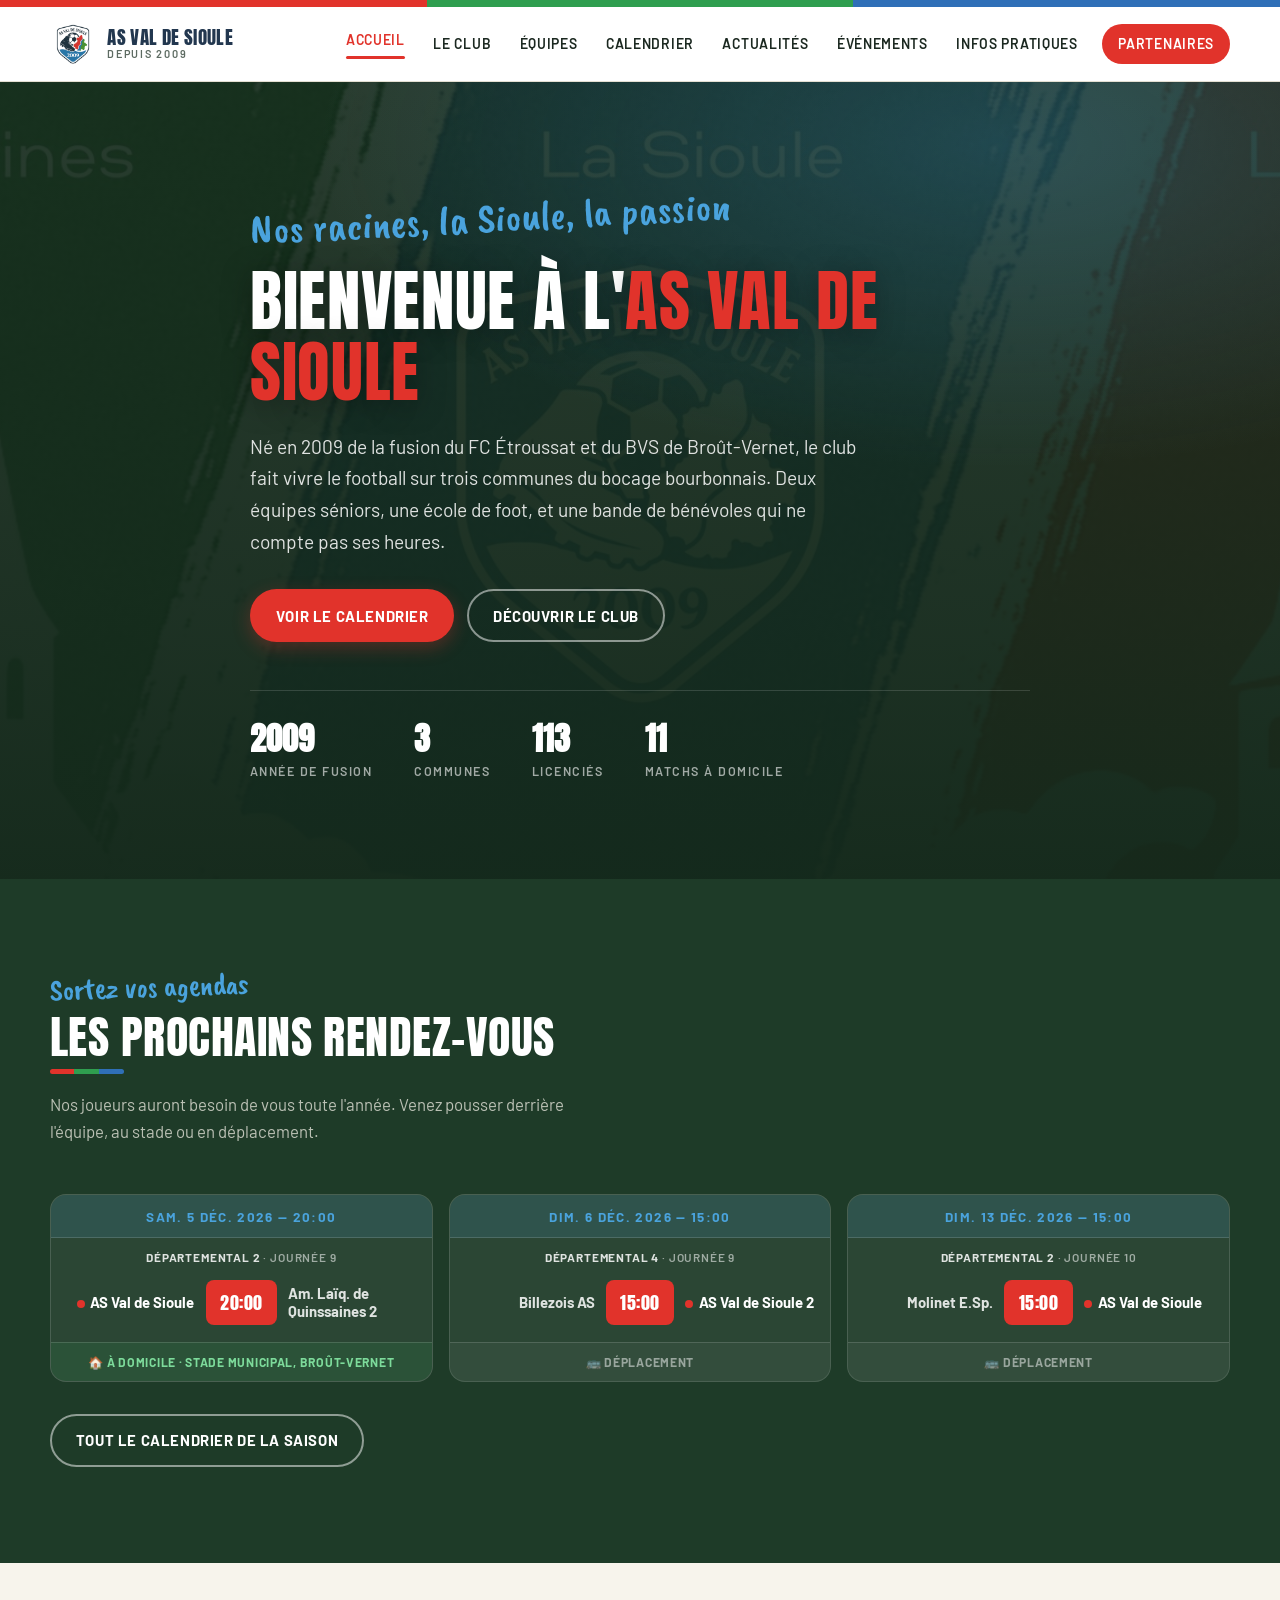
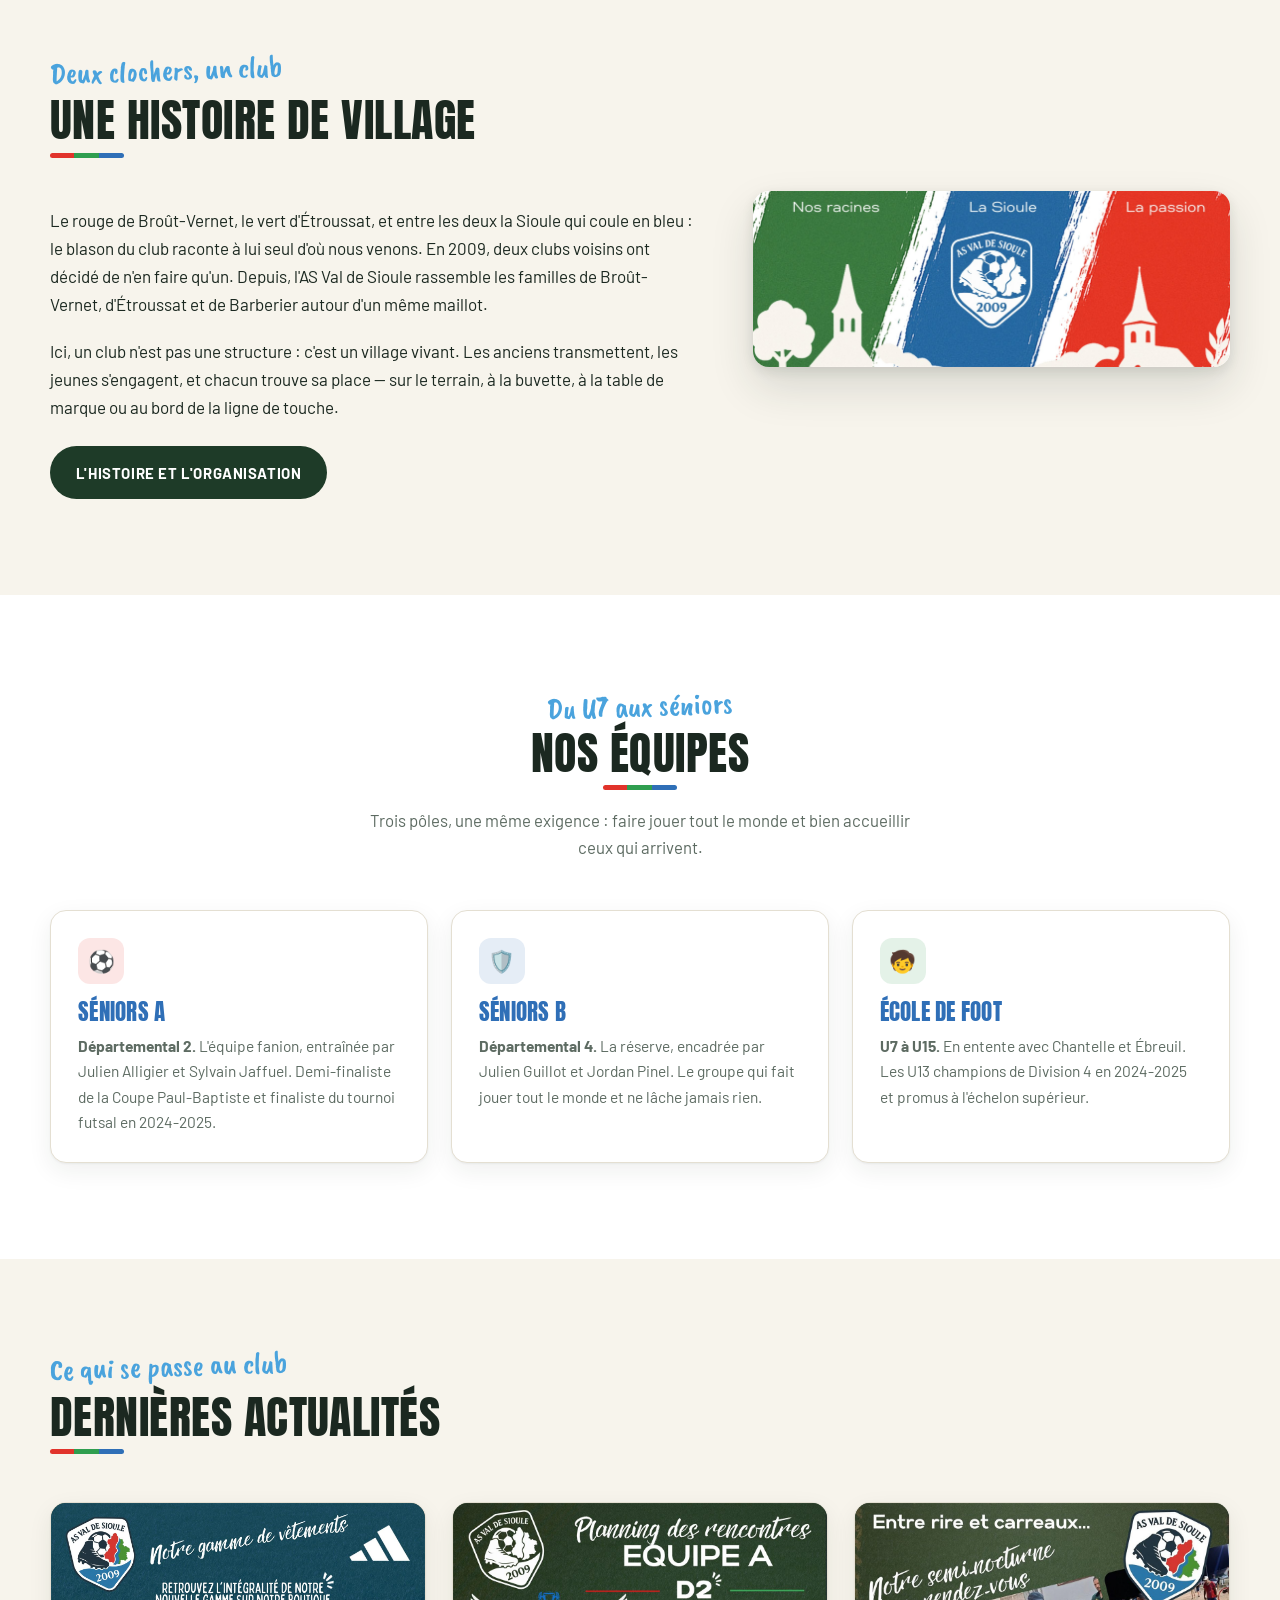
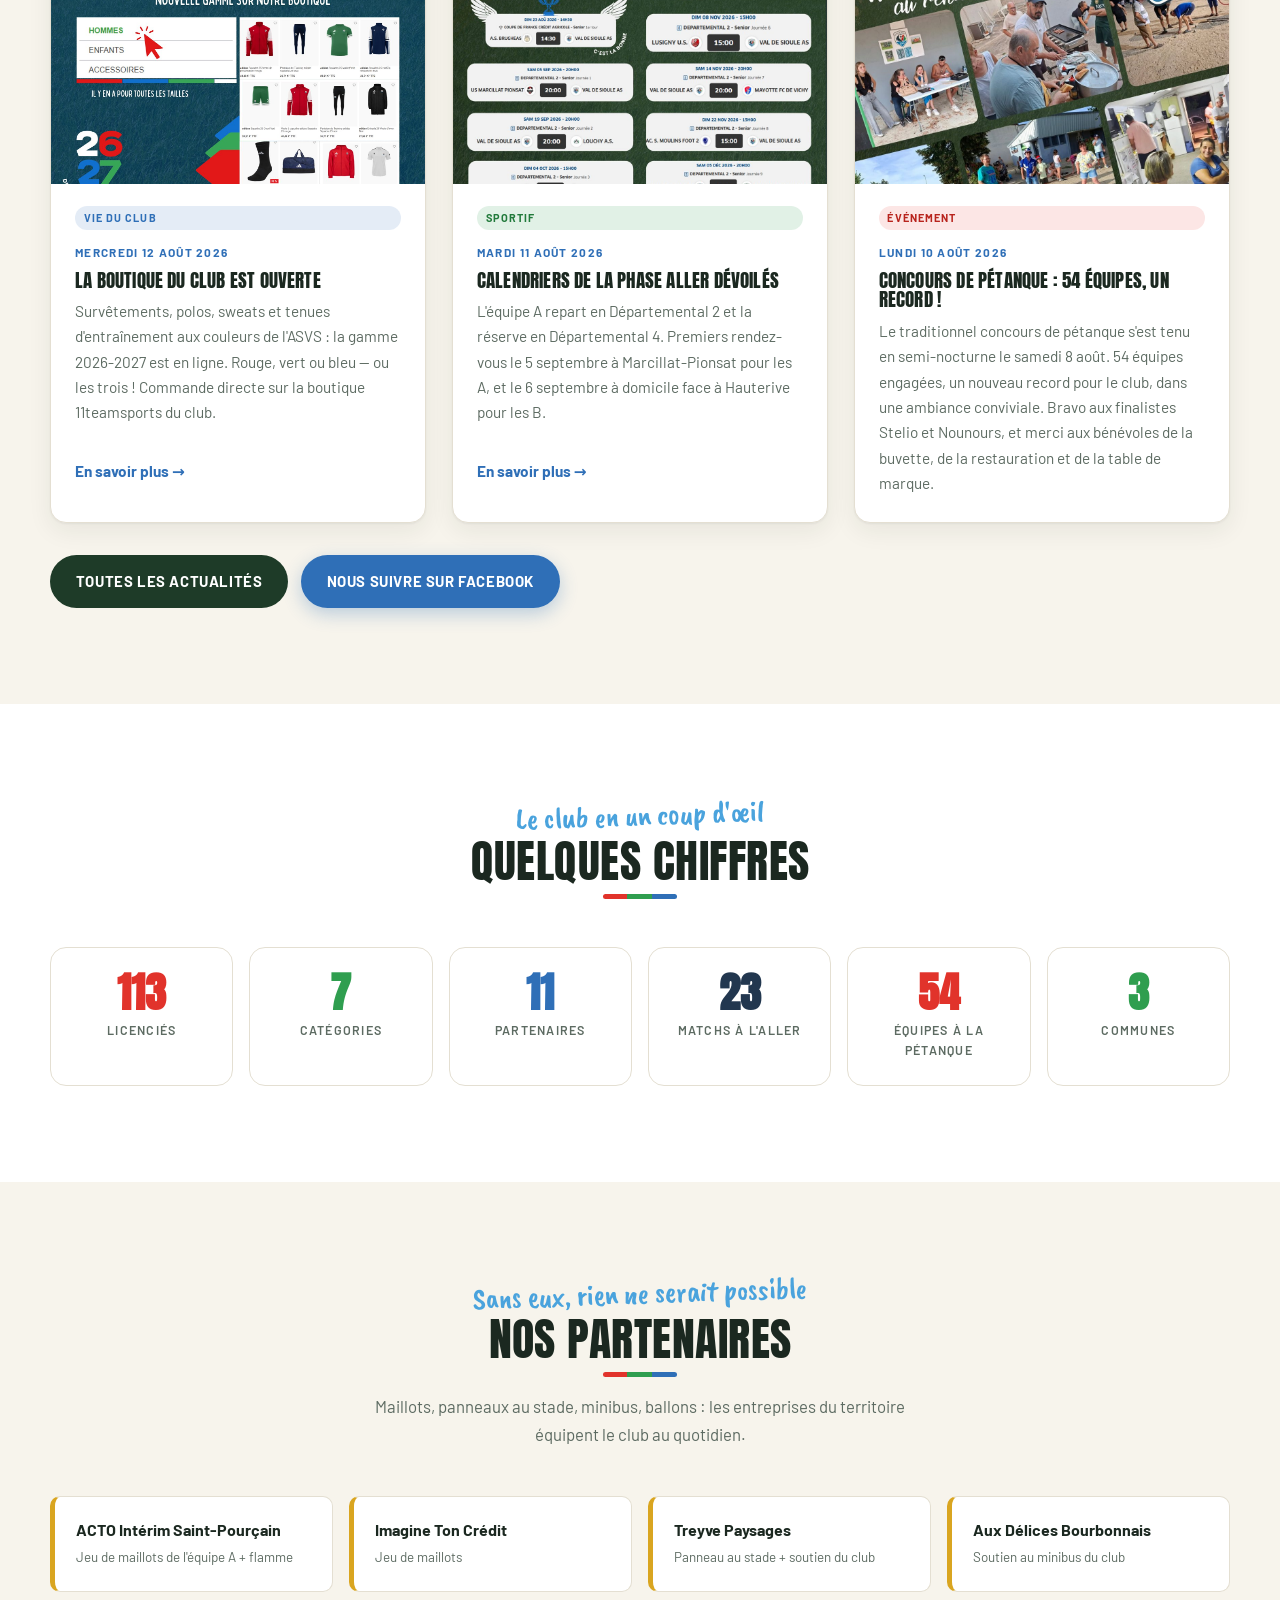
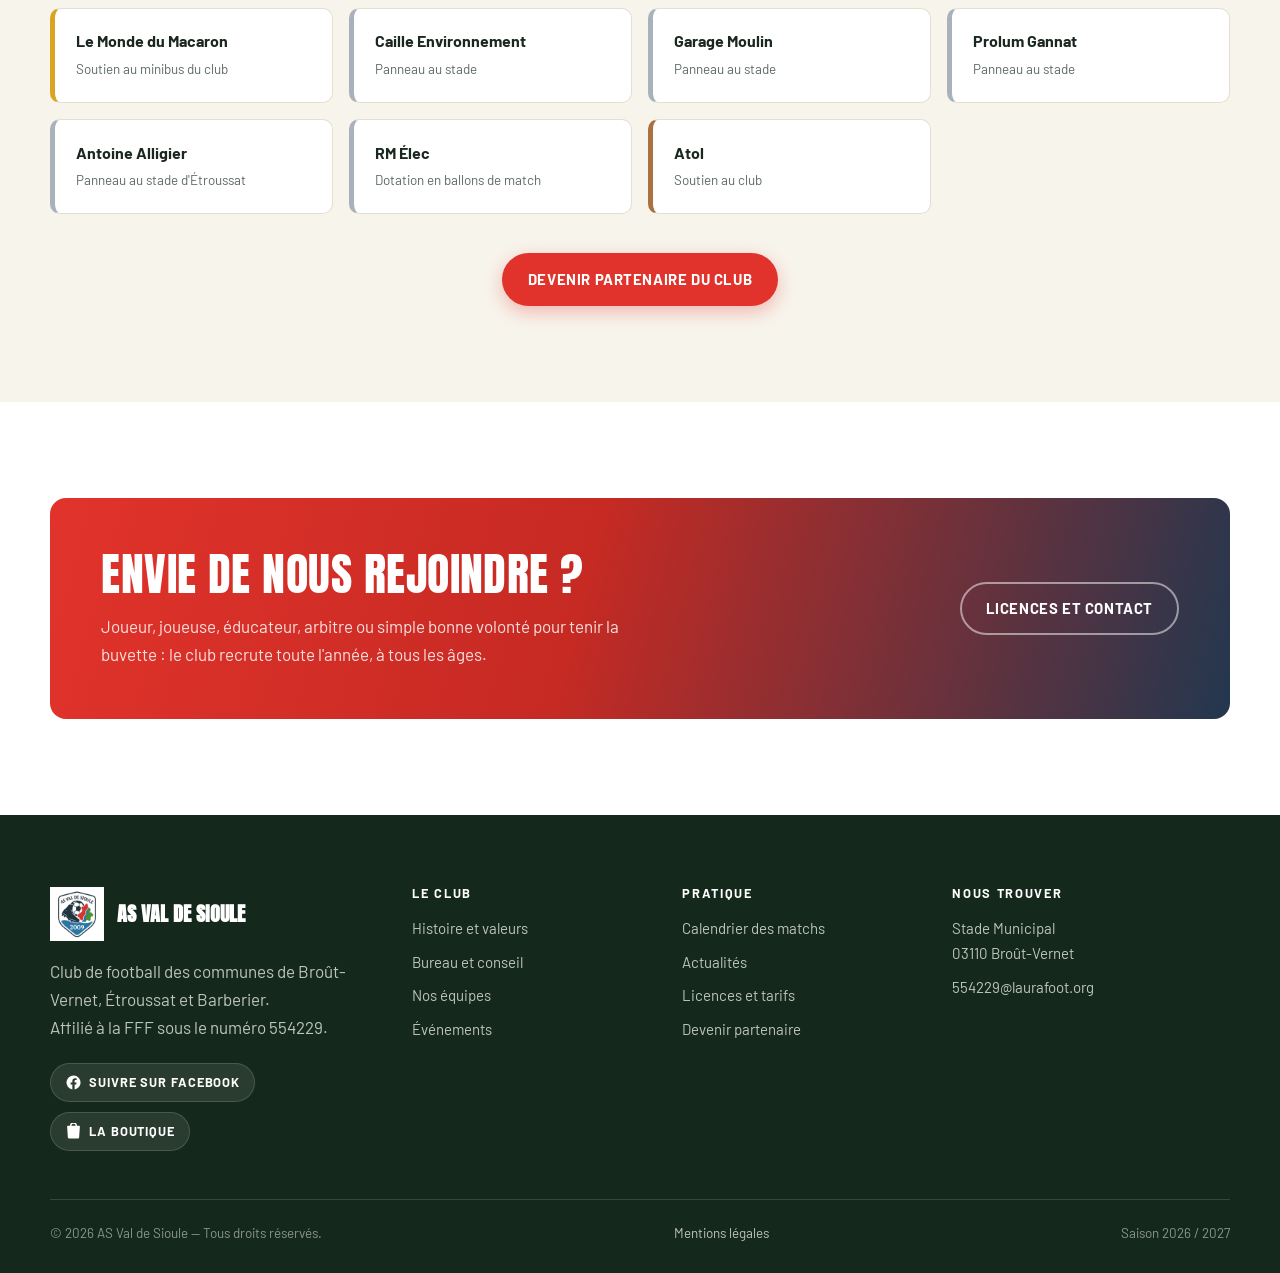
==== index.html @ e6689365 "Add files via upload" ====
﻿<!DOCTYPE html>
<html lang="fr">
<head>
<meta charset="utf-8">
<meta name="viewport" content="width=device-width, initial-scale=1">
<title>AS Val de Sioule — Club de football de Broût-Vernet, Étroussat et Barberier</title>
<meta name="description" content="Site officiel de l'AS Val de Sioule, club de football né en 2009 de la fusion d'Étroussat et de Broût-Vernet. Calendrier des matchs, équipes, école de foot, événements et partenaires.">
<meta property="og:title" content="AS Val de Sioule — Nos racines, la Sioule, la passion">
<meta property="og:description" content="Club de football des communes de Broût-Vernet, Étroussat et Barberier. Deux équipes séniors, une école de foot, et une vie de club qui ne s'arrête jamais.">
<meta property="og:image" content="assets/img/banniere.jpg">
<meta property="og:type" content="website">
<link rel="icon" href="assets/img/logo-192.png">
<link rel="apple-touch-icon" href="assets/img/logo-192.png">
<link rel="preconnect" href="https://fonts.googleapis.com">
<link rel="preconnect" href="https://fonts.gstatic.com" crossorigin>
<link href="https://fonts.googleapis.com/css2?family=Anton&family=Barlow:wght@400;500;600;700&family=Caveat+Brush&display=swap" rel="stylesheet">
<link rel="stylesheet" href="assets/css/style.css">
</head>
<body>

<!-- ========== EN-TÊTE ========== -->
<header class="site-entete">
  <div class="chevrons"><span></span><span></span><span></span></div>
  <div class="contenu site-entete__barre">
    <a class="marque" href="index.html">
      <img src="assets/img/logo.png" alt="Blason de l'AS Val de Sioule">
      <span class="marque__txt">
        <span class="marque__nom">AS Val de Sioule</span>
        <span class="marque__sous">Depuis 2009</span>
      </span>
    </a>
    <button class="burger" type="button" aria-label="Ouvrir le menu" aria-expanded="false" aria-controls="menu"><span></span></button>
    <nav class="nav-principale" id="menu" aria-label="Navigation principale">
      <ul>
        <li><a href="index.html" aria-current="page">Accueil</a></li>
        <li><a href="club.html">Le club</a></li>
        <li><a href="equipes.html">Équipes</a></li>
        <li><a href="calendrier.html">Calendrier</a></li>
        <li><a href="actualites.html">Actualités</a></li>
        <li><a href="evenements.html">Événements</a></li>
        <li><a href="infos.html">Infos pratiques</a></li>
        <li class="nav-cta"><a href="partenaires.html">Partenaires</a></li>
      </ul>
    </nav>
  </div>
</header>

<main>

<!-- ========== HERO ========== -->
<section class="hero">
  <div class="hero__fond" style="background-image:url('assets/img/banniere.jpg')"></div>
  <div class="contenu hero__contenu">
    <span class="hero__script">Nos racines, la Sioule, la passion</span>
    <h1>Bienvenue à l'<em>AS Val de Sioule</em></h1>
    <p class="hero__chapeau">
      Né en 2009 de la fusion du FC Étroussat et du BVS de Broût-Vernet, le club fait vivre
      le football sur trois communes du bocage bourbonnais. Deux équipes séniors, une école de
      foot, et une bande de bénévoles qui ne compte pas ses heures.
    </p>
    <div class="groupe-btn">
      <a class="btn btn--primaire" href="calendrier.html">Voir le calendrier</a>
      <a class="btn btn--fantome" href="club.html">Découvrir le club</a>
    </div>
    <div class="hero__meta">
      <div><strong>2009</strong><span>Année de fusion</span></div>
      <div><strong>3</strong><span>Communes</span></div>
      <div><strong data-club="licencies">113</strong><span>Licenciés</span></div>
      <div><strong data-stat="domicile">—</strong><span>Matchs à domicile</span></div>
    </div>
  </div>
</section>

<!-- ========== PROCHAINS MATCHS ========== -->
<section class="section section--sombre">
  <div class="contenu">
    <div class="entete-section">
      <span class="script">Sortez vos agendas</span>
      <h2 class="souligne">Les prochains rendez-vous</h2>
      <p class="chapeau">Nos joueurs auront besoin de vous toute l'année. Venez pousser derrière l'équipe, au stade ou en déplacement.</p>
    </div>
    <div class="matchs" id="prochains-matchs" data-nombre="3"></div>
    <div class="groupe-btn" style="margin-top:2rem">
      <a class="btn btn--fantome" href="calendrier.html">Tout le calendrier de la saison</a>
    </div>
  </div>
</section>

<!-- ========== LE CLUB EN BREF ========== -->
<section class="section section--creme">
  <div class="contenu">
    <div class="duo duo--large-gauche">
      <div class="reveal">
        <div class="entete-section">
          <span class="script">Deux clochers, un club</span>
          <h2 class="souligne">Une histoire de village</h2>
        </div>
        <p>
          Le rouge de Broût-Vernet, le vert d'Étroussat, et entre les deux la Sioule qui coule en
          bleu : le blason du club raconte à lui seul d'où nous venons. En 2009, deux clubs voisins
          ont décidé de n'en faire qu'un. Depuis, l'AS Val de Sioule rassemble les familles de
          Broût-Vernet, d'Étroussat et de Barberier autour d'un même maillot.
        </p>
        <p>
          Ici, un club n'est pas une structure : c'est un village vivant. Les anciens transmettent,
          les jeunes s'engagent, et chacun trouve sa place — sur le terrain, à la buvette,
          à la table de marque ou au bord de la ligne de touche.
        </p>
        <div class="groupe-btn" style="margin-top:1.6rem">
          <a class="btn btn--sombre" href="club.html">L'histoire et l'organisation</a>
        </div>
      </div>
      <div class="reveal">
        <img src="assets/img/banniere.jpg" alt="Bannière de l'AS Val de Sioule : nos racines, la Sioule, la passion">
      </div>
    </div>
  </div>
</section>

<!-- ========== LES ÉQUIPES ========== -->
<section class="section section--blanc">
  <div class="contenu">
    <div class="entete-section centre">
      <span class="script">Du U7 aux séniors</span>
      <h2 class="souligne">Nos équipes</h2>
      <p class="chapeau">Trois pôles, une même exigence : faire jouer tout le monde et bien accueillir ceux qui arrivent.</p>
    </div>
    <div class="grille grille--3">
      <a class="carte carte--lien reveal" href="equipes.html#equipe-A">
        <div class="carte__pastille pastille--rouge">⚽</div>
        <h3>Séniors A</h3>
        <p><strong>Départemental 2.</strong> L'équipe fanion, entraînée par Julien Alligier et Sylvain Jaffuel. Demi-finaliste de la Coupe Paul-Baptiste et finaliste du tournoi futsal en 2024-2025.</p>
      </a>
      <a class="carte carte--lien reveal" href="equipes.html#equipe-B">
        <div class="carte__pastille pastille--bleu">🛡️</div>
        <h3>Séniors B</h3>
        <p><strong>Départemental 4.</strong> La réserve, encadrée par Julien Guillot et Jordan Pinel. Le groupe qui fait jouer tout le monde et ne lâche jamais rien.</p>
      </a>
      <a class="carte carte--lien reveal" href="equipes.html#equipe-jeunes">
        <div class="carte__pastille pastille--vert">🧒</div>
        <h3>École de foot</h3>
        <p><strong>U7 à U15.</strong> En entente avec Chantelle et Ébreuil. Les U13 champions de Division 4 en 2024-2025 et promus à l'échelon supérieur.</p>
      </a>
    </div>
  </div>
</section>

<!-- ========== ACTUALITÉS ========== -->
<section class="section section--creme">
  <div class="contenu">
    <div class="entete-section">
      <span class="script">Ce qui se passe au club</span>
      <h2 class="souligne">Dernières actualités</h2>
    </div>
    <div class="actus" id="liste-actus" data-nombre="3"></div>
    <div class="groupe-btn" style="margin-top:2rem">
      <a class="btn btn--sombre" href="actualites.html">Toutes les actualités</a>
      <a class="btn btn--bleu" data-club="facebook" href="#" target="_blank" rel="noopener">Nous suivre sur Facebook</a>
    </div>
  </div>
</section>

<!-- ========== CHIFFRES ========== -->
<section class="section section--blanc">
  <div class="contenu">
    <div class="entete-section centre">
      <span class="script">Le club en un coup d'œil</span>
      <h2 class="souligne">Quelques chiffres</h2>
    </div>
    <div class="chiffres">
      <div class="chiffre reveal"><strong data-club="licencies">113</strong><span>Licenciés</span></div>
      <div class="chiffre reveal"><strong>7</strong><span>Catégories</span></div>
      <div class="chiffre reveal"><strong data-stat="partenaires">—</strong><span>Partenaires</span></div>
      <div class="chiffre reveal"><strong data-stat="matchs">23</strong><span>Matchs à l'aller</span></div>
      <div class="chiffre reveal"><strong>54</strong><span>Équipes à la pétanque</span></div>
      <div class="chiffre reveal"><strong>3</strong><span>Communes</span></div>
    </div>
  </div>
</section>

<!-- ========== PARTENAIRES ========== -->
<section class="section section--creme">
  <div class="contenu">
    <div class="entete-section centre">
      <span class="script">Sans eux, rien ne serait possible</span>
      <h2 class="souligne">Nos partenaires</h2>
      <p class="chapeau">Maillots, panneaux au stade, minibus, ballons : les entreprises du territoire équipent le club au quotidien.</p>
    </div>
    <div class="partenaires" id="bandeau-partenaires"></div>
    <div class="centre" style="margin-top:2.4rem">
      <a class="btn btn--primaire" href="partenaires.html">Devenir partenaire du club</a>
    </div>
  </div>
</section>

<!-- ========== APPEL ========== -->
<section class="section section--blanc">
  <div class="contenu">
    <div class="cta-bande reveal">
      <div>
        <h2>Envie de nous rejoindre&nbsp;?</h2>
        <p>Joueur, joueuse, éducateur, arbitre ou simple bonne volonté pour tenir la buvette :
           le club recrute toute l'année, à tous les âges.</p>
      </div>
      <div class="groupe-btn">
        <a class="btn btn--fantome" href="infos.html">Licences et contact</a>
      </div>
    </div>
  </div>
</section>

</main>

<!-- ========== PIED DE PAGE ========== -->
<footer class="site-pied">
  <div class="contenu">
    <div class="pied__grille">
      <div>
        <div class="pied__marque">
          <img src="assets/img/logo.png" alt="">
          <strong>AS Val de Sioule</strong>
        </div>
        <p>Club de football des communes de Broût-Vernet, Étroussat et Barberier.<br>
           Affilié à la FFF sous le numéro <span data-club="affiliation">554229</span>.</p>
        <div class="reseaux">
          <a class="reseaux--facebook" data-club="facebook" href="#" target="_blank" rel="noopener">
            <svg viewBox="0 0 24 24" aria-hidden="true"><path d="M22 12a10 10 0 1 0-11.6 9.9v-7H7.9V12h2.5V9.8c0-2.5 1.5-3.9 3.8-3.9 1.1 0 2.2.2 2.2.2v2.5h-1.3c-1.2 0-1.6.8-1.6 1.6V12h2.8l-.4 2.9h-2.3v7A10 10 0 0 0 22 12z"/></svg>
            <span>Suivre sur Facebook</span>
          </a>
          <a class="reseaux--boutique" data-club="boutique" href="#" target="_blank" rel="noopener">
            <svg viewBox="0 0 24 24" aria-hidden="true"><path d="M7 4a5 5 0 0 1 10 0h3a1 1 0 0 1 1 1l-1 15a2 2 0 0 1-2 2H6a2 2 0 0 1-2-2L3 5a1 1 0 0 1 1-1h3zm2 0h6a3 3 0 0 0-6 0z"/></svg>
            <span>La boutique</span>
          </a>
        </div>
      </div>
      <div>
        <h4>Le club</h4>
        <ul>
          <li><a href="club.html">Histoire et valeurs</a></li>
          <li><a href="club.html#organisation">Bureau et conseil</a></li>
          <li><a href="equipes.html">Nos équipes</a></li>
          <li><a href="evenements.html">Événements</a></li>
        </ul>
      </div>
      <div>
        <h4>Pratique</h4>
        <ul>
          <li><a href="calendrier.html">Calendrier des matchs</a></li>
          <li><a href="actualites.html">Actualités</a></li>
          <li><a href="infos.html">Licences et tarifs</a></li>
          <li><a href="partenaires.html">Devenir partenaire</a></li>
        </ul>
      </div>
      <div>
        <h4>Nous trouver</h4>
        <ul>
          <li><span data-club="stade">Stade Municipal</span><br><span data-club="codePostal">03110</span> <span data-club="ville">Broût-Vernet</span></li>
          <li><a data-club="email" href="#"></a></li>
        </ul>
      </div>
    </div>
    <div class="pied__bas">
      <span>© <span data-annee>2026</span> AS Val de Sioule — Tous droits réservés.</span>
      <span><a href="mentions-legales.html">Mentions légales</a></span>
      <span>Saison <span data-club="saison">2026 / 2027</span></span>
    </div>
  </div>
</footer>
<script src="assets/js/main.js" defer></script>

<!-- Identification du back-office : permet aux liens d'invitation
     et de récupération de mot de passe d'aboutir sur /admin/. -->
<script src="https://identity.netlify.com/v1/netlify-identity-widget.js"></script>
<script>
  if (window.netlifyIdentity) {
    window.netlifyIdentity.on("init", function (user) {
      if (!user) {
        window.netlifyIdentity.on("login", function () {
          document.location.href = "/admin/";
        });
      }
    });
  }
</script>
</body>
</html>
---- assets/css/style.css ----
/* ============================================================
   AS VAL DE SIOULE — feuille de style principale
   Charte : vert pelouse + rouge (Broût-Vernet) / vert (Étroussat)
            / bleu (la Sioule) + navy du blason
   ============================================================ */

/* ---------- 1. Variables ---------- */
:root {
  /* Couleurs de marque */
  --rouge:        #e1332b;
  --rouge-fonce:  #b8241d;
  --vert:         #2f9e4f;
  --vert-fonce:   #217a3b;
  --bleu:         #2f6fb7;
  --bleu-clair:   #4aa3dd;
  --navy:         #22374f;

  /* Fonds */
  --pelouse:      #1e3b28;
  --pelouse-2:    #14291b;
  --creme:        #f7f4ec;
  --blanc:        #ffffff;

  /* Texte */
  --texte:        #1b2820;
  --texte-doux:   #5d6b62;
  --texte-clair:  #f2efe6;
  --texte-clair-doux: rgba(242, 239, 230, .74);

  /* Divers */
  --bordure:      #e4dfd2;
  --bordure-sombre: rgba(255, 255, 255, .14);
  --radius:       16px;
  --radius-sm:    10px;
  --ombre:        0 1px 2px rgba(27, 40, 32, .05), 0 8px 24px rgba(27, 40, 32, .07);
  --ombre-forte:  0 4px 12px rgba(27, 40, 32, .10), 0 20px 44px rgba(27, 40, 32, .14);
  --contenu:      1180px;
  --contenu-etroit: 760px;

  /* Typographie */
  --f-titre:  'Anton', 'Arial Narrow', Impact, sans-serif;
  --f-script: 'Caveat Brush', 'Bradley Hand', cursive;
  --f-corps:  'Barlow', 'Segoe UI', system-ui, -apple-system, sans-serif;
}

/* ---------- 2. Base ---------- */
*, *::before, *::after { box-sizing: border-box; }

html { scroll-behavior: smooth; }

body {
  margin: 0;
  background: var(--creme);
  color: var(--texte);
  font-family: var(--f-corps);
  font-size: 17px;
  line-height: 1.65;
  -webkit-font-smoothing: antialiased;
}

img { max-width: 100%; height: auto; display: block; }

a { color: var(--bleu); text-decoration: none; }
a:hover { text-decoration: underline; }

h1, h2, h3, h4 {
  font-family: var(--f-titre);
  font-weight: 400;
  line-height: 1.05;
  letter-spacing: .01em;
  text-transform: uppercase;
  margin: 0 0 .5em;
}
h1 { font-size: clamp(2.4rem, 6vw, 4.2rem); }
h2 { font-size: clamp(1.9rem, 4vw, 2.9rem); }
h3 { font-size: clamp(1.15rem, 2.2vw, 1.45rem); }
h4 { font-size: 1.02rem; letter-spacing: .04em; }

p { margin: 0 0 1.1em; }
p:last-child { margin-bottom: 0; }

::selection { background: var(--bleu-clair); color: #fff; }

:focus-visible {
  outline: 3px solid var(--bleu-clair);
  outline-offset: 3px;
  border-radius: 4px;
}

/* ---------- 3. Utilitaires ---------- */
.contenu { width: min(100% - 2.5rem, var(--contenu)); margin-inline: auto; }
.contenu-etroit { width: min(100% - 2.5rem, var(--contenu-etroit)); margin-inline: auto; }

.section { padding: clamp(3.5rem, 8vw, 6rem) 0; }
.section--creme  { background: var(--creme); }
.section--blanc  { background: var(--blanc); }
.section--sombre { background: var(--pelouse); color: var(--texte-clair); position: relative; overflow: hidden; }
.section--sombre h2, .section--sombre h3 { color: #fff; }
.section--sombre p { color: var(--texte-clair-doux); }

.centre { text-align: center; }
.sr-only {
  position: absolute; width: 1px; height: 1px; padding: 0; margin: -1px;
  overflow: hidden; clip: rect(0 0 0 0); white-space: nowrap; border: 0;
}

/* Bandeau tricolore façon coup de pinceau */
.chevrons { display: flex; height: 7px; width: 100%; }
.chevrons span { flex: 1; }
.chevrons span:nth-child(1) { background: var(--rouge); }
.chevrons span:nth-child(2) { background: var(--vert); }
.chevrons span:nth-child(3) { background: var(--bleu); }

/* En-tête de section : suranom script + titre */
.entete-section { margin-bottom: clamp(2rem, 4vw, 3rem); }
.entete-section .script {
  font-family: var(--f-script);
  font-size: clamp(1.4rem, 3vw, 1.9rem);
  color: var(--bleu-clair);
  line-height: 1;
  display: block;
  margin-bottom: .2em;
  transform: rotate(-2deg);
  transform-origin: left center;
}
.entete-section.centre .script { transform-origin: center; }
.entete-section h2 { margin-bottom: .35em; }
.entete-section .chapeau {
  color: var(--texte-doux);
  max-width: 62ch;
  font-size: 1.05rem;
}
.entete-section.centre .chapeau { margin-inline: auto; }
.section--sombre .entete-section .chapeau { color: var(--texte-clair-doux); }

/* Trait sous les titres */
.souligne::after {
  content: "";
  display: block;
  width: 74px; height: 5px;
  border-radius: 3px;
  margin-top: .55rem;
  background: linear-gradient(90deg, var(--rouge) 0 33%, var(--vert) 33% 66%, var(--bleu) 66% 100%);
}
.centre .souligne::after { margin-inline: auto; }

/* ---------- 4. Boutons ---------- */
.btn {
  display: inline-flex; align-items: center; gap: .55em;
  padding: .82em 1.6em;
  border: 2px solid transparent;
  border-radius: 999px;
  font-family: var(--f-corps);
  font-weight: 700;
  font-size: .93rem;
  letter-spacing: .04em;
  text-transform: uppercase;
  cursor: pointer;
  transition: transform .15s ease, box-shadow .15s ease, background .15s ease, color .15s ease;
  text-decoration: none !important;
}
.btn:hover { transform: translateY(-2px); }
.btn--primaire { background: var(--rouge); color: #fff; box-shadow: 0 6px 18px rgba(225, 51, 43, .3); }
.btn--primaire:hover { background: var(--rouge-fonce); }
.btn--bleu { background: var(--bleu); color: #fff; box-shadow: 0 6px 18px rgba(47, 111, 183, .3); }
.btn--bleu:hover { background: #255a95; }
.btn--fantome { background: transparent; color: #fff; border-color: rgba(255,255,255,.5); }
.btn--fantome:hover { background: rgba(255,255,255,.12); border-color: #fff; }
.btn--sombre { background: var(--pelouse); color: #fff; }
.btn--sombre:hover { background: var(--pelouse-2); }

.groupe-btn { display: flex; flex-wrap: wrap; gap: .8rem; }

/* ---------- 5. En-tête / navigation ---------- */
.site-entete {
  position: sticky; top: 0; z-index: 100;
  background: rgba(255, 255, 255, .96);
  backdrop-filter: blur(10px);
  border-bottom: 1px solid var(--bordure);
}
.site-entete__barre {
  display: flex; align-items: center; gap: 1rem;
  min-height: 74px;
}
.marque { display: flex; align-items: center; gap: .7rem; text-decoration: none !important; margin-right: auto; }
.marque img { width: 46px; height: 46px; }
.marque__txt { display: flex; flex-direction: column; line-height: 1; }
.marque__nom {
  font-family: var(--f-titre); font-size: 1.16rem; color: var(--navy);
  text-transform: uppercase; letter-spacing: .02em; white-space: nowrap;
}
.marque__sous {
  font-size: .68rem; letter-spacing: .16em; text-transform: uppercase;
  color: var(--texte-doux); font-weight: 600; margin-top: .25em;
}

.nav-principale ul {
  list-style: none; display: flex; align-items: center; gap: .3rem; margin: 0; padding: 0;
}
.nav-principale a {
  display: block; padding: .55em .85em;
  color: var(--texte); font-weight: 600; font-size: .87rem;
  text-transform: uppercase; letter-spacing: .05em;
  border-radius: 8px; text-decoration: none !important; white-space: nowrap;
  transition: background .15s ease, color .15s ease;
}
.nav-principale a:hover { background: rgba(47, 111, 183, .09); color: var(--bleu); }
.nav-principale a[aria-current="page"] { color: var(--rouge); }
.nav-principale a[aria-current="page"]::after {
  content: ""; display: block; height: 3px; border-radius: 2px;
  background: var(--rouge); margin-top: .28em;
}
.nav-principale .nav-cta a {
  background: var(--rouge); color: #fff; margin-left: .5rem; border-radius: 999px; padding: .6em 1.15em;
}
.nav-principale .nav-cta a:hover { background: var(--rouge-fonce); color: #fff; }
.nav-principale .nav-cta a::after { display: none; }

.burger {
  display: none; width: 46px; height: 46px;
  border: 1px solid var(--bordure); background: #fff; border-radius: 10px;
  cursor: pointer; padding: 0; align-items: center; justify-content: center;
}
.burger span { position: relative; display: block; width: 20px; height: 2px; background: var(--texte); border-radius: 2px; }
.burger span::before, .burger span::after {
  content: ""; position: absolute; left: 0; width: 20px; height: 2px; background: var(--texte); border-radius: 2px;
  transition: transform .2s ease, top .2s ease;
}
.burger span::before { top: -6px; }
.burger span::after  { top: 6px; }
.burger[aria-expanded="true"] span { background: transparent; }
.burger[aria-expanded="true"] span::before { top: 0; transform: rotate(45deg); }
.burger[aria-expanded="true"] span::after  { top: 0; transform: rotate(-45deg); }

@media (max-width: 1150px) {
  .burger { display: flex; }
  .nav-principale {
    position: absolute; top: 100%; left: 0; right: 0;
    background: #fff; border-bottom: 1px solid var(--bordure);
    box-shadow: var(--ombre-forte);
    display: none; padding: .8rem 1.25rem 1.4rem;
  }
  .nav-principale.ouvert { display: block; }
  .nav-principale ul { flex-direction: column; align-items: stretch; gap: 0; }
  .nav-principale a { padding: .85em .6em; font-size: .95rem; border-radius: 0; border-bottom: 1px solid var(--bordure); }
  .nav-principale a[aria-current="page"]::after { display: none; }
  .nav-principale .nav-cta a { margin: .9rem 0 0; text-align: center; border-bottom: 0; }
}

/* ---------- 6. Hero ---------- */
.hero {
  position: relative;
  background: var(--pelouse-2);
  color: #fff;
  overflow: hidden;
  isolation: isolate;
}
.hero__fond {
  position: absolute; inset: 0;
  background-size: cover; background-position: center;
  opacity: .32;
  filter: saturate(1.1);
  z-index: -2;
}
.hero::after {
  content: ""; position: absolute; inset: 0; z-index: -1;
  background:
    radial-gradient(1100px 520px at 78% 8%, rgba(74, 163, 221, .22), transparent 62%),
    linear-gradient(180deg, rgba(20, 41, 27, .72) 0%, rgba(20, 41, 27, .88) 68%, rgba(20, 41, 27, .97) 100%);
}
.hero__contenu {
  padding: clamp(4rem, 11vw, 8rem) 0 clamp(3.5rem, 8vw, 6rem);
  max-width: 780px;
}
.hero__script {
  font-family: var(--f-script);
  font-size: clamp(1.6rem, 4.5vw, 2.6rem);
  color: var(--bleu-clair);
  display: block; line-height: 1;
  transform: rotate(-3deg); transform-origin: left center;
  margin-bottom: .35em;
}
.hero h1 { color: #fff; margin-bottom: .35em; text-shadow: 0 4px 30px rgba(0,0,0,.35); }
.hero h1 em { font-style: normal; color: var(--rouge); }
.hero__chapeau {
  font-size: clamp(1.02rem, 2vw, 1.2rem);
  color: rgba(255,255,255,.86);
  max-width: 56ch;
  margin-bottom: 2rem;
}
.hero__meta {
  display: flex; flex-wrap: wrap; gap: 1.4rem 2.6rem;
  margin-top: 3rem; padding-top: 2rem;
  border-top: 1px solid var(--bordure-sombre);
}
.hero__meta div strong {
  display: block; font-family: var(--f-titre); font-size: 2rem; color: #fff; line-height: 1;
}
.hero__meta div span {
  font-size: .78rem; letter-spacing: .12em; text-transform: uppercase;
  color: rgba(255,255,255,.6); font-weight: 600;
}

/* Hero court pour les pages intérieures */
.hero--page .hero__contenu { padding: clamp(3rem, 7vw, 4.6rem) 0 clamp(2.6rem, 5vw, 3.6rem); }
.hero--page h1 { font-size: clamp(2.1rem, 5vw, 3.4rem); }
.hero--page .hero__chapeau { margin-bottom: 0; }

/* Fil d'Ariane */
.fil { font-size: .8rem; letter-spacing: .08em; text-transform: uppercase; font-weight: 600; margin-bottom: 1rem; }
.fil a { color: rgba(255,255,255,.66); }
.fil span { color: rgba(255,255,255,.4); margin: 0 .4em; }
.fil strong { color: var(--bleu-clair); font-weight: 700; }

/* ---------- 7. Cartes génériques ---------- */
.grille { display: grid; gap: 1.4rem; }
.grille--2 { grid-template-columns: repeat(auto-fit, minmax(300px, 1fr)); }
.grille--3 { grid-template-columns: repeat(auto-fit, minmax(275px, 1fr)); }
.grille--4 { grid-template-columns: repeat(auto-fit, minmax(215px, 1fr)); }

.carte {
  background: var(--blanc);
  border: 1px solid var(--bordure);
  border-radius: var(--radius);
  padding: 1.7rem;
  box-shadow: var(--ombre);
  transition: transform .18s ease, box-shadow .18s ease;
}
.carte--lien:hover { transform: translateY(-4px); box-shadow: var(--ombre-forte); }
.carte h3 { margin-bottom: .5rem; }
.carte p { color: var(--texte-doux); font-size: .97rem; }

.carte__pastille {
  width: 46px; height: 46px; border-radius: 12px;
  display: grid; place-items: center;
  margin-bottom: 1rem;
  font-size: 1.35rem;
}
.pastille--rouge { background: rgba(225,51,43,.12); }
.pastille--vert  { background: rgba(47,158,79,.13); }
.pastille--bleu  { background: rgba(47,111,183,.12); }

.section--sombre .carte {
  background: rgba(255,255,255,.05);
  border-color: var(--bordure-sombre);
  box-shadow: none;
}
.section--sombre .carte p { color: var(--texte-clair-doux); }

/* Chiffres clés */
.chiffres { display: grid; grid-template-columns: repeat(auto-fit, minmax(150px, 1fr)); gap: 1rem; }
.chiffre {
  background: var(--blanc); border: 1px solid var(--bordure);
  border-radius: var(--radius); padding: 1.5rem 1.2rem; text-align: center;
}
.chiffre strong {
  display: block; font-family: var(--f-titre); font-size: 2.6rem; line-height: 1; color: var(--navy);
}
.chiffre span {
  display: block; margin-top: .5em; font-size: .78rem; letter-spacing: .1em;
  text-transform: uppercase; color: var(--texte-doux); font-weight: 600;
}
.chiffre:nth-child(4n+1) strong { color: var(--rouge); }
.chiffre:nth-child(4n+2) strong { color: var(--vert); }
.chiffre:nth-child(4n+3) strong { color: var(--bleu); }

/* ---------- 8. Cartes de match ---------- */
.filtres { display: flex; flex-wrap: wrap; gap: .5rem; margin-bottom: 1.8rem; }
.filtre {
  border: 1px solid var(--bordure); background: #fff; color: var(--texte);
  padding: .5em 1.1em; border-radius: 999px; cursor: pointer;
  font-family: var(--f-corps); font-weight: 600; font-size: .84rem;
  letter-spacing: .04em; text-transform: uppercase;
  transition: all .15s ease;
}
.filtre:hover { border-color: var(--bleu); color: var(--bleu); }
.filtre[aria-pressed="true"] { background: var(--pelouse); border-color: var(--pelouse); color: #fff; }

.matchs { display: grid; gap: 1rem; grid-template-columns: repeat(auto-fit, minmax(330px, 1fr)); }

.match {
  background: var(--blanc);
  border: 1px solid var(--bordure);
  border-radius: var(--radius);
  overflow: hidden;
  box-shadow: var(--ombre);
  display: flex; flex-direction: column;
}
.match--coupe { border-color: rgba(47,111,183,.45); box-shadow: 0 0 0 3px rgba(74,163,221,.12), var(--ombre); }
.match__date {
  padding: .7rem 1rem .55rem;
  text-align: center;
  font-weight: 700; font-size: .84rem; letter-spacing: .1em; text-transform: uppercase;
  color: var(--bleu); background: rgba(47,111,183,.07);
  border-bottom: 1px solid var(--bordure);
}
.match--coupe .match__date { color: var(--rouge); background: rgba(225,51,43,.07); }
.match__compet {
  text-align: center; font-size: .74rem; letter-spacing: .07em; text-transform: uppercase;
  color: var(--texte-doux); font-weight: 600; padding: .6rem 1rem .1rem;
}
.match__compet b { color: var(--texte); font-weight: 700; }
.match__duel {
  display: grid; grid-template-columns: 1fr auto 1fr; align-items: center; gap: .7rem;
  padding: .7rem 1rem 1.1rem;
}
.match__equipe { font-weight: 700; font-size: .93rem; line-height: 1.25; }
.match__equipe--dom { text-align: right; }
.match__equipe--ext { text-align: left; }
.match__equipe.est-asvs { color: var(--navy); }
.match__equipe.est-asvs::before {
  content: ""; display: inline-block; width: 8px; height: 8px; border-radius: 50%;
  background: var(--rouge); margin-right: .4em; vertical-align: middle;
}
.match__heure {
  background: var(--pelouse); color: #fff;
  font-family: var(--f-titre); font-size: 1.12rem; letter-spacing: .03em;
  padding: .42em .8em; border-radius: 8px; white-space: nowrap;
}
.match__lieu {
  margin-top: auto;
  padding: .55rem 1rem; font-size: .76rem; letter-spacing: .06em; text-transform: uppercase;
  font-weight: 700; text-align: center; border-top: 1px solid var(--bordure);
}
.match__lieu--dom { color: var(--vert-fonce); background: rgba(47,158,79,.08); }
.match__lieu--ext { color: var(--texte-doux); background: rgba(27,40,32,.035); }

/* Prochains matchs en bandeau sombre */
.section--sombre .match { background: rgba(255,255,255,.06); border-color: var(--bordure-sombre); box-shadow: none; }
.section--sombre .match__date { background: rgba(74,163,221,.14); color: var(--bleu-clair); border-color: var(--bordure-sombre); }
.section--sombre .match--coupe .match__date { background: rgba(225,51,43,.16); color: #ff8b84; }
.section--sombre .match__compet { color: rgba(255,255,255,.55); }
.section--sombre .match__compet b { color: rgba(255,255,255,.85); }
.section--sombre .match__equipe { color: rgba(255,255,255,.85); }
.section--sombre .match__equipe.est-asvs { color: #fff; }
.section--sombre .match__heure { background: var(--rouge); }
.section--sombre .match__lieu { border-color: var(--bordure-sombre); }
.section--sombre .match__lieu--dom { color: #7ddb9b; background: rgba(47,158,79,.14); }
.section--sombre .match__lieu--ext { color: rgba(255,255,255,.5); background: rgba(255,255,255,.04); }

.vide {
  grid-column: 1 / -1; text-align: center; padding: 2.5rem 1rem;
  color: var(--texte-doux); border: 2px dashed var(--bordure); border-radius: var(--radius);
}

/* ---------- 9. Actualités ---------- */
.actus { display: grid; gap: 1.6rem; grid-template-columns: repeat(auto-fit, minmax(300px, 1fr)); }
.actu {
  background: #fff; border: 1px solid var(--bordure); border-radius: var(--radius);
  overflow: hidden; box-shadow: var(--ombre); display: flex; flex-direction: column;
  transition: transform .18s ease, box-shadow .18s ease;
}
.actu:hover { transform: translateY(-4px); box-shadow: var(--ombre-forte); }
.actu__img { aspect-ratio: 4 / 3; overflow: hidden; background: var(--pelouse); }
.actu__img img { width: 100%; height: 100%; object-fit: cover; object-position: top center; }
.actu__corps { padding: 1.4rem 1.5rem 1.6rem; display: flex; flex-direction: column; flex: 1; }
.actu__date {
  font-size: .74rem; letter-spacing: .11em; text-transform: uppercase; font-weight: 700;
  color: var(--bleu); margin-bottom: .5rem;
}
.actu h3 { font-size: 1.18rem; margin-bottom: .55rem; }
.actu p { color: var(--texte-doux); font-size: .96rem; flex: 1; }
.etiquette {
  display: inline-block; padding: .28em .8em; border-radius: 999px;
  font-size: .68rem; letter-spacing: .1em; text-transform: uppercase; font-weight: 700;
  margin-bottom: .8rem;
}
.etiq--sportif  { background: rgba(47,158,79,.14);  color: var(--vert-fonce); }
.etiq--club     { background: rgba(47,111,183,.13); color: var(--bleu); }
.etiq--event    { background: rgba(225,51,43,.12);  color: var(--rouge-fonce); }

/* ---------- 10. Équipes ---------- */
.equipe {
  display: grid; grid-template-columns: 1fr; gap: 0;
  background: #fff; border: 1px solid var(--bordure); border-radius: var(--radius);
  overflow: hidden; box-shadow: var(--ombre);
}
.equipe__bandeau {
  padding: 1.5rem 1.8rem; color: #fff;
  display: flex; align-items: baseline; gap: 1rem; flex-wrap: wrap;
}
.equipe__bandeau h3 { color: #fff; margin: 0; }
.equipe__niveau {
  font-family: var(--f-titre); font-size: 1.1rem;
  background: rgba(255,255,255,.2); padding: .18em .7em; border-radius: 7px;
}
.bandeau--a { background: linear-gradient(100deg, var(--rouge) 0%, var(--rouge-fonce) 100%); }
.bandeau--b { background: linear-gradient(100deg, var(--bleu) 0%, #24548c 100%); }
.bandeau--jeunes { background: linear-gradient(100deg, var(--vert) 0%, var(--vert-fonce) 100%); }
.equipe__photo { margin: 0; }
.equipe__photo img {
  width: 100%; aspect-ratio: 21 / 9; object-fit: cover; object-position: center 42%;
  background: var(--pelouse);
}
.equipe__photo figcaption {
  padding: .7rem 1.8rem;
  font-size: .84rem; color: var(--texte-doux);
  background: rgba(27, 40, 32, .035);
  border-bottom: 1px solid var(--bordure);
}
.equipe__corps { padding: 1.6rem 1.8rem 1.9rem; }
.equipe__infos { list-style: none; padding: 0; margin: 0 0 1.2rem; display: grid; gap: .55rem; }
.equipe__infos li { display: flex; gap: .8rem; font-size: .96rem; }
.equipe__infos b {
  min-width: 118px; font-weight: 600; color: var(--texte-doux);
  font-size: .76rem; letter-spacing: .08em; text-transform: uppercase; padding-top: .28em;
}

/* ---------- 11. Trombinoscope / organisation ---------- */
.personnes { display: grid; gap: .8rem; grid-template-columns: repeat(auto-fit, minmax(230px, 1fr)); }
.personne {
  background: #fff; border: 1px solid var(--bordure); border-radius: var(--radius-sm);
  padding: 1rem 1.15rem; display: flex; align-items: center; gap: .9rem;
}
.personne__init {
  width: 42px; height: 42px; flex: 0 0 42px; border-radius: 50%;
  display: grid; place-items: center;
  font-family: var(--f-titre); font-size: .95rem; color: #fff; letter-spacing: .02em;
  background: var(--navy);
}
.personne:nth-child(3n+1) .personne__init { background: var(--rouge); }
.personne:nth-child(3n+2) .personne__init { background: var(--vert); }
.personne:nth-child(3n+3) .personne__init { background: var(--bleu); }
.personne__nom { font-weight: 700; font-size: .97rem; line-height: 1.25; }
.personne__role { font-size: .8rem; color: var(--texte-doux); }

/* Liste simple à puces colorées */
.liste-check { list-style: none; padding: 0; margin: 0; display: grid; gap: .7rem; }
.liste-check li { position: relative; padding-left: 1.9rem; }
.liste-check li::before {
  content: "›"; position: absolute; left: 0; top: -.1em;
  width: 1.3rem; height: 1.3rem; border-radius: 50%;
  background: var(--vert); color: #fff;
  display: grid; place-items: center; font-weight: 700; font-size: .95rem;
}

/* ---------- 12. Partenaires ---------- */
.niveau-titre {
  display: flex; align-items: center; gap: .9rem; margin: 2.6rem 0 1.2rem;
}
.niveau-titre h3 { margin: 0; }
.niveau-titre::after { content: ""; flex: 1; height: 2px; background: var(--bordure); border-radius: 2px; }
.medaille {
  width: 34px; height: 34px; border-radius: 50%; display: grid; place-items: center;
  font-size: .78rem; font-weight: 800; color: #46340b;
}
.medaille--or     { background: linear-gradient(150deg, #f7d774, #d9a520); }
.medaille--argent { background: linear-gradient(150deg, #e4e8ec, #a9b2bb); color: #33404b; }
.medaille--bronze { background: linear-gradient(150deg, #e0b088, #a9713f); color: #4a2a12; }

.partenaires { display: grid; gap: 1rem; grid-template-columns: repeat(auto-fill, minmax(230px, 1fr)); }
.partenaire {
  background: #fff; border: 1px solid var(--bordure); border-radius: var(--radius-sm);
  padding: 1.4rem 1.3rem; display: flex; flex-direction: column; gap: .35rem;
  border-left: 5px solid var(--bordure);
}
.partenaire--or     { border-left-color: #d9a520; }
.partenaire--argent { border-left-color: #a9b2bb; }
.partenaire--bronze { border-left-color: #a9713f; }
.partenaire b { font-size: 1rem; line-height: 1.3; }
.partenaire span { font-size: .84rem; color: var(--texte-doux); }

.packs { display: grid; gap: 1.2rem; grid-template-columns: repeat(auto-fit, minmax(250px, 1fr)); }
.pack {
  background: #fff; border: 1px solid var(--bordure); border-radius: var(--radius);
  padding: 1.7rem; box-shadow: var(--ombre); display: flex; flex-direction: column;
}
.pack h4 { font-family: var(--f-titre); font-size: 1.3rem; margin-bottom: .3rem; }
.pack__sous { font-size: .82rem; color: var(--texte-doux); margin-bottom: 1.1rem; }
.pack ul { list-style: none; padding: 0; margin: 0; display: grid; gap: .5rem; font-size: .94rem; }
.pack li::before { content: "✔"; color: var(--vert); font-weight: 700; margin-right: .55em; }

/* Encadré d'information */
.encadre {
  background: rgba(47,111,183,.07);
  border: 1px solid rgba(47,111,183,.2);
  border-left: 5px solid var(--bleu);
  border-radius: var(--radius-sm);
  padding: 1.3rem 1.5rem;
}
.encadre--vert { background: rgba(47,158,79,.08); border-color: rgba(47,158,79,.22); border-left-color: var(--vert); }
.encadre--rouge { background: rgba(225,51,43,.07); border-color: rgba(225,51,43,.2); border-left-color: var(--rouge); }
.encadre h4 { margin-bottom: .4rem; font-family: var(--f-corps); font-weight: 700; text-transform: none; font-size: 1.05rem; letter-spacing: 0; }
.encadre p { font-size: .96rem; color: var(--texte-doux); }

/* ---------- 13. Bloc en deux colonnes ---------- */
.duo {
  display: grid; gap: clamp(2rem, 5vw, 3.6rem);
  grid-template-columns: repeat(auto-fit, minmax(300px, 1fr));
  align-items: center;
}
.duo--large-gauche { grid-template-columns: 1.15fr .85fr; }
@media (max-width: 860px) { .duo--large-gauche { grid-template-columns: 1fr; } }
.duo img { border-radius: var(--radius); box-shadow: var(--ombre-forte); }

/* Frise chronologique */
.frise { list-style: none; margin: 0; padding: 0 0 0 1.9rem; border-left: 3px solid var(--bordure); display: grid; gap: 2rem; }
.frise li { position: relative; }
.frise li::before {
  content: ""; position: absolute; left: calc(-1.9rem - 9px); top: .45em;
  width: 15px; height: 15px; border-radius: 50%; background: var(--bleu);
  border: 3px solid var(--creme);
}
.frise li:nth-child(3n+1)::before { background: var(--rouge); }
.frise li:nth-child(3n+2)::before { background: var(--vert); }
.frise__an {
  font-family: var(--f-titre); font-size: 1.5rem; color: var(--navy); line-height: 1; display: block; margin-bottom: .3rem;
}
.section--sombre .frise { border-color: var(--bordure-sombre); }
.section--sombre .frise li::before { border-color: var(--pelouse); }
.section--sombre .frise__an { color: #fff; }

/* ---------- 14. Galerie ---------- */
.galerie { display: grid; gap: 1rem; grid-template-columns: repeat(auto-fit, minmax(240px, 1fr)); }
.galerie figure { margin: 0; border-radius: var(--radius); overflow: hidden; background: #fff; border: 1px solid var(--bordure); box-shadow: var(--ombre); }
.galerie img { width: 100%; }
.galerie figcaption { padding: .8rem 1rem; font-size: .86rem; color: var(--texte-doux); }

/* ---------- 15. Bandeau d'appel à l'action ---------- */
.cta-bande {
  background: linear-gradient(105deg, var(--rouge) 0%, #c62a23 45%, var(--navy) 100%);
  color: #fff; border-radius: var(--radius); padding: clamp(2rem, 5vw, 3.2rem);
  display: flex; flex-wrap: wrap; align-items: center; justify-content: space-between; gap: 1.6rem;
}
.cta-bande h2 { color: #fff; margin: 0 0 .3em; }
.cta-bande p { color: rgba(255,255,255,.85); margin: 0; max-width: 52ch; }

/* ---------- 16. Tableaux ---------- */
.table-enveloppe { overflow-x: auto; border: 1px solid var(--bordure); border-radius: var(--radius); background: #fff; }
table { border-collapse: collapse; width: 100%; min-width: 480px; font-size: .95rem; }
th, td { padding: .85rem 1.1rem; text-align: left; border-bottom: 1px solid var(--bordure); }
th {
  background: rgba(27,40,32,.035); font-size: .74rem; letter-spacing: .09em;
  text-transform: uppercase; color: var(--texte-doux); font-weight: 700;
}
tbody tr:last-child td { border-bottom: 0; }

/* ---------- 17. Pied de page ---------- */
.site-pied { background: var(--pelouse-2); color: rgba(255,255,255,.72); padding: clamp(3rem, 6vw, 4.5rem) 0 0; }
.site-pied a { color: rgba(255,255,255,.72); }
.site-pied a:hover { color: #fff; }
.pied__grille { display: grid; gap: 2.4rem; grid-template-columns: 1.4fr 1fr 1fr 1.2fr; }
@media (max-width: 900px) { .pied__grille { grid-template-columns: repeat(auto-fit, minmax(200px, 1fr)); } }
.pied__marque { display: flex; align-items: center; gap: .8rem; margin-bottom: 1rem; }
.pied__marque img { width: 54px; }
.pied__marque strong { font-family: var(--f-titre); font-size: 1.25rem; color: #fff; text-transform: uppercase; }
.site-pied h4 { color: #fff; font-family: var(--f-corps); font-weight: 700; font-size: .8rem; letter-spacing: .13em; margin-bottom: 1rem; }
.site-pied ul { list-style: none; padding: 0; margin: 0; display: grid; gap: .55rem; font-size: .94rem; }
.pied__bas {
  margin-top: 3rem; border-top: 1px solid var(--bordure-sombre); padding: 1.4rem 0 1.8rem;
  display: flex; flex-wrap: wrap; gap: .6rem 1.5rem; justify-content: space-between;
  font-size: .84rem; color: rgba(255,255,255,.5);
}
.reseaux { display: flex; flex-wrap: wrap; gap: .6rem; margin-top: 1.4rem; }
.reseaux a {
  display: inline-flex; align-items: center; gap: .55em;
  padding: .62em 1.1em; border-radius: 999px;
  background: rgba(255, 255, 255, .09);
  border: 1px solid var(--bordure-sombre);
  color: #fff; font-weight: 700; font-size: .8rem;
  letter-spacing: .07em; text-transform: uppercase; white-space: nowrap;
  text-decoration: none !important;
  transition: background .15s ease, border-color .15s ease, transform .15s ease;
}
.reseaux a:hover { background: #1877f2; border-color: #1877f2; color: #fff; transform: translateY(-2px); }
.reseaux a.reseaux--boutique:hover { background: var(--rouge); border-color: var(--rouge); }
.reseaux svg { width: 17px; height: 17px; flex: 0 0 17px; fill: currentColor; }

/* ---------- 17 bis. Médias : vidéos et documents ---------- */
.media-video, .actu__video, .equipe__video { background: var(--pelouse-2); }
.media-video video, .actu__video video, .equipe__video video {
  display: block; width: 100%; height: auto; background: #000;
}
.actu__video video { aspect-ratio: 4 / 3; object-fit: cover; }
.equipe__video video { aspect-ratio: 21 / 9; object-fit: cover; }
.galerie video { display: block; width: 100%; background: #000; }

.carte__img {
  width: calc(100% + 3.4rem); margin: -1.7rem -1.7rem 1.2rem;
  max-width: none; aspect-ratio: 16 / 9; object-fit: cover;
  border-radius: var(--radius) var(--radius) 0 0;
}

/* Lien vers un document joint (PDF…) */
.doc-lien {
  display: inline-flex; align-items: center; gap: .6em;
  padding: .6em 1em; border-radius: 999px;
  background: rgba(47, 111, 183, .09); border: 1px solid rgba(47, 111, 183, .22);
  color: var(--bleu); font-weight: 700; font-size: .86rem;
  text-decoration: none !important;
  transition: background .15s ease;
}
.doc-lien:hover { background: rgba(47, 111, 183, .17); }
.doc-lien__icone { font-size: 1.05rem; }

/* Bibliothèque de documents */
.documents { display: grid; gap: .8rem; grid-template-columns: repeat(auto-fill, minmax(300px, 1fr)); }
.document {
  display: flex; align-items: center; gap: 1rem;
  background: #fff; border: 1px solid var(--bordure); border-radius: var(--radius-sm);
  padding: 1.1rem 1.3rem; text-decoration: none !important; color: inherit;
  transition: transform .15s ease, box-shadow .15s ease, border-color .15s ease;
}
.document:hover { transform: translateY(-2px); box-shadow: var(--ombre); border-color: var(--bleu); }
.document__icone {
  flex: 0 0 42px; width: 42px; height: 42px; border-radius: 10px;
  display: grid; place-items: center; font-size: 1.25rem;
  background: rgba(225, 51, 43, .1);
}
.document__txt { display: flex; flex-direction: column; gap: .15rem; min-width: 0; }
.document__txt b { font-size: .98rem; line-height: 1.3; }
.document__txt span { font-size: .84rem; color: var(--texte-doux); }
.document__fleche { margin-left: auto; color: var(--bleu); font-weight: 700; }

/* Logo de partenaire */
.partenaire__logo {
  max-height: 46px; width: auto; max-width: 100%;
  object-fit: contain; margin-bottom: .6rem;
}
a.partenaire { color: inherit; text-decoration: none !important; transition: transform .15s ease, box-shadow .15s ease; }
a.partenaire:hover { transform: translateY(-2px); box-shadow: var(--ombre); }

/* ---------- 18. Retour en haut ---------- */
.haut {
  position: fixed; right: 1.2rem; bottom: 1.2rem; z-index: 90;
  width: 46px; height: 46px; border-radius: 50%;
  background: var(--pelouse); color: #fff; border: 0; cursor: pointer;
  display: grid; place-items: center; font-size: 1.1rem;
  box-shadow: var(--ombre-forte);
  opacity: 0; pointer-events: none; transform: translateY(10px);
  transition: opacity .2s ease, transform .2s ease;
}
.haut.visible { opacity: 1; pointer-events: auto; transform: translateY(0); }

/* ---------- 19. Apparition au défilement ---------- */
.reveal { opacity: 0; transform: translateY(18px); transition: opacity .55s ease, transform .55s ease; }
.reveal.vu { opacity: 1; transform: none; }
@media (prefers-reduced-motion: reduce) {
  .reveal { opacity: 1; transform: none; transition: none; }
  html { scroll-behavior: auto; }
  .btn:hover, .actu:hover, .carte--lien:hover { transform: none; }
}

/* ---------- 20. Impression ---------- */
@media print {
  .site-entete, .site-pied, .haut, .filtres, .groupe-btn { display: none !important; }
  body { background: #fff; font-size: 12px; }
  .hero { background: #fff; color: #000; }
  .hero__fond, .hero::after { display: none; }
  .hero h1, .hero__chapeau { color: #000; }
}
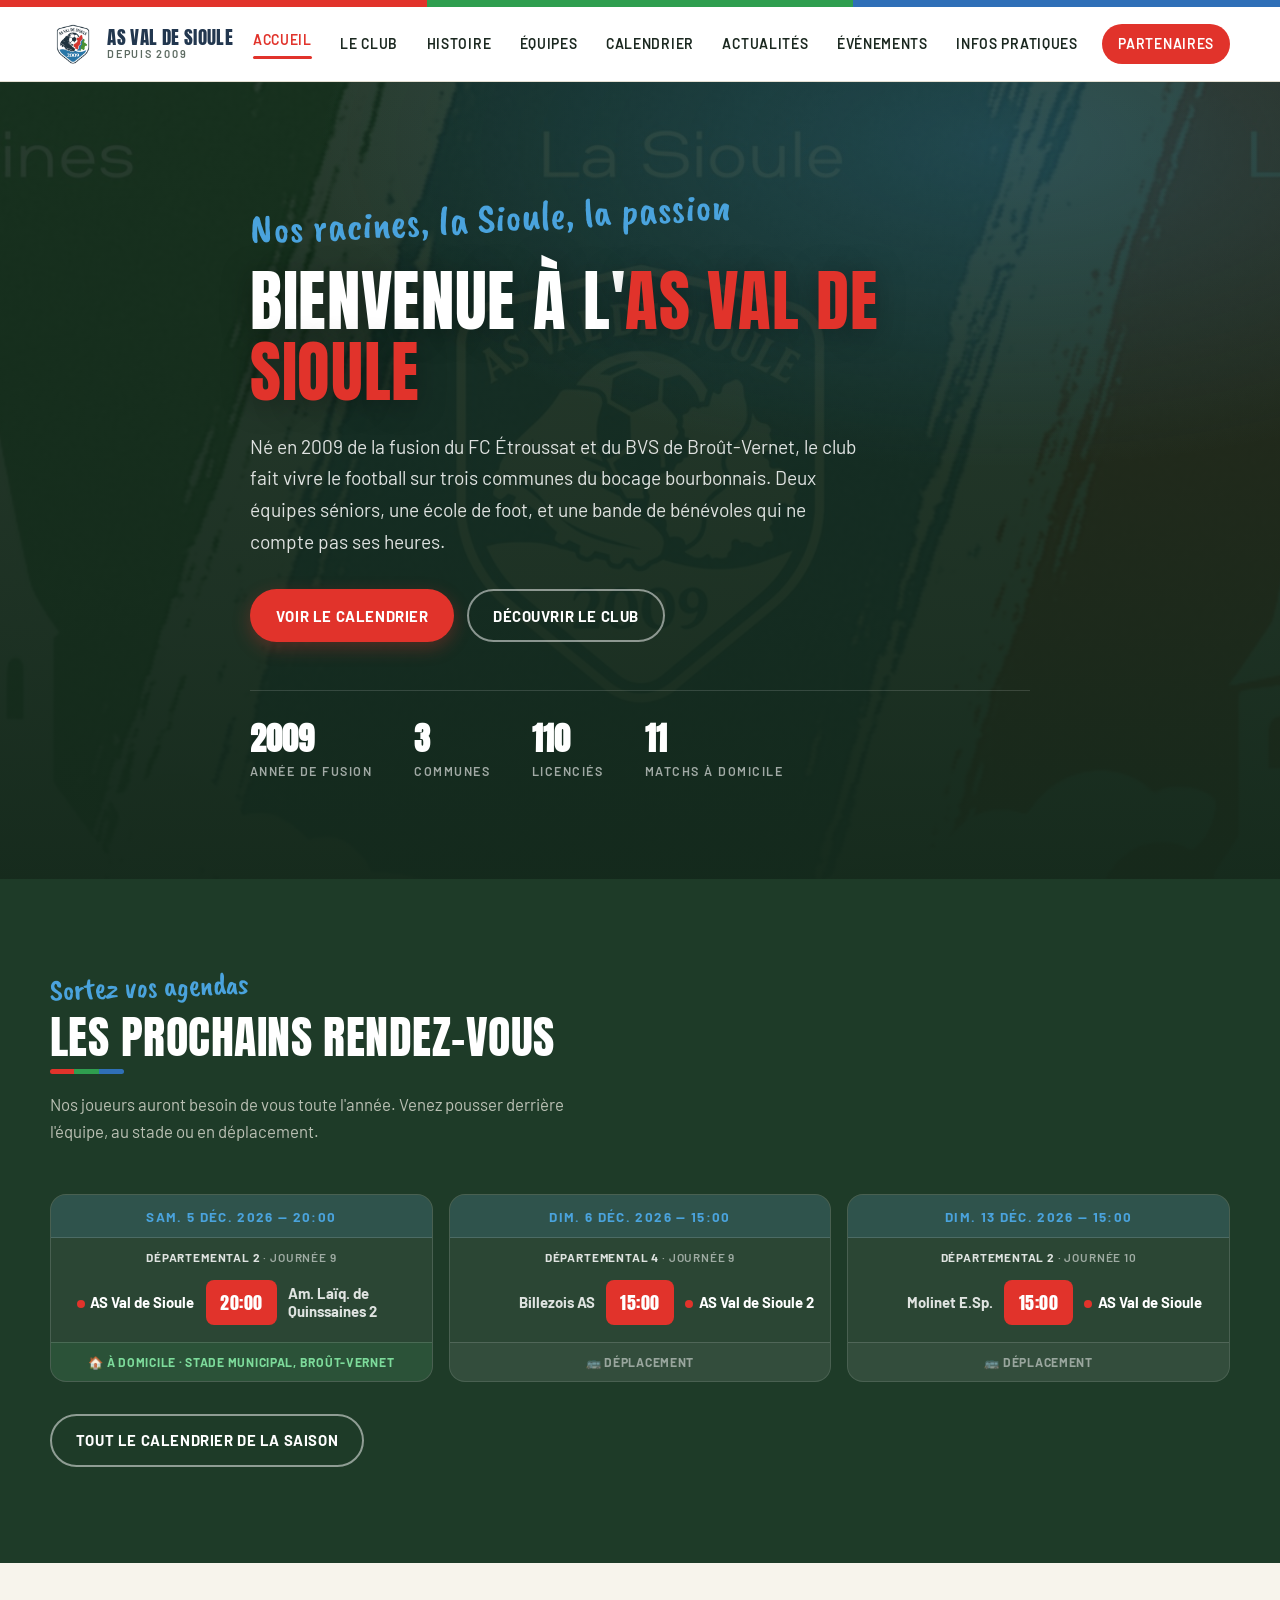
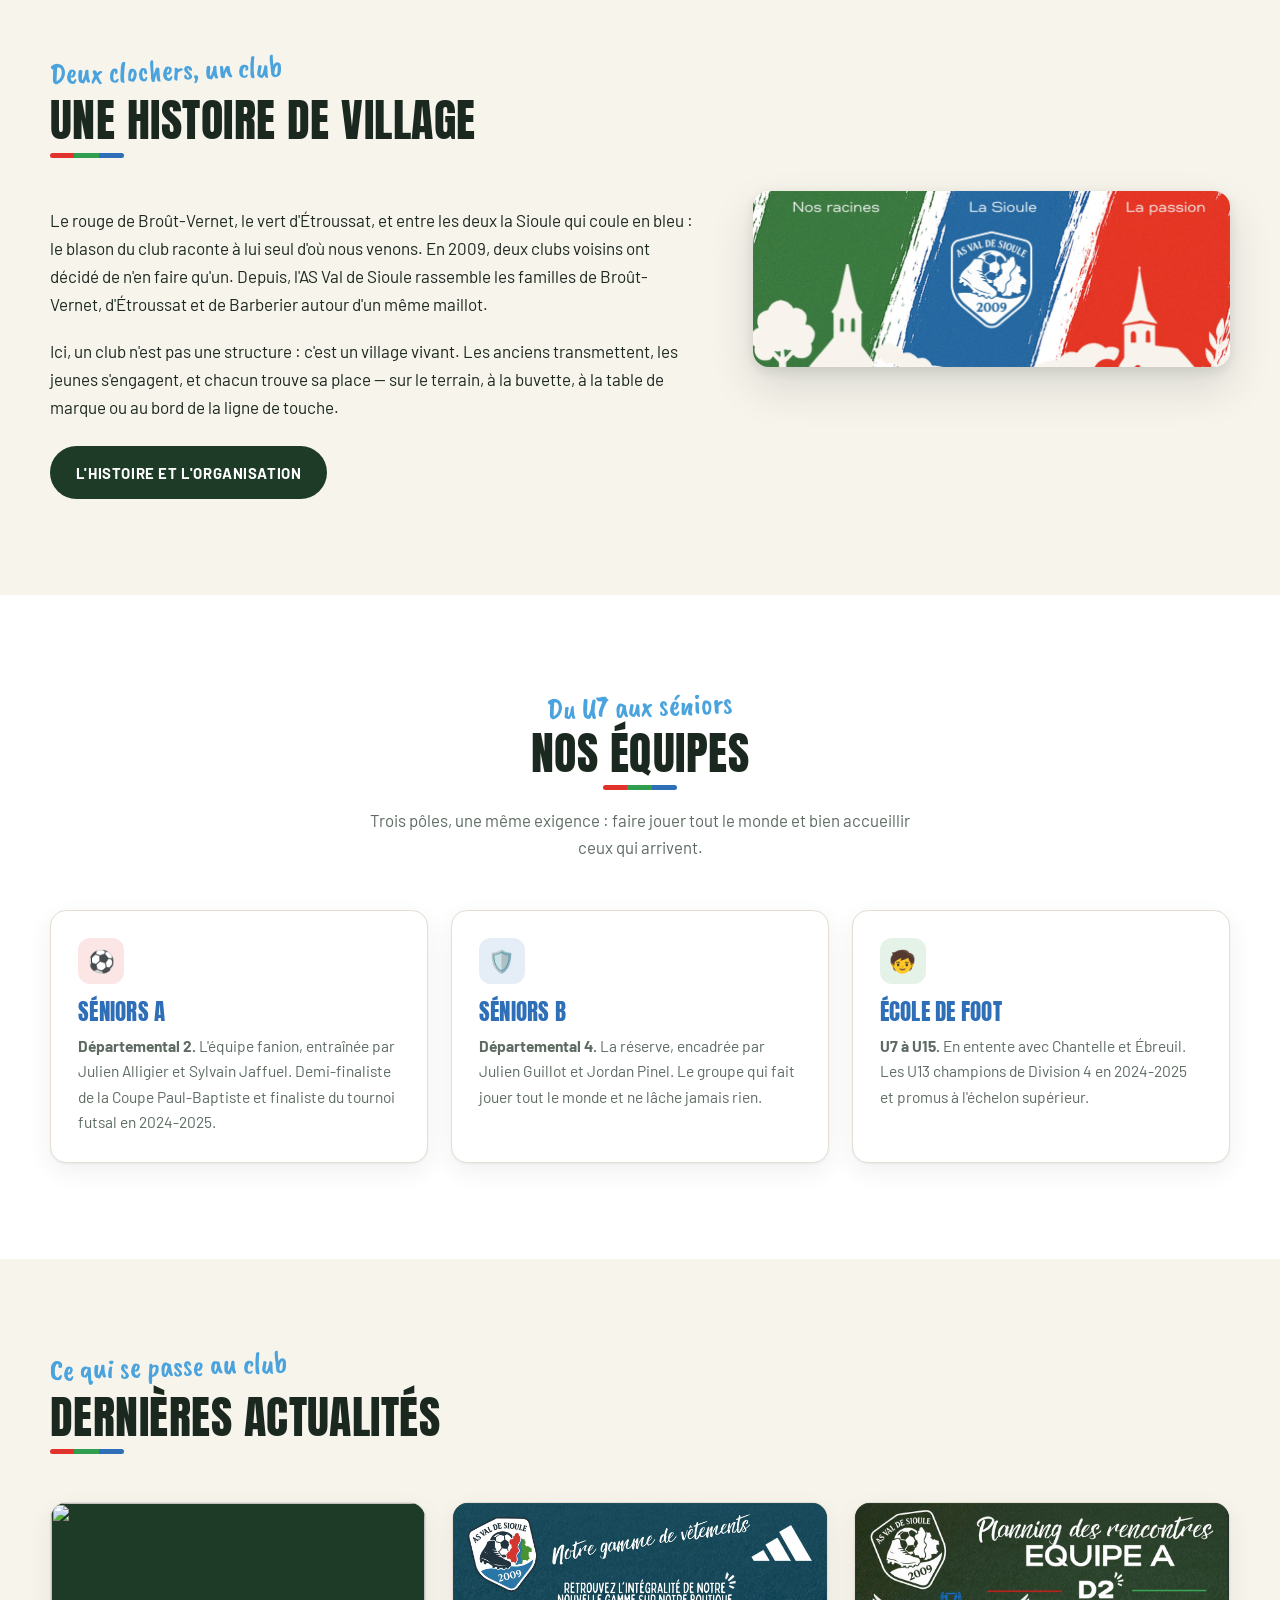
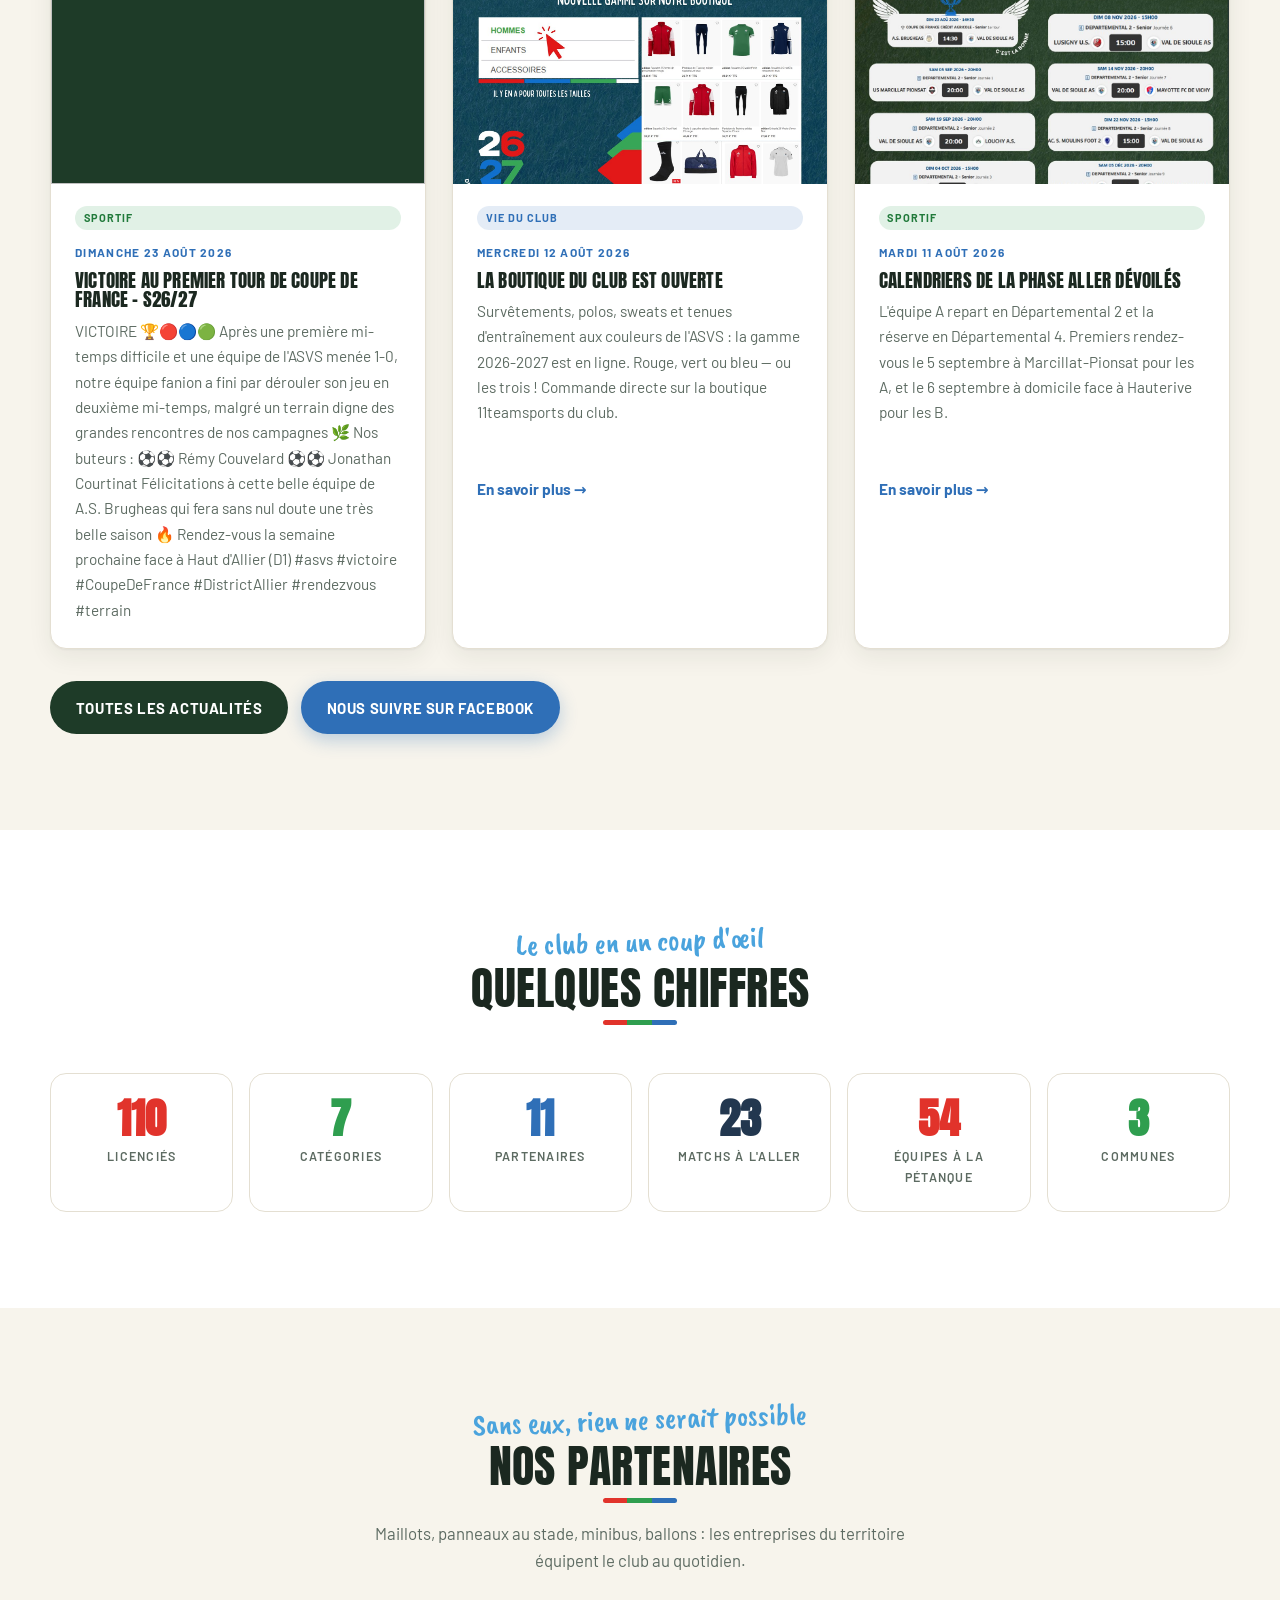
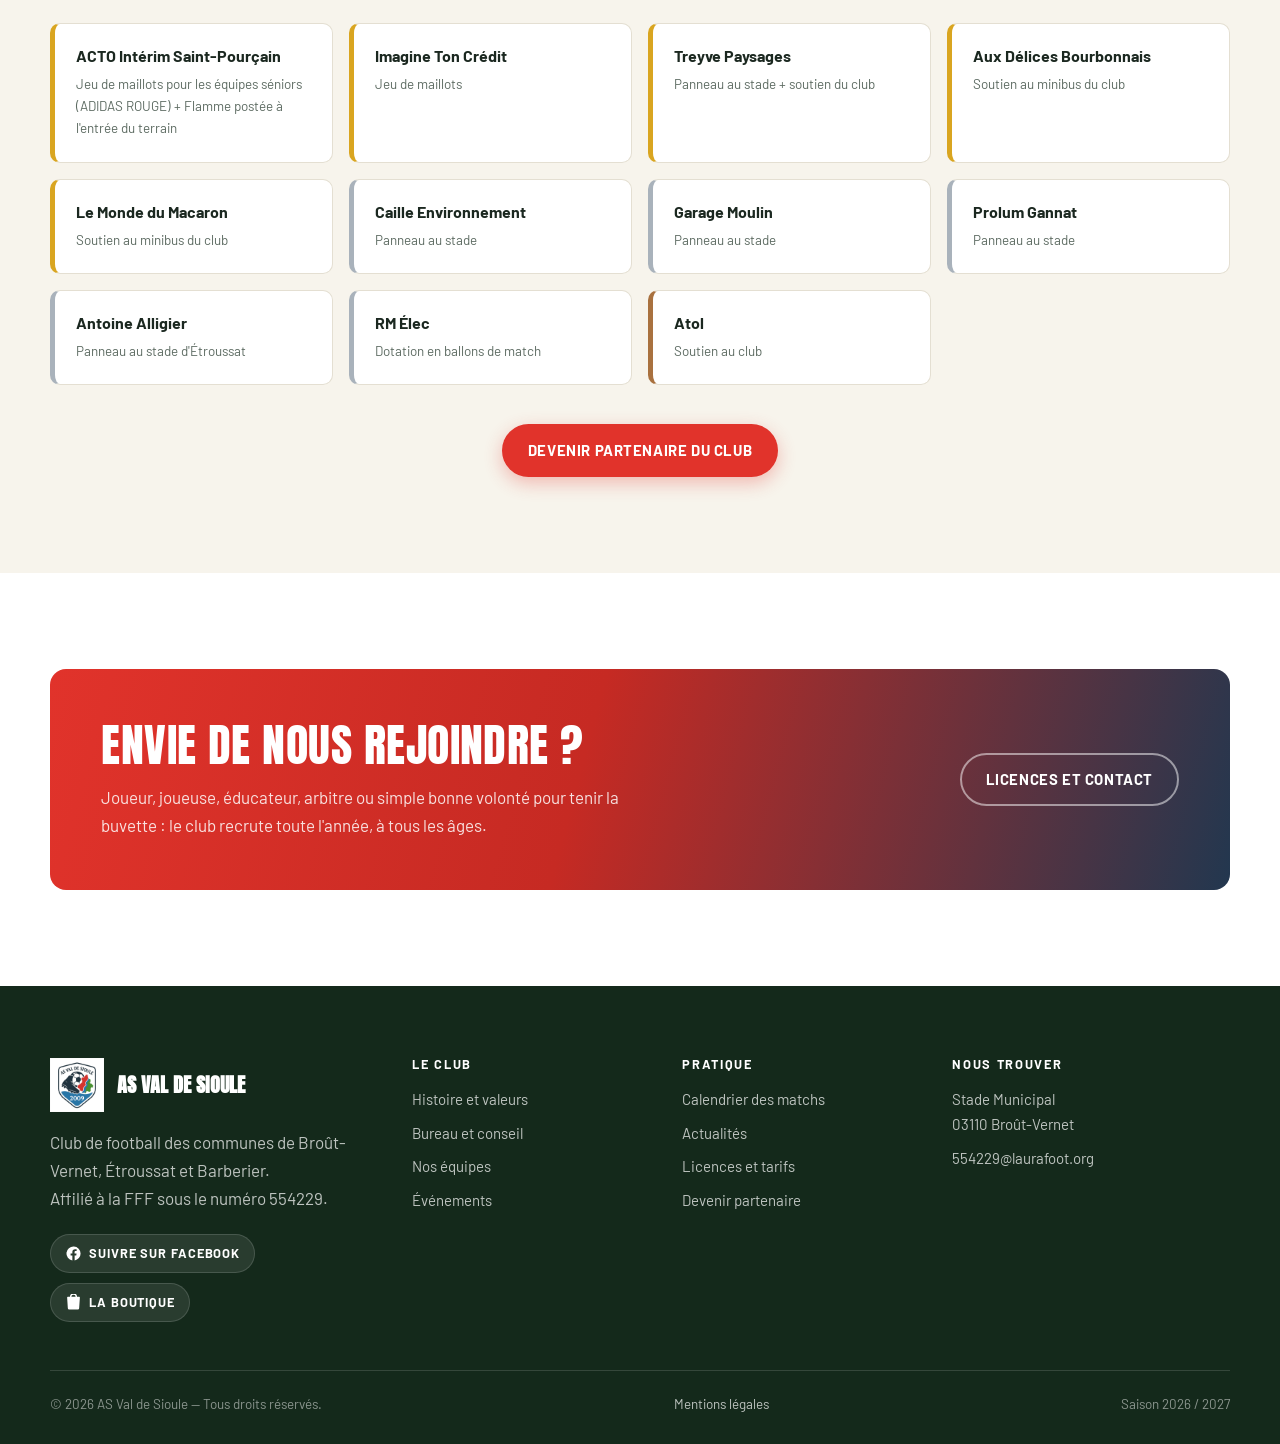
==== commit 1f07a54c: "Add files via upload" ====
--- a/index.html
+++ b/index.html
@@ -34,6 +34,7 @@
       <ul>
         <li><a href="index.html" aria-current="page">Accueil</a></li>
         <li><a href="club.html">Le club</a></li>
+        <li><a href="histoire.html">Histoire</a></li>
         <li><a href="equipes.html">Équipes</a></li>
         <li><a href="calendrier.html">Calendrier</a></li>
         <li><a href="actualites.html">Actualités</a></li>
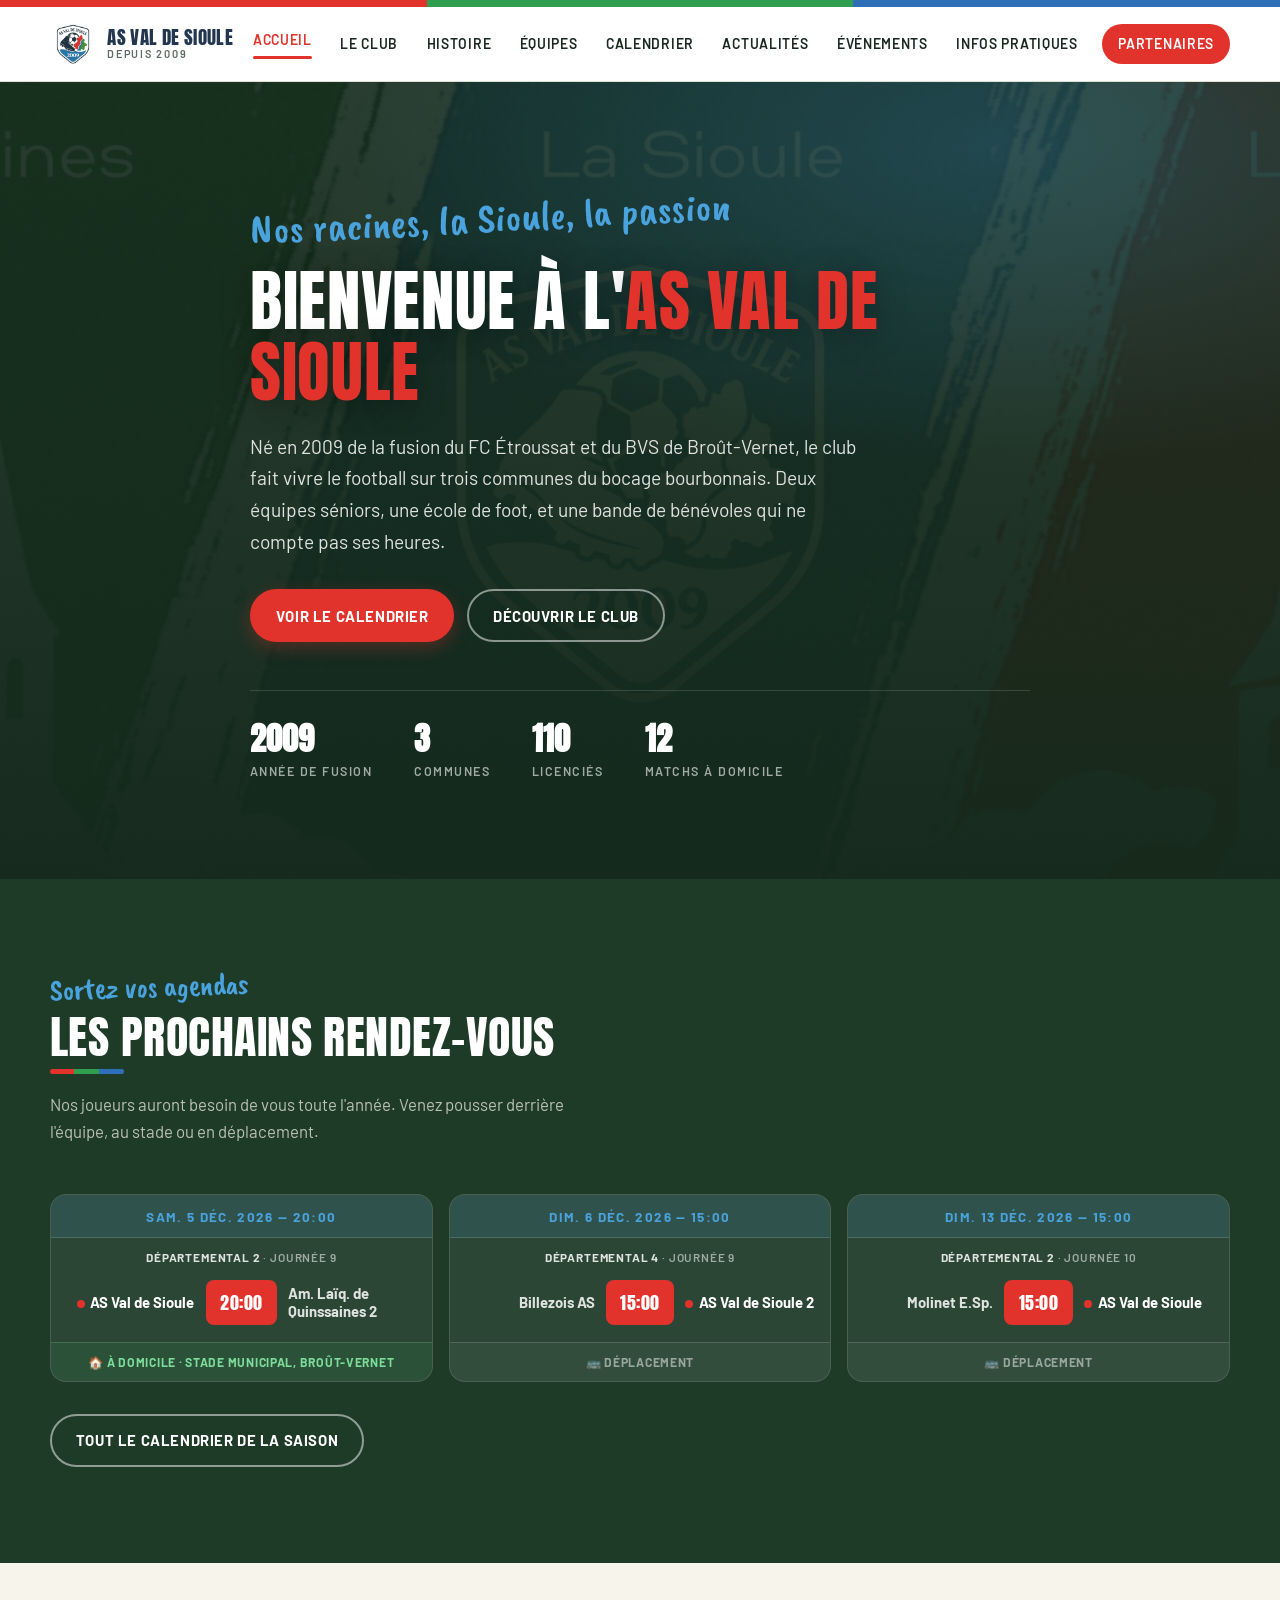
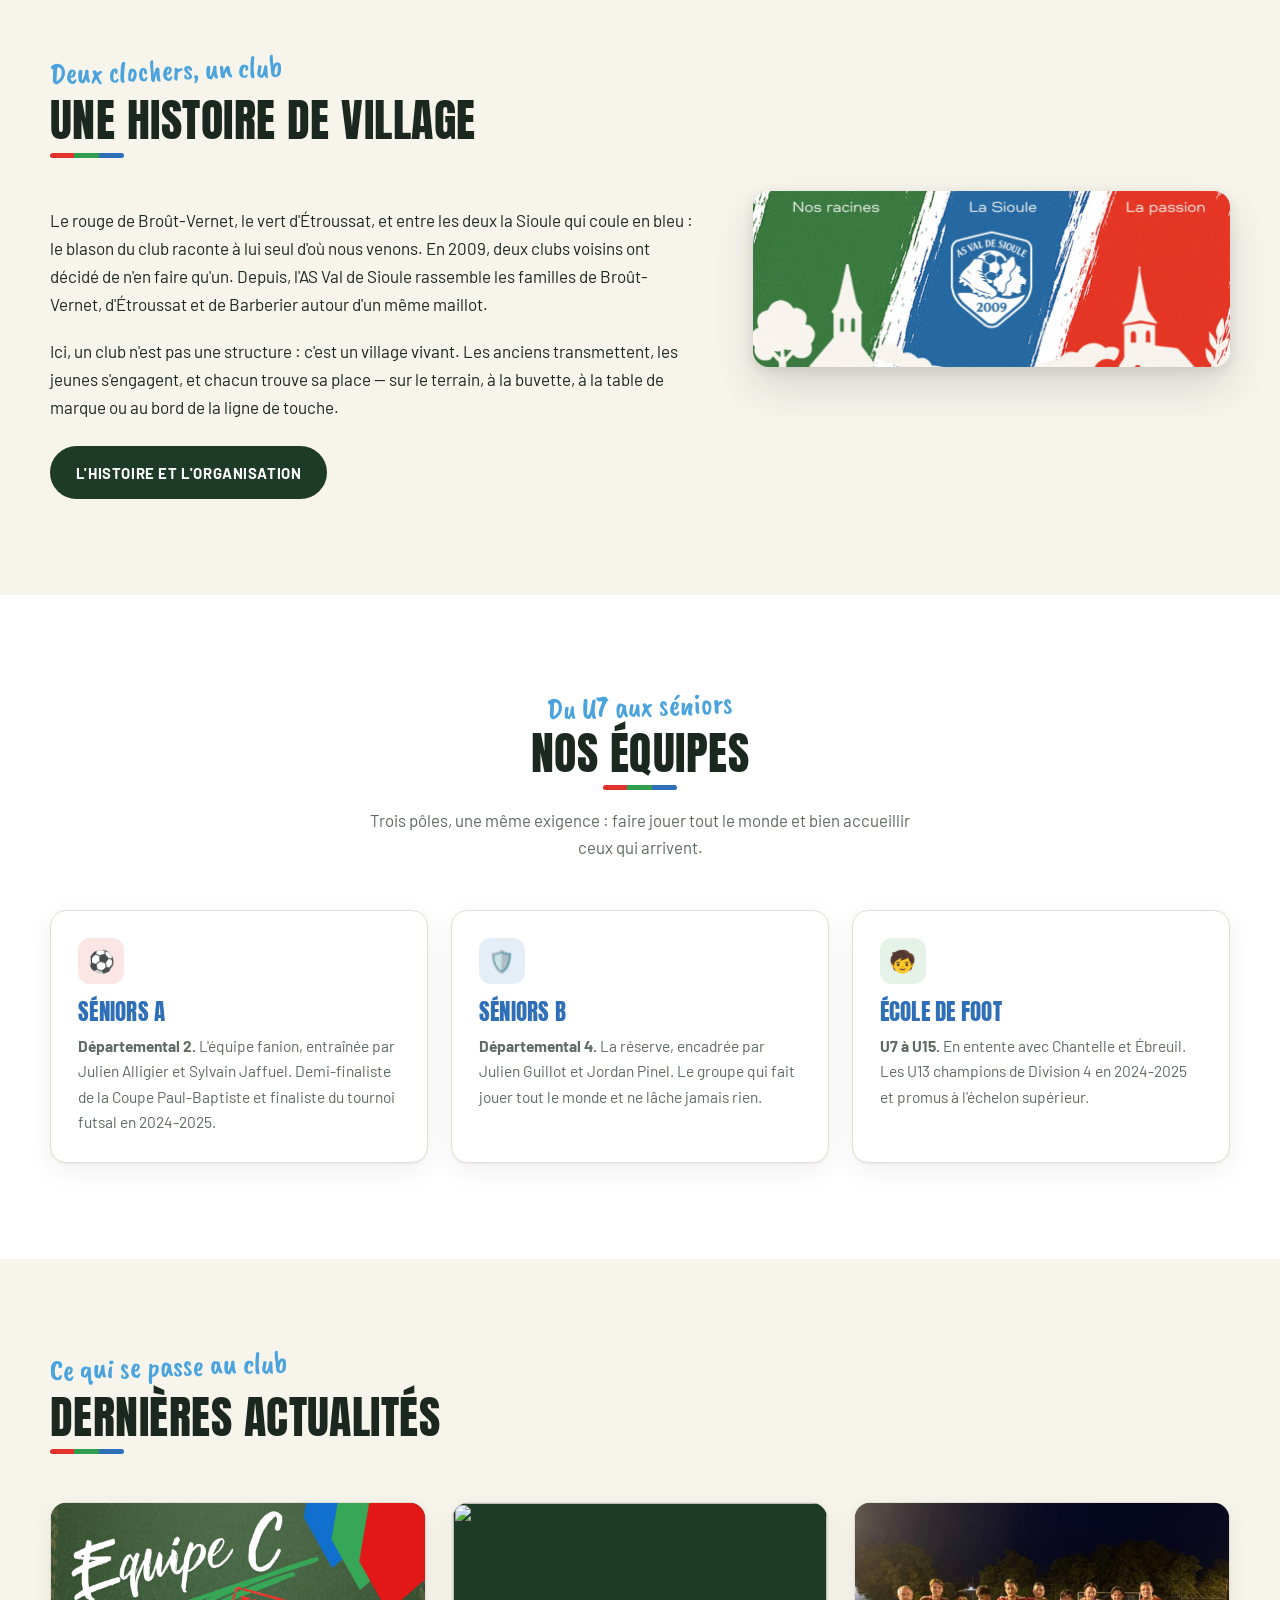
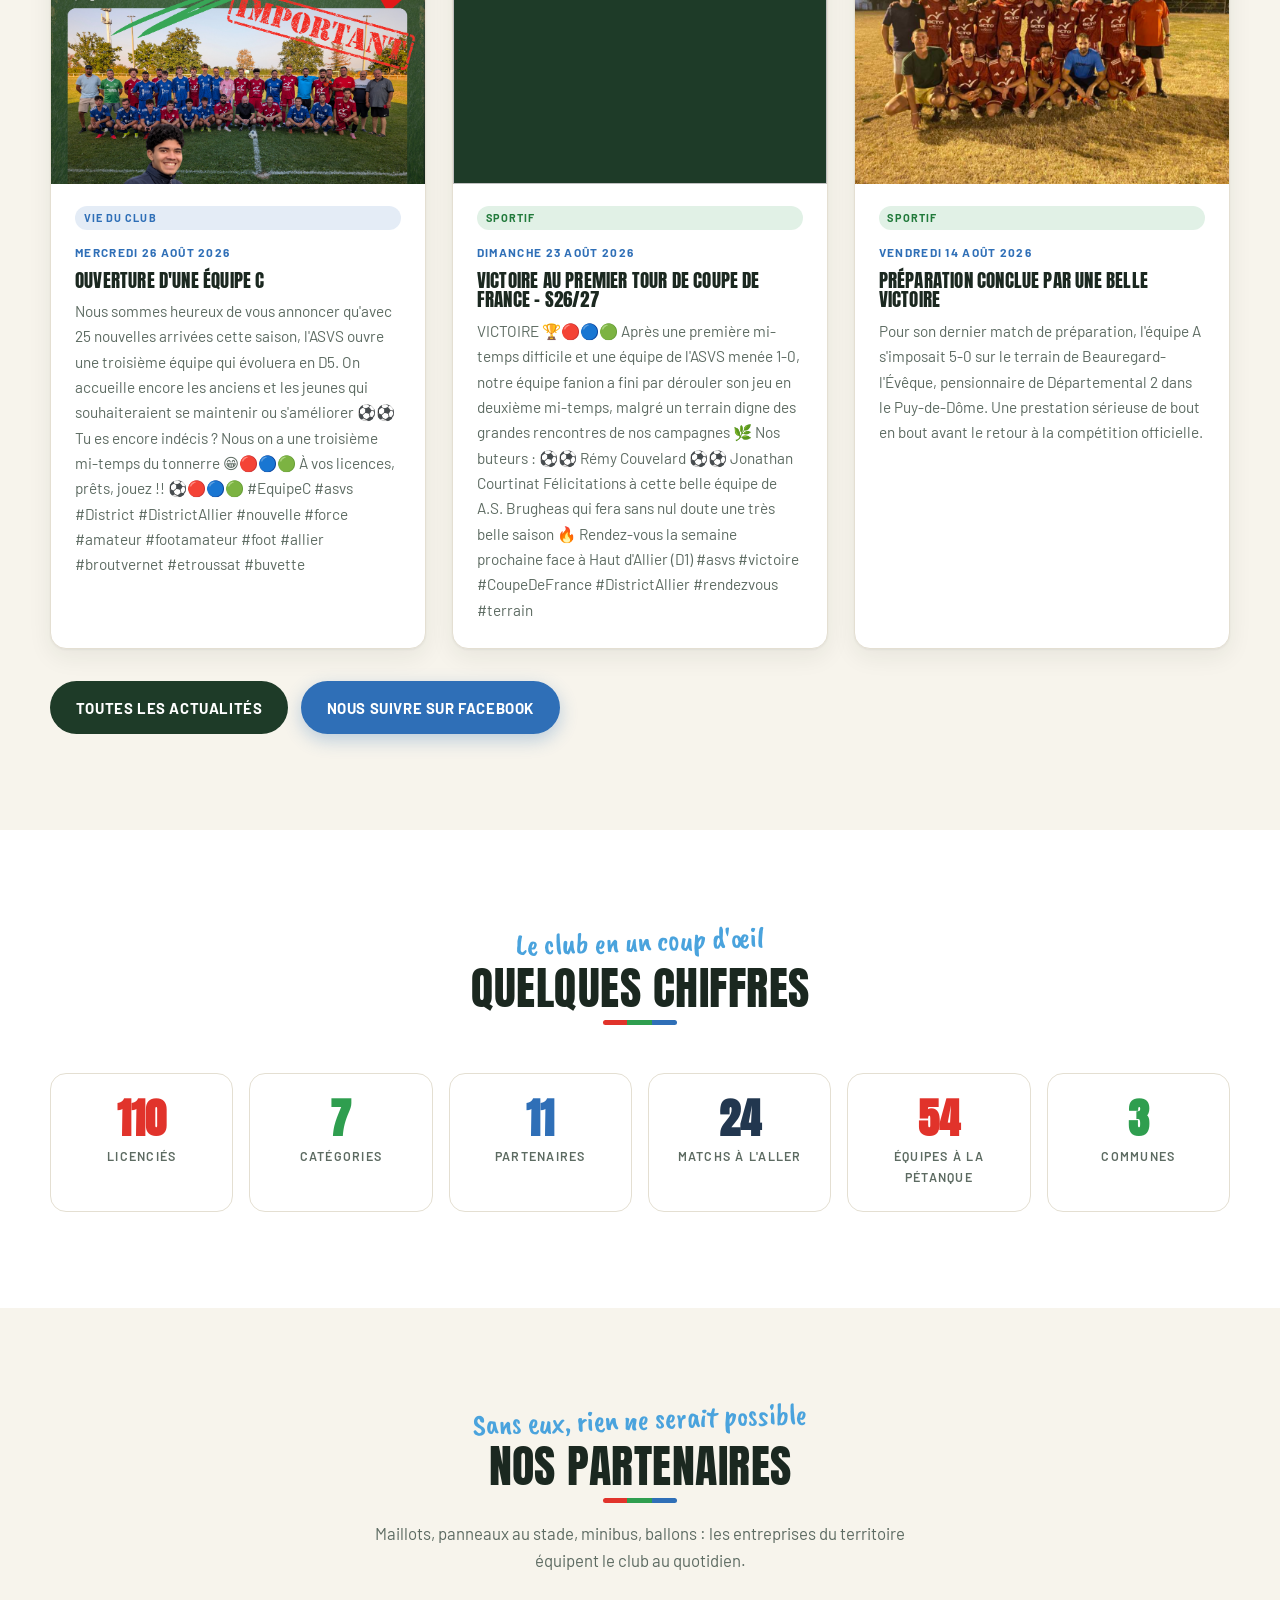
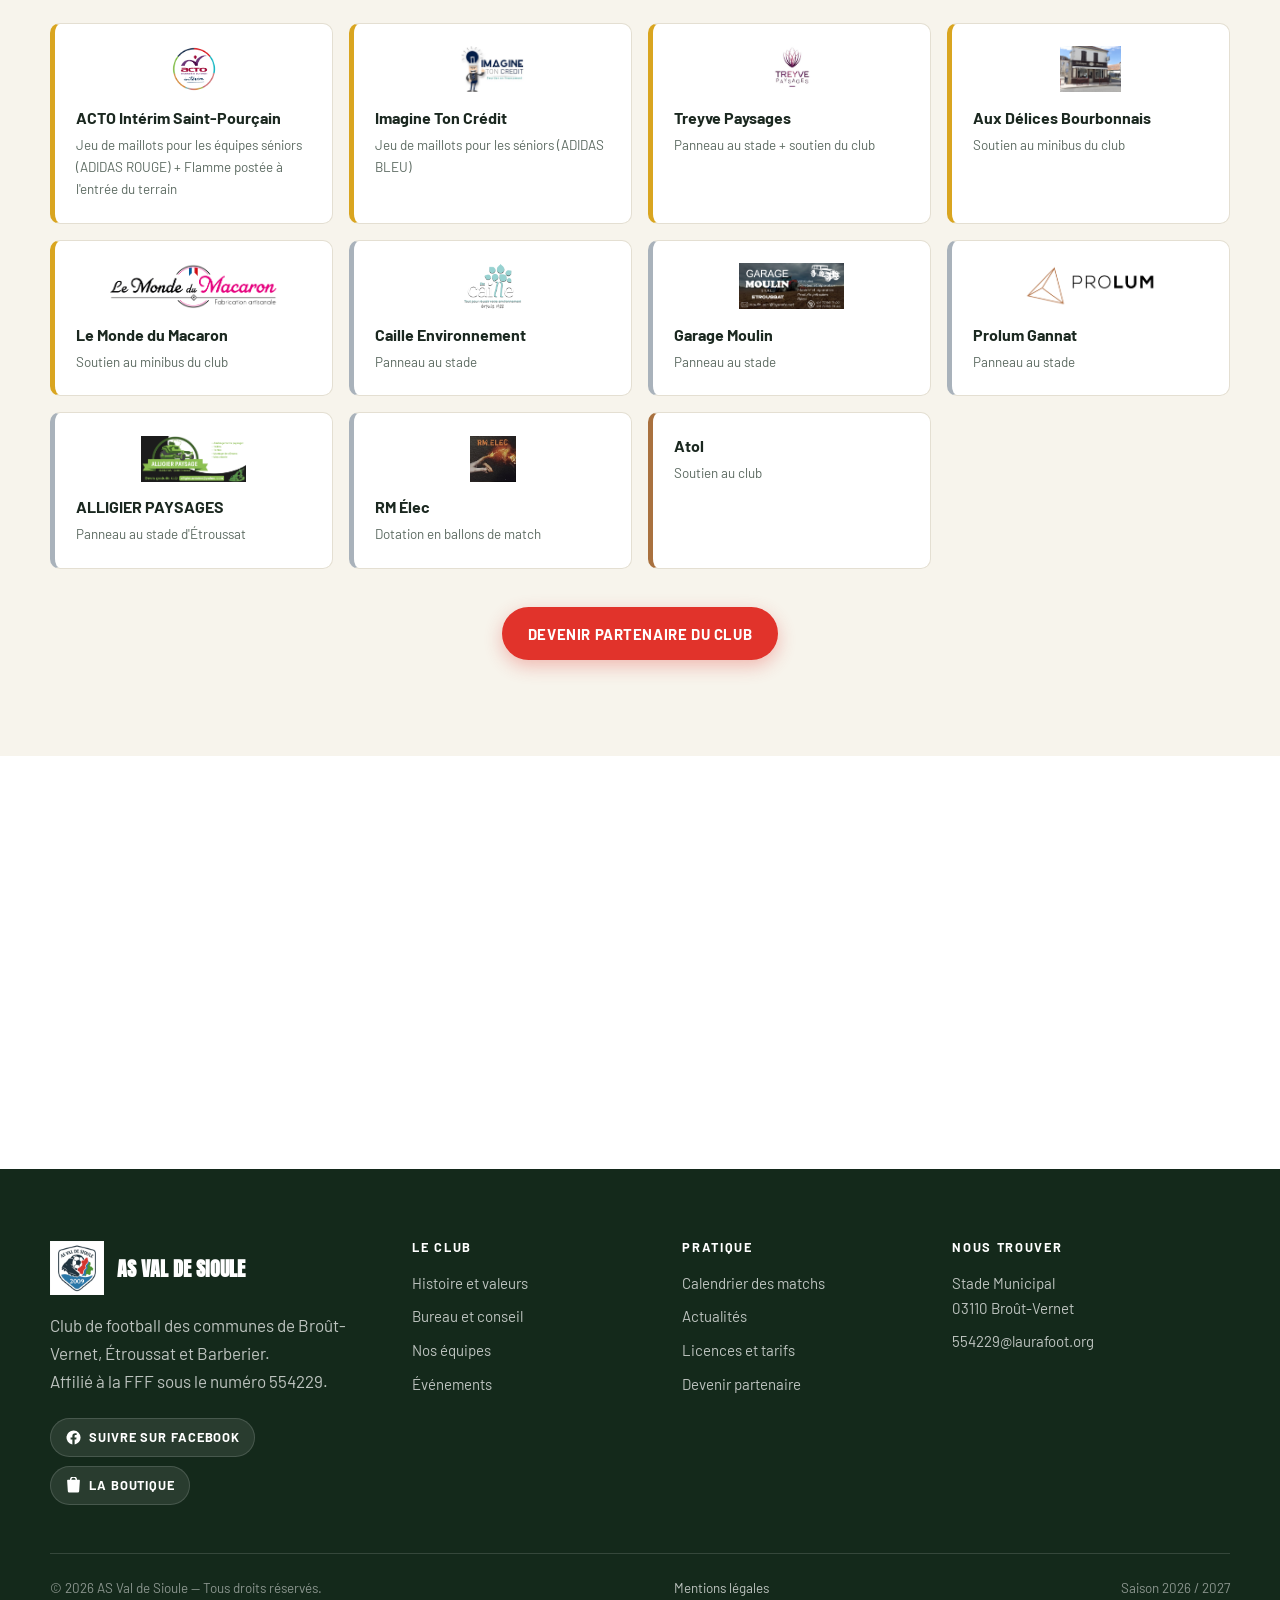
==== commit 9da9e5c4: "Mise à jour avec l'équipe C" ====
--- a/index.html
+++ b/index.html
@@ -7,8 +7,13 @@
 <meta name="description" content="Site officiel de l'AS Val de Sioule, club de football né en 2009 de la fusion d'Étroussat et de Broût-Vernet. Calendrier des matchs, équipes, école de foot, événements et partenaires.">
 <meta property="og:title" content="AS Val de Sioule — Nos racines, la Sioule, la passion">
 <meta property="og:description" content="Club de football des communes de Broût-Vernet, Étroussat et Barberier. Deux équipes séniors, une école de foot, et une vie de club qui ne s'arrête jamais.">
-<meta property="og:image" content="assets/img/banniere.jpg">
+<meta property="og:image" content="https://asvaldesioule.com/assets/img/banniere.jpg">
+<meta property="og:url" content="https://asvaldesioule.com/">
 <meta property="og:type" content="website">
+<meta property="og:locale" content="fr_FR">
+<meta property="og:site_name" content="AS Val de Sioule">
+<meta name="twitter:card" content="summary_large_image">
+<link rel="canonical" href="https://asvaldesioule.com/">
 <link rel="icon" href="assets/img/logo-192.png">
 <link rel="apple-touch-icon" href="assets/img/logo-192.png">
 <link rel="preconnect" href="https://fonts.googleapis.com">
@@ -34,7 +39,7 @@
       <ul>
         <li><a href="index.html" aria-current="page">Accueil</a></li>
         <li><a href="club.html">Le club</a></li>
-        <li><a href="histoire.html">Histoire</a></li>
+        <li><a href="histoire.html">Histoire</a></li>
         <li><a href="equipes.html">Équipes</a></li>
         <li><a href="calendrier.html">Calendrier</a></li>
         <li><a href="actualites.html">Actualités</a></li>
@@ -262,7 +267,7 @@
     </div>
     <div class="pied__bas">
       <span>© <span data-annee>2026</span> AS Val de Sioule — Tous droits réservés.</span>
-      <span><a href="mentions-legales.html">Mentions légales</a></span>
+      <span><a href="mentions-legales.html">Mentions légales</a></span>
       <span>Saison <span data-club="saison">2026 / 2027</span></span>
     </div>
   </div>
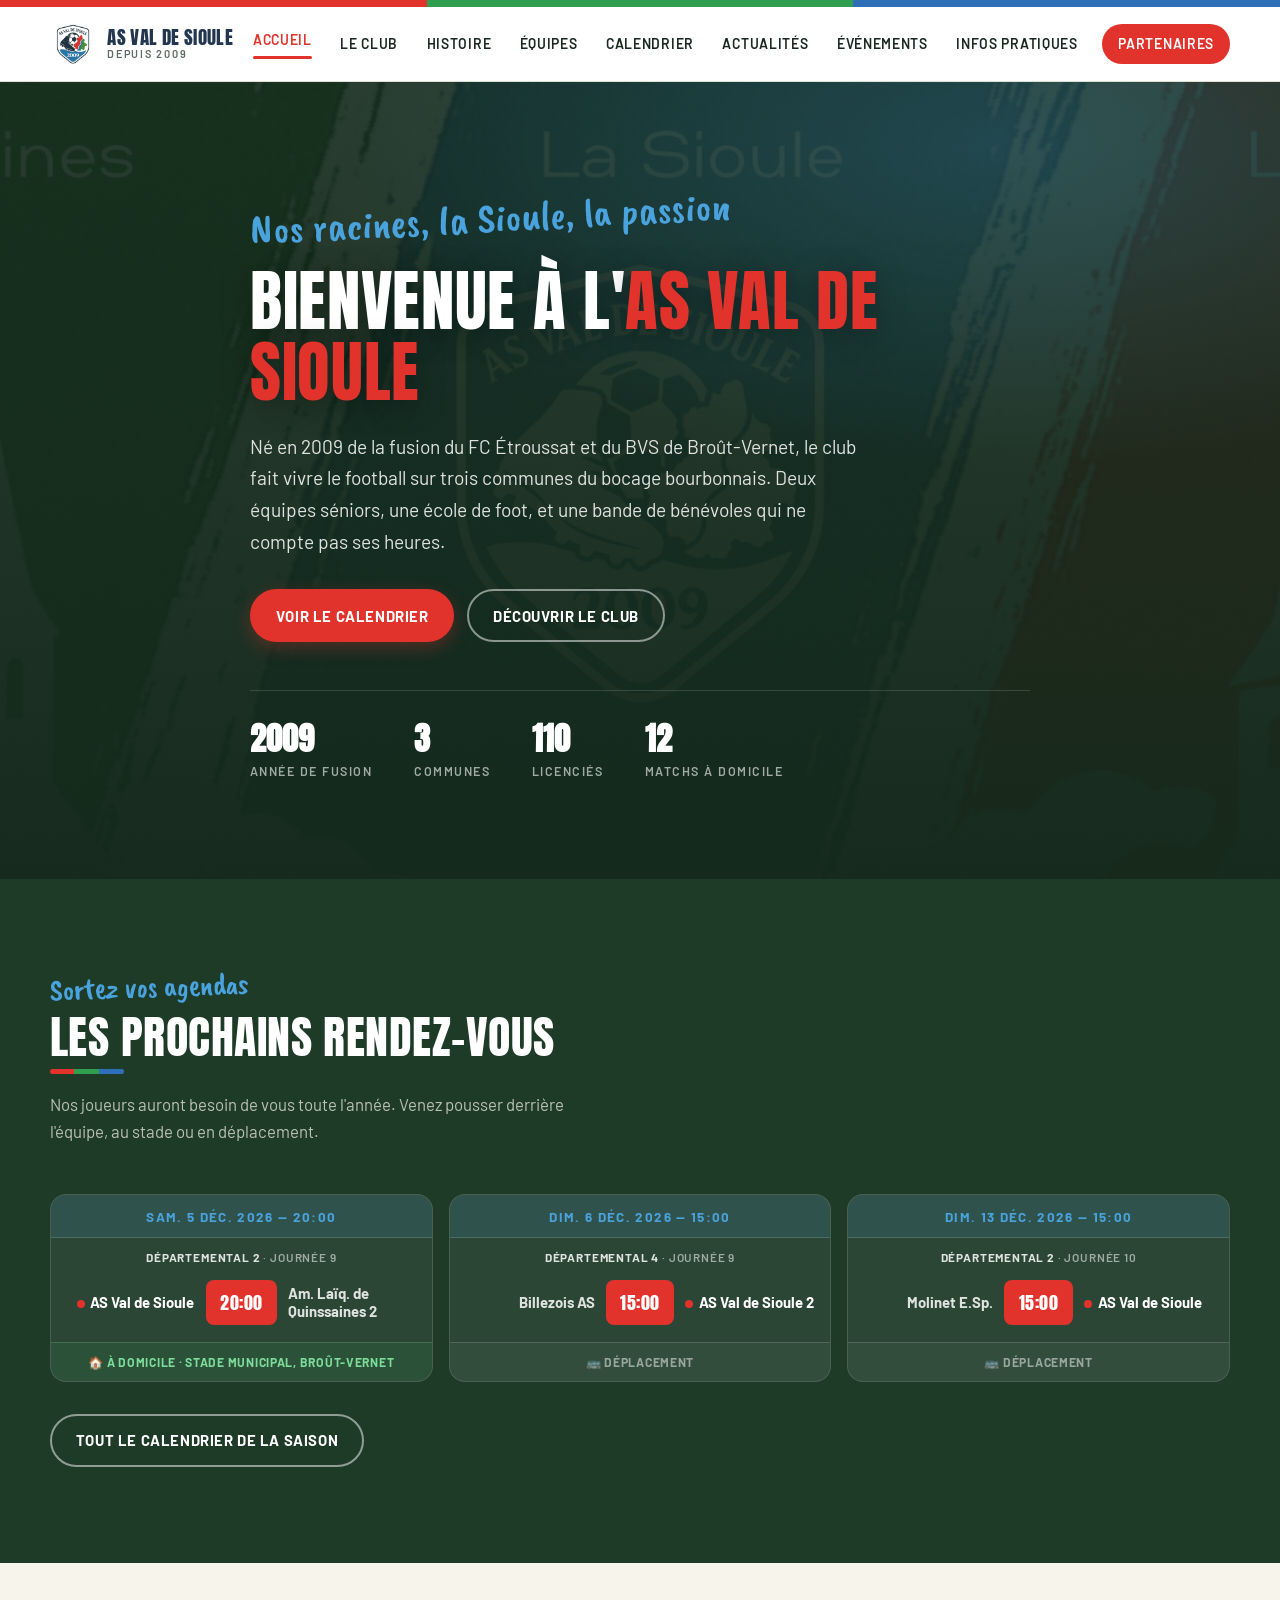
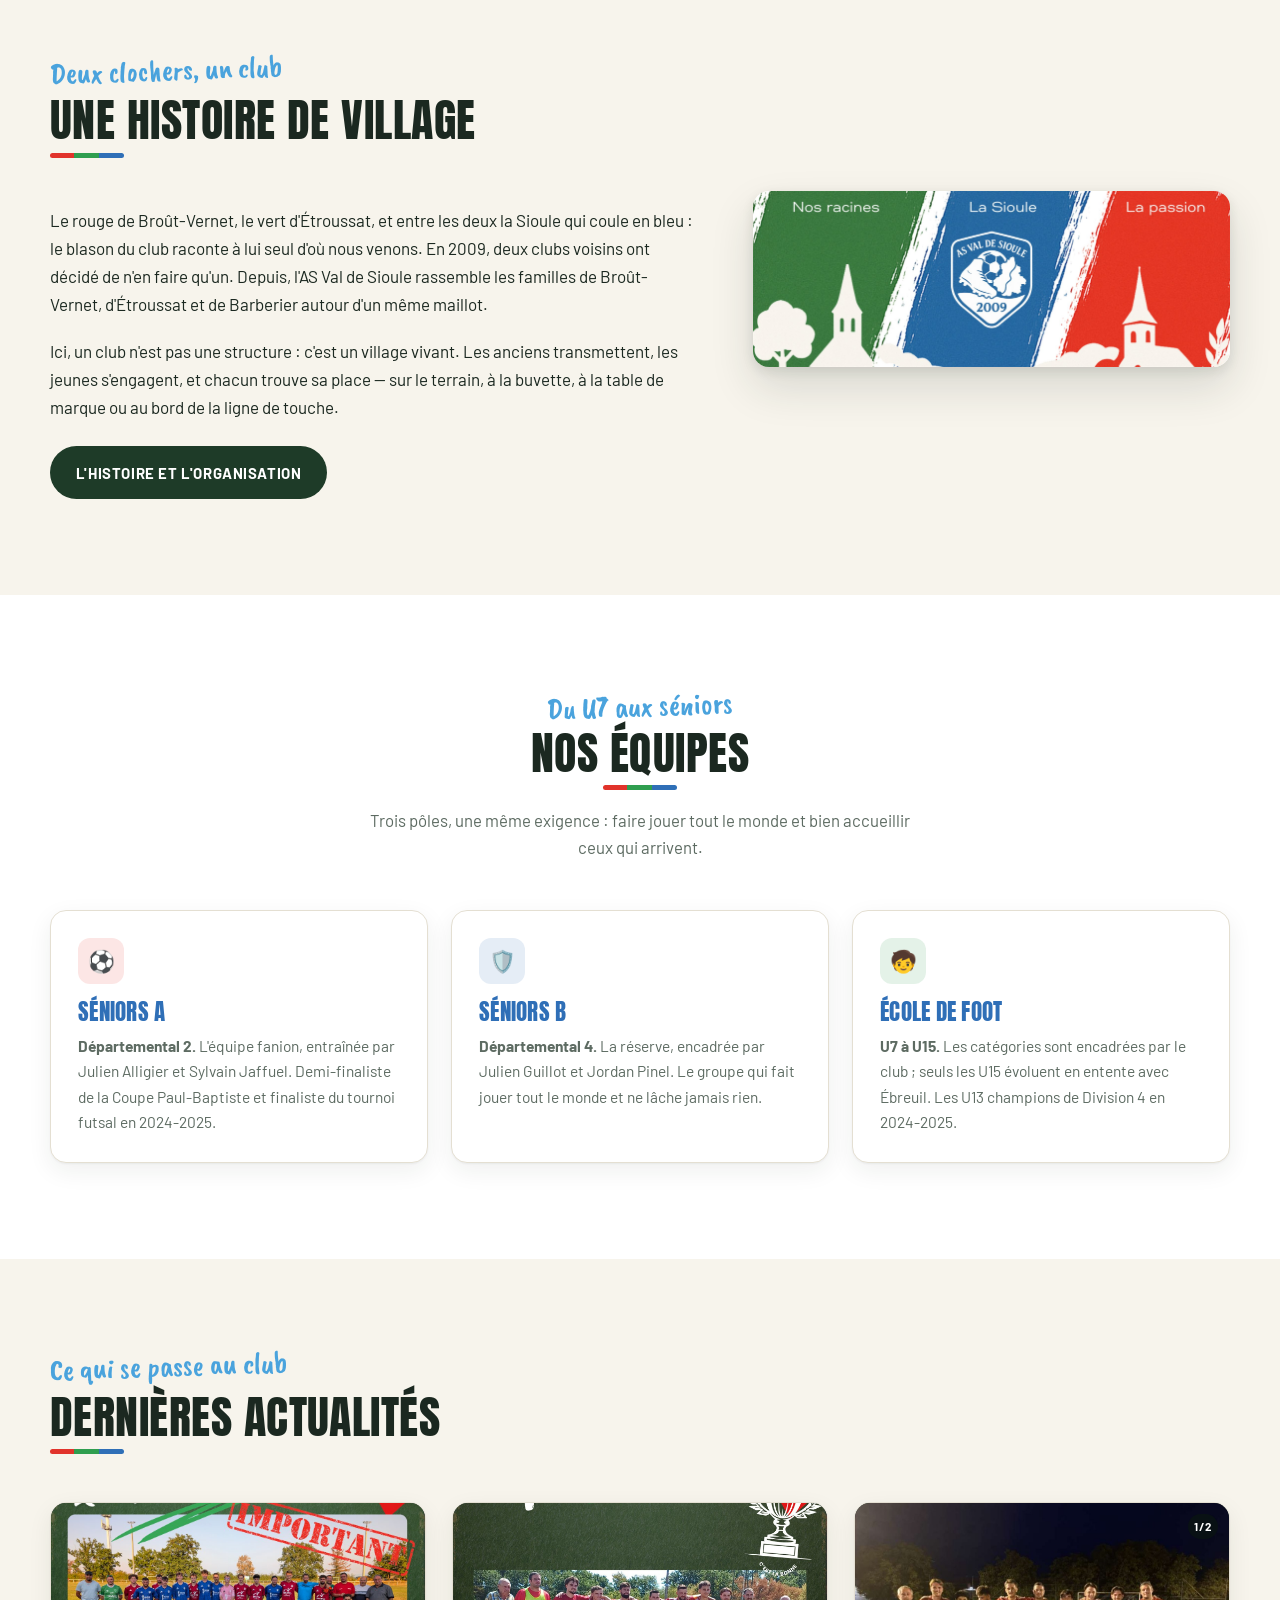
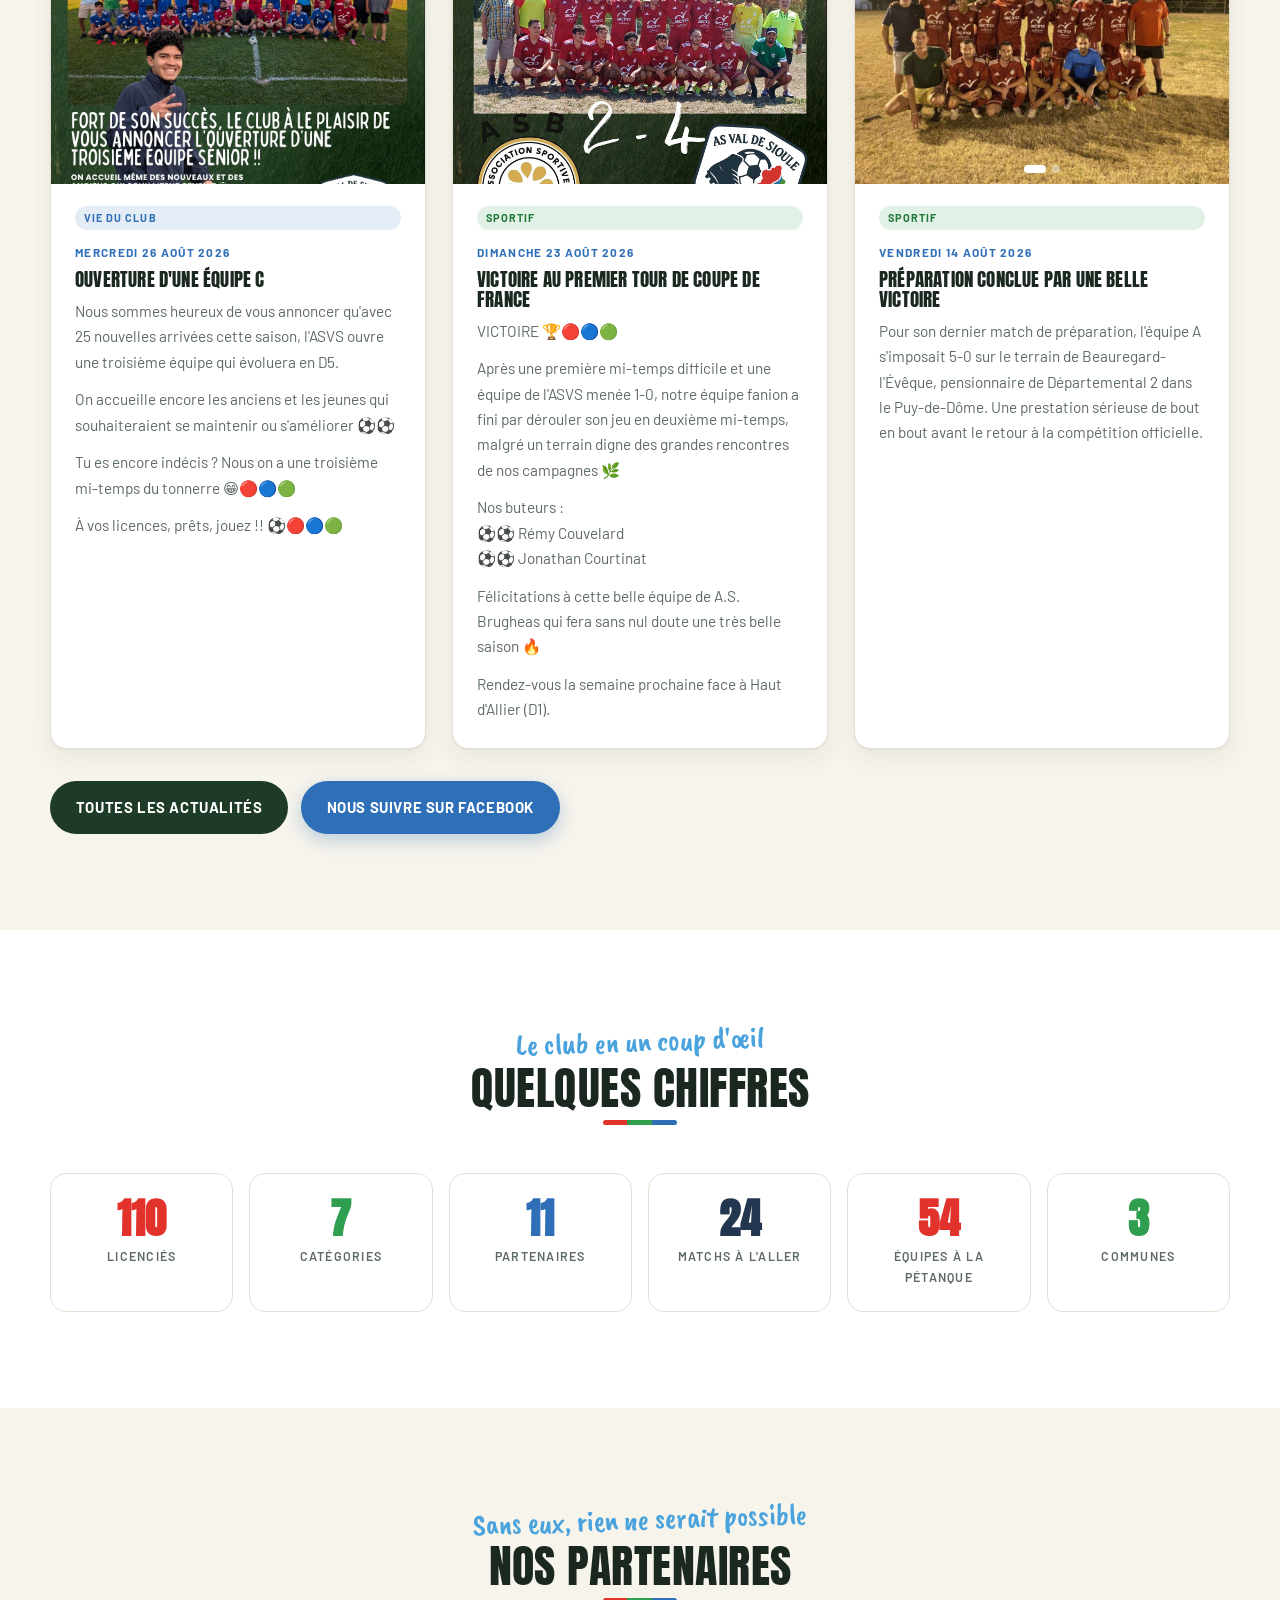
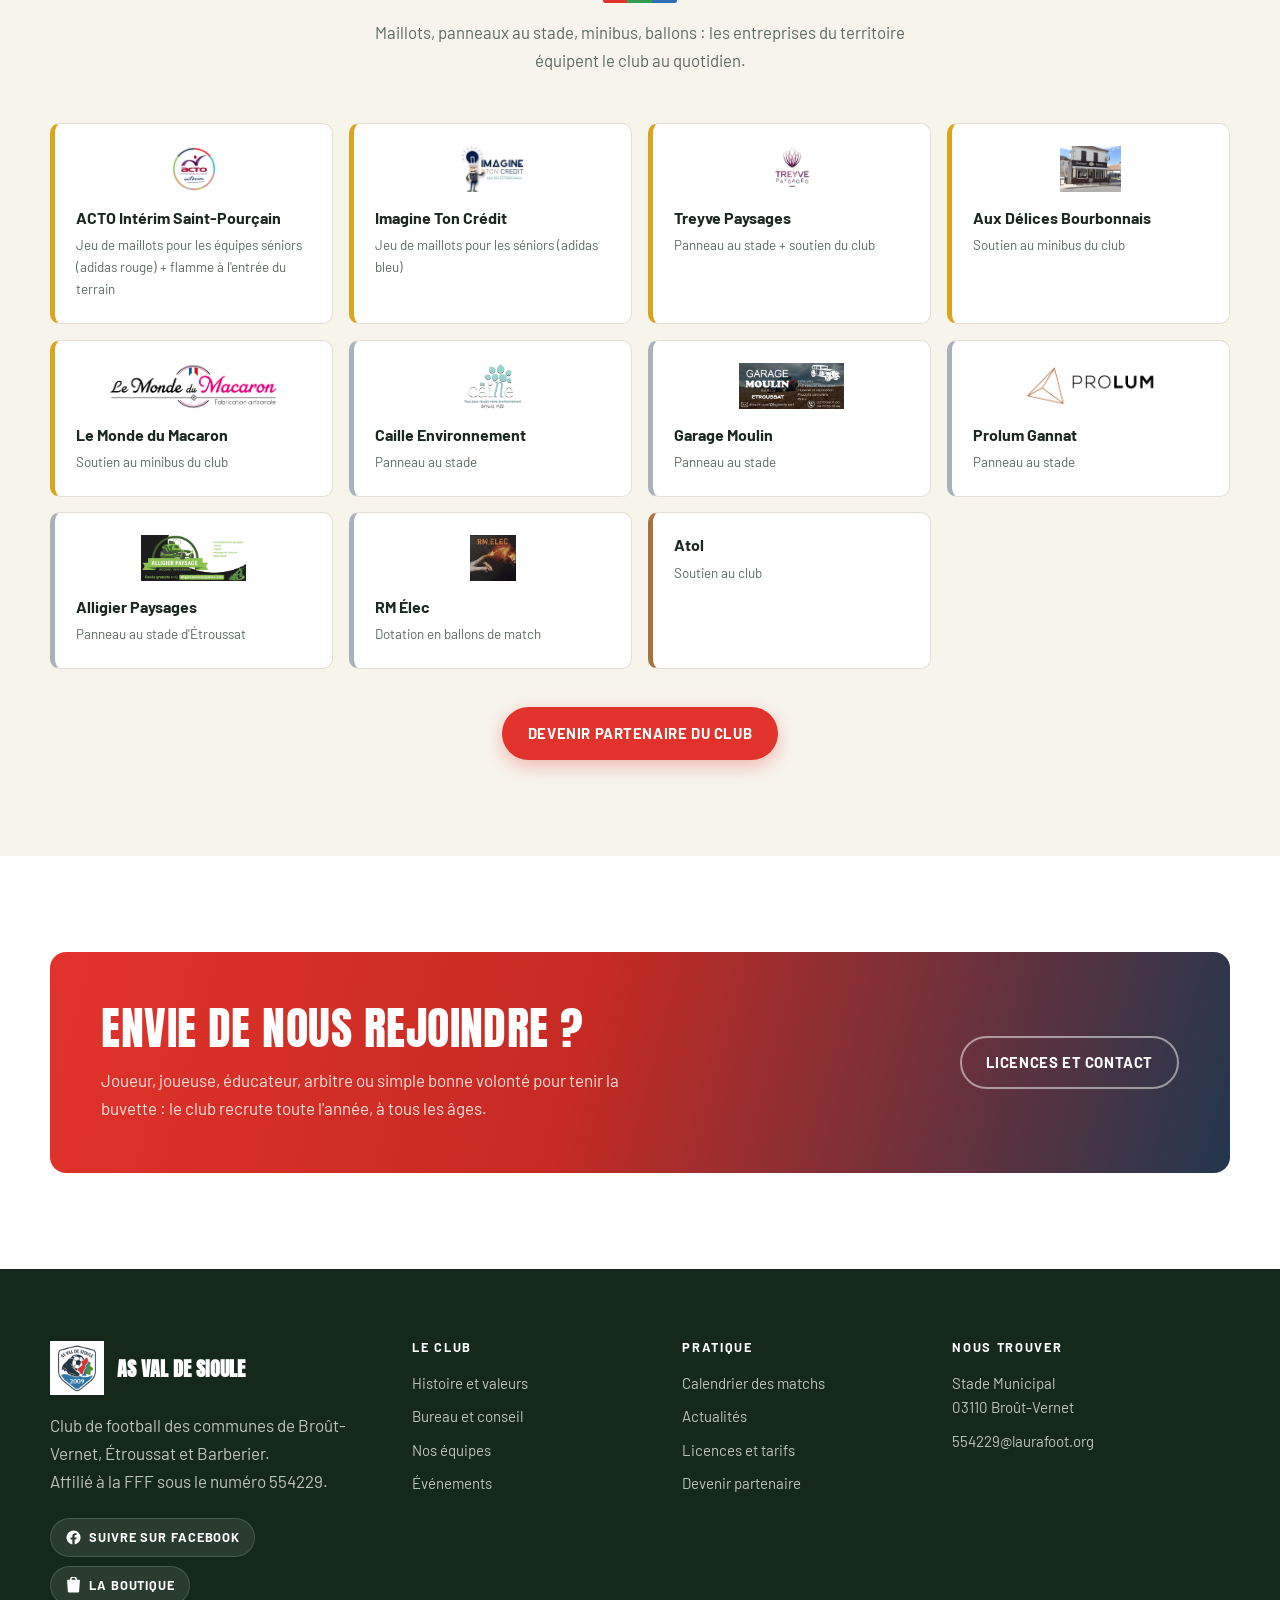
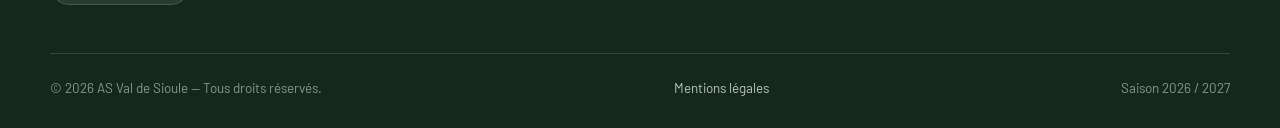
==== commit 1cb967f3: "27/08 - photos manquantes" ====
--- a/index.html
+++ b/index.html
@@ -1,4 +1,4 @@
-﻿<!DOCTYPE html>
+<!DOCTYPE html>
 <html lang="fr">
 <head>
 <meta charset="utf-8">
@@ -19,7 +19,7 @@
 <link rel="preconnect" href="https://fonts.googleapis.com">
 <link rel="preconnect" href="https://fonts.gstatic.com" crossorigin>
 <link href="https://fonts.googleapis.com/css2?family=Anton&family=Barlow:wght@400;500;600;700&family=Caveat+Brush&display=swap" rel="stylesheet">
-<link rel="stylesheet" href="assets/css/style.css">
+<link rel="stylesheet" href="assets/css/style.css?v=20260827">
 </head>
 <body>
 
@@ -145,7 +145,7 @@
       <a class="carte carte--lien reveal" href="equipes.html#equipe-jeunes">
         <div class="carte__pastille pastille--vert">🧒</div>
         <h3>École de foot</h3>
-        <p><strong>U7 à U15.</strong> En entente avec Chantelle et Ébreuil. Les U13 champions de Division 4 en 2024-2025 et promus à l'échelon supérieur.</p>
+        <p><strong>U7 à U15.</strong> Les catégories sont encadrées par le club ; seuls les U15 évoluent en entente avec Ébreuil. Les U13 champions de Division 4 en 2024-2025.</p>
       </a>
     </div>
   </div>
@@ -272,7 +272,7 @@
     </div>
   </div>
 </footer>
-<script src="assets/js/main.js" defer></script>
+<script src="assets/js/main.js?v=20260827" defer></script>
 
 <!-- Identification du back-office : permet aux liens d'invitation
      et de récupération de mot de passe d'aboutir sur /admin/. -->
--- a/assets/css/style.css
+++ b/assets/css/style.css
@@ -50,6 +50,10 @@
 
 body {
   margin: 0;
+  /* Les animations d'entrée décalent les blocs horizontalement :
+     on rogne le débordement pour éviter une barre de défilement latérale.
+     « clip » plutôt que « hidden » afin de ne pas casser l'en-tête collant. */
+  overflow-x: clip;
   background: var(--creme);
   color: var(--texte);
   font-family: var(--f-corps);
@@ -459,7 +463,10 @@
   color: var(--bleu); margin-bottom: .5rem;
 }
 .actu h3 { font-size: 1.18rem; margin-bottom: .55rem; }
-.actu p { color: var(--texte-doux); font-size: .96rem; flex: 1; }
+.actu p { color: var(--texte-doux); font-size: .96rem; }
+.actu__texte { flex: 1; }
+.actu__texte p { margin-bottom: .8em; }
+.actu__texte p:last-child { margin-bottom: 0; }
 .etiquette {
   display: inline-block; padding: .28em .8em; border-radius: 999px;
   font-size: .68rem; letter-spacing: .1em; text-transform: uppercase; font-weight: 700;
@@ -712,6 +719,39 @@
 .document__txt span { font-size: .84rem; color: var(--texte-doux); }
 .document__fleche { margin-left: auto; color: var(--bleu); font-weight: 700; }
 
+/* Média en pleine largeur dans une carte */
+.carte__media {
+  margin: -1.7rem -1.7rem 1.2rem;
+  border-radius: var(--radius) var(--radius) 0 0;
+  overflow: hidden;
+}
+
+/* Coordonnées d'un partenaire */
+.partenaire__coord {
+  display: flex; flex-wrap: wrap; gap: .35rem .9rem;
+  margin-top: .7rem; padding-top: .7rem;
+  border-top: 1px dashed var(--bordure);
+  font-size: .82rem;
+}
+.partenaire__coord a { color: var(--bleu); text-decoration: none; }
+.partenaire__coord a:hover { text-decoration: underline; }
+.partenaire__ville { color: var(--texte-doux); }
+
+/* Jetons (arbitres, étiquettes courtes) */
+.jetons { display: flex; flex-wrap: wrap; gap: .6rem; margin-top: 1rem; }
+.jeton {
+  display: inline-flex; align-items: center; gap: .5em;
+  padding: .5em 1.05em; border-radius: 999px;
+  background: rgba(47, 111, 183, .1); border: 1px solid rgba(47, 111, 183, .24);
+  color: var(--bleu); font-weight: 700; font-size: .88rem;
+}
+.section--sombre .jeton {
+  background: rgba(255, 255, 255, .09); border-color: var(--bordure-sombre); color: #fff;
+}
+
+/* Le trait tricolore se déploie quand le titre arrive à l'écran */
+.entete-section.vu .souligne::after { transform: scaleX(1); }
+
 /* Logo de partenaire */
 .partenaire__logo {
   max-height: 46px; width: auto; max-width: 100%;
@@ -719,6 +759,150 @@
 }
 a.partenaire { color: inherit; text-decoration: none !important; transition: transform .15s ease, box-shadow .15s ease; }
 a.partenaire:hover { transform: translateY(-2px); box-shadow: var(--ombre); }
+
+/* ---------- 17 ter. Carrousel de photos ---------- */
+.carrousel { position: relative; overflow: hidden; background: var(--pelouse-2); }
+.carrousel__piste {
+  display: flex; width: 100%;
+  transition: transform .65s cubic-bezier(.35, .85, .35, 1);
+  will-change: transform;
+}
+.carrousel__vue { flex: 0 0 100%; position: relative; }
+.carrousel__vue img, .carrousel__vue video {
+  display: block; width: 100%; height: 100%; object-fit: cover; background: #000;
+}
+.carrousel--4-3 .carrousel__vue img, .carrousel--4-3 .carrousel__vue video { aspect-ratio: 4 / 3; }
+.carrousel--21-9 .carrousel__vue img, .carrousel--21-9 .carrousel__vue video { aspect-ratio: 21 / 9; }
+.carrousel--16-9 .carrousel__vue img, .carrousel--16-9 .carrousel__vue video { aspect-ratio: 16 / 9; }
+
+.carrousel__legende {
+  position: absolute; left: 0; right: 0; bottom: 0;
+  padding: 2.4rem .95rem .8rem;
+  font-size: .84rem; color: #fff; line-height: 1.4;
+  background: linear-gradient(to top, rgba(10, 22, 14, .82), transparent);
+  opacity: 0; transform: translateY(6px);
+  transition: opacity .35s ease, transform .35s ease;
+}
+.carrousel:hover .carrousel__legende,
+.carrousel:focus-within .carrousel__legende { opacity: 1; transform: none; }
+
+.carrousel__nav {
+  position: absolute; top: 50%; transform: translateY(-50%);
+  width: 38px; height: 38px; border-radius: 50%;
+  background: rgba(255, 255, 255, .88); border: 0; cursor: pointer;
+  display: grid; place-items: center; font-size: 1.1rem; color: var(--pelouse);
+  opacity: 0; transition: opacity .25s ease, background .15s ease;
+  z-index: 2;
+}
+.carrousel:hover .carrousel__nav,
+.carrousel:focus-within .carrousel__nav { opacity: 1; }
+.carrousel__nav:hover { background: #fff; }
+.carrousel__nav--prec { left: .7rem; }
+.carrousel__nav--suiv { right: .7rem; }
+
+.carrousel__points {
+  position: absolute; left: 0; right: 0; bottom: .7rem; z-index: 2;
+  display: flex; justify-content: center; gap: .4rem;
+}
+.carrousel__point {
+  width: 8px; height: 8px; padding: 0; border: 0; border-radius: 50%; cursor: pointer;
+  background: rgba(255, 255, 255, .45);
+  transition: background .2s ease, width .25s ease;
+}
+.carrousel__point[aria-current="true"] { background: #fff; width: 22px; border-radius: 5px; }
+
+.carrousel__compteur {
+  position: absolute; top: .7rem; right: .7rem; z-index: 2;
+  background: rgba(10, 22, 14, .62); color: #fff;
+  font-size: .72rem; font-weight: 700; letter-spacing: .05em;
+  padding: .25em .6em; border-radius: 999px;
+}
+
+@media (prefers-reduced-motion: reduce) {
+  .carrousel__piste { transition: none; }
+  .carrousel__legende { opacity: 1; transform: none; }
+}
+
+/* ---------- 17 quater. Animations ---------- */
+/* Variantes d'apparition, plus vivantes que le simple fondu */
+.reveal-gauche { opacity: 0; transform: translateX(-28px); transition: opacity .6s ease, transform .6s cubic-bezier(.2,.7,.3,1); }
+.reveal-droite { opacity: 0; transform: translateX(28px);  transition: opacity .6s ease, transform .6s cubic-bezier(.2,.7,.3,1); }
+.reveal-zoom   { opacity: 0; transform: scale(.94);        transition: opacity .6s ease, transform .6s cubic-bezier(.2,.7,.3,1); }
+.reveal-gauche.vu, .reveal-droite.vu, .reveal-zoom.vu { opacity: 1; transform: none; }
+
+/* Décalage en cascade pour les grilles */
+.cascade > *          { transition-delay: 0ms; }
+.cascade > *:nth-child(2) { transition-delay: 80ms; }
+.cascade > *:nth-child(3) { transition-delay: 160ms; }
+.cascade > *:nth-child(4) { transition-delay: 240ms; }
+.cascade > *:nth-child(5) { transition-delay: 320ms; }
+.cascade > *:nth-child(6) { transition-delay: 400ms; }
+
+/* Soulignement animé des titres de section */
+.souligne::after { transform-origin: left; transform: scaleX(0); transition: transform .7s cubic-bezier(.2,.8,.3,1) .1s; }
+.centre .souligne::after { transform-origin: center; }
+.vu .souligne::after, .souligne.vu::after, section.vu .souligne::after { transform: scaleX(1); }
+
+/* Le blason du hero respire doucement */
+@keyframes flotter { 0%,100% { transform: translateY(0); } 50% { transform: translateY(-10px); } }
+.flotte { animation: flotter 6s ease-in-out infinite; }
+
+/* Cartes : léger soulèvement au survol, déjà présent, renforcé ici */
+.carte, .actu, .document, .partenaire { will-change: transform; }
+
+/* Bandeau de chiffres animés */
+.chiffre strong { font-variant-numeric: tabular-nums; }
+
+@media (prefers-reduced-motion: reduce) {
+  .reveal-gauche, .reveal-droite, .reveal-zoom { opacity: 1; transform: none; transition: none; }
+  .souligne::after { transform: none; transition: none; }
+  .flotte { animation: none; }
+}
+
+/* ---------- 17 quinquies. Historique ---------- */
+.blason-grille { display: grid; gap: 1.2rem; grid-template-columns: repeat(auto-fit, minmax(230px, 1fr)); }
+.blason-item {
+  background: #fff; border: 1px solid var(--bordure); border-radius: var(--radius);
+  padding: 1.4rem 1.5rem; border-top: 5px solid var(--bordure);
+}
+.blason-item--rouge { border-top-color: var(--rouge); }
+.blason-item--vert  { border-top-color: var(--vert); }
+.blason-item--bleu  { border-top-color: var(--bleu); }
+.blason-item--navy  { border-top-color: var(--navy); }
+.blason-item h3 { font-size: 1.05rem; margin-bottom: .4rem; }
+.blason-item p { font-size: .93rem; color: var(--texte-doux); }
+
+.chrono { position: relative; padding-left: 0; list-style: none; margin: 0; }
+.chrono::before {
+  content: ""; position: absolute; left: 22px; top: 8px; bottom: 8px; width: 3px;
+  background: linear-gradient(180deg, var(--rouge), var(--vert), var(--bleu));
+  border-radius: 2px;
+}
+.chrono__item { position: relative; padding: 0 0 2.6rem 4rem; }
+.chrono__item:last-child { padding-bottom: 0; }
+.chrono__pastille {
+  position: absolute; left: 8px; top: 2px;
+  width: 32px; height: 32px; border-radius: 50%;
+  background: var(--bleu); color: #fff;
+  display: grid; place-items: center; font-size: .95rem;
+  box-shadow: 0 0 0 5px var(--creme);
+}
+.chrono__item:nth-child(3n+1) .chrono__pastille { background: var(--rouge); }
+.chrono__item:nth-child(3n+2) .chrono__pastille { background: var(--vert); }
+.chrono__annee {
+  display: inline-block; font-family: var(--f-titre); font-size: 1.5rem;
+  color: var(--navy); line-height: 1; margin-bottom: .2rem;
+}
+.chrono__item h3 { font-size: 1.2rem; margin: .1rem 0 .5rem; }
+/* Sur fond sombre, l'année et l'anneau des pastilles doivent suivre */
+.section--sombre .chrono__annee { color: var(--bleu-clair); }
+.section--sombre .chrono__pastille { box-shadow: 0 0 0 5px var(--pelouse); }
+.chrono__medias { margin-top: 1.1rem; border-radius: var(--radius); overflow: hidden; box-shadow: var(--ombre); }
+@media (max-width: 640px) {
+  .chrono::before { left: 14px; }
+  .chrono__item { padding-left: 3rem; }
+  .chrono__pastille { left: 0; width: 28px; height: 28px; }
+}
 
 /* ---------- 18. Retour en haut ---------- */
 .haut {
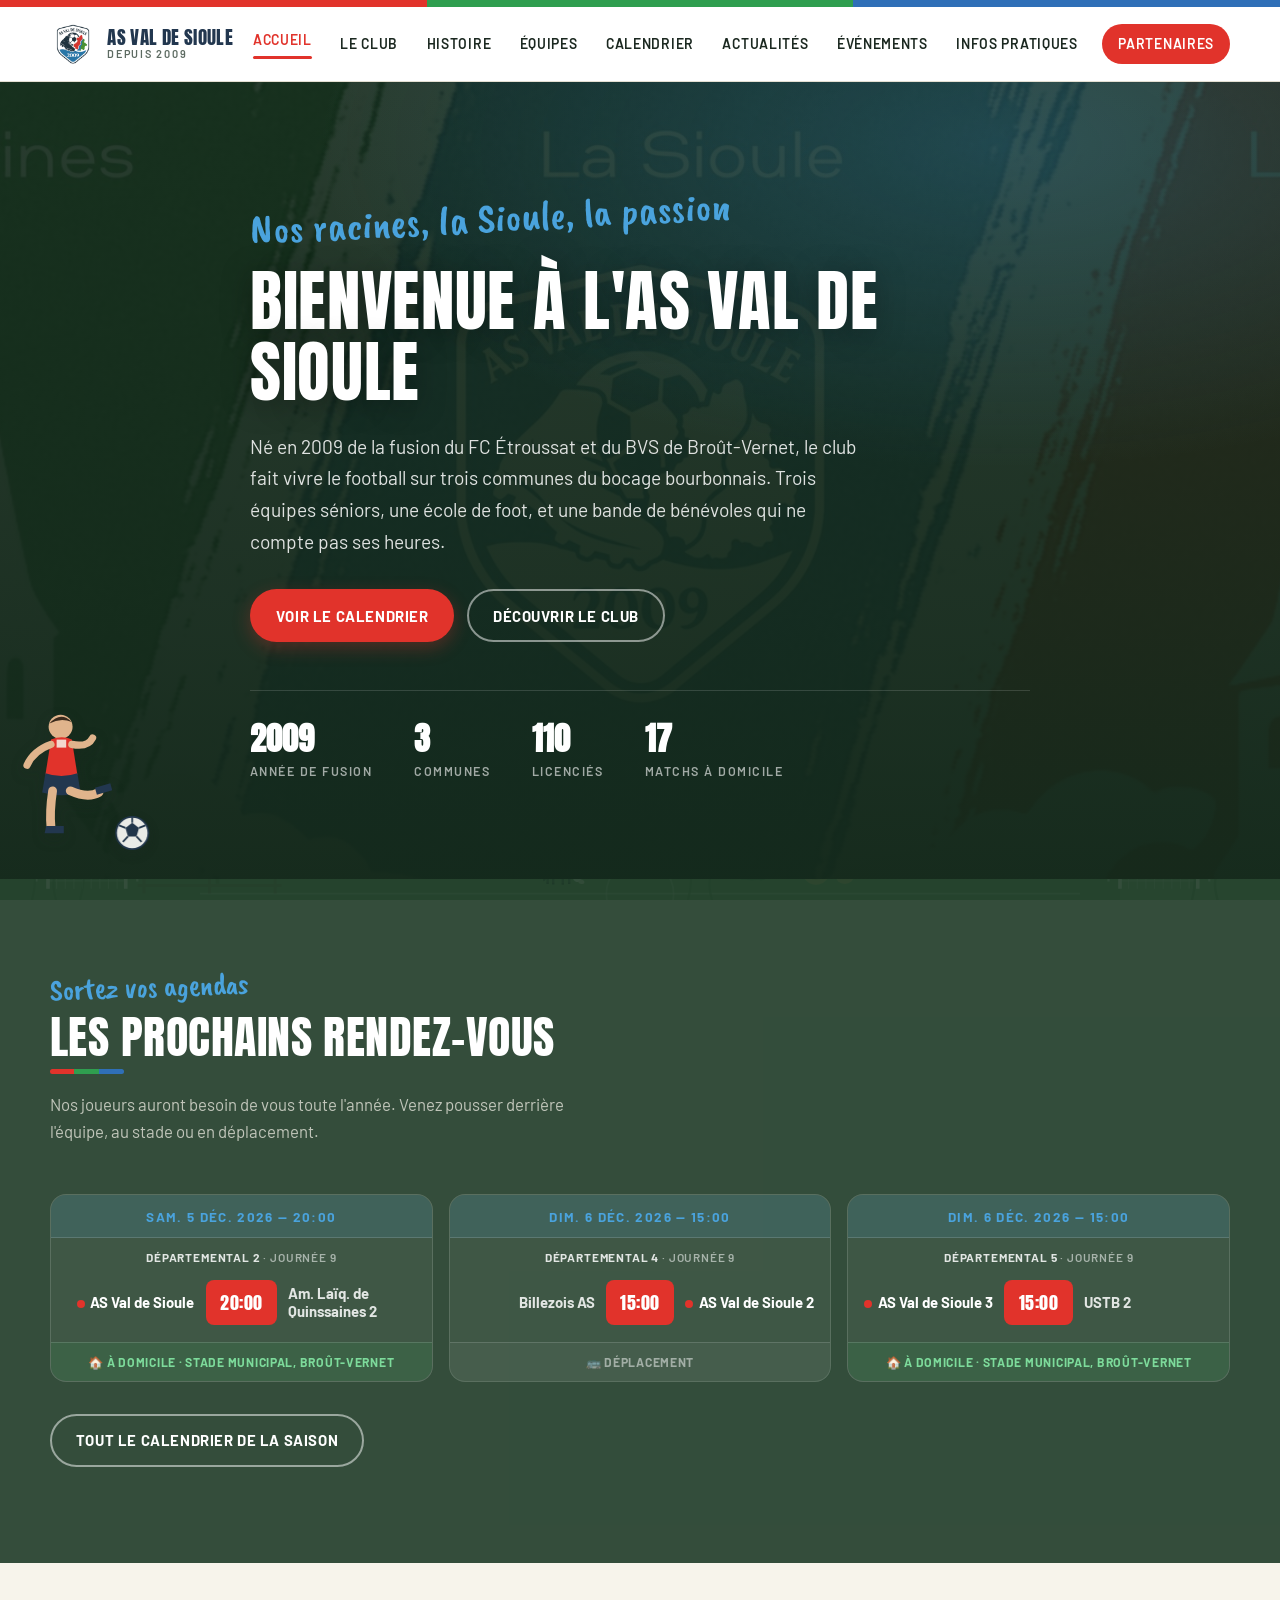
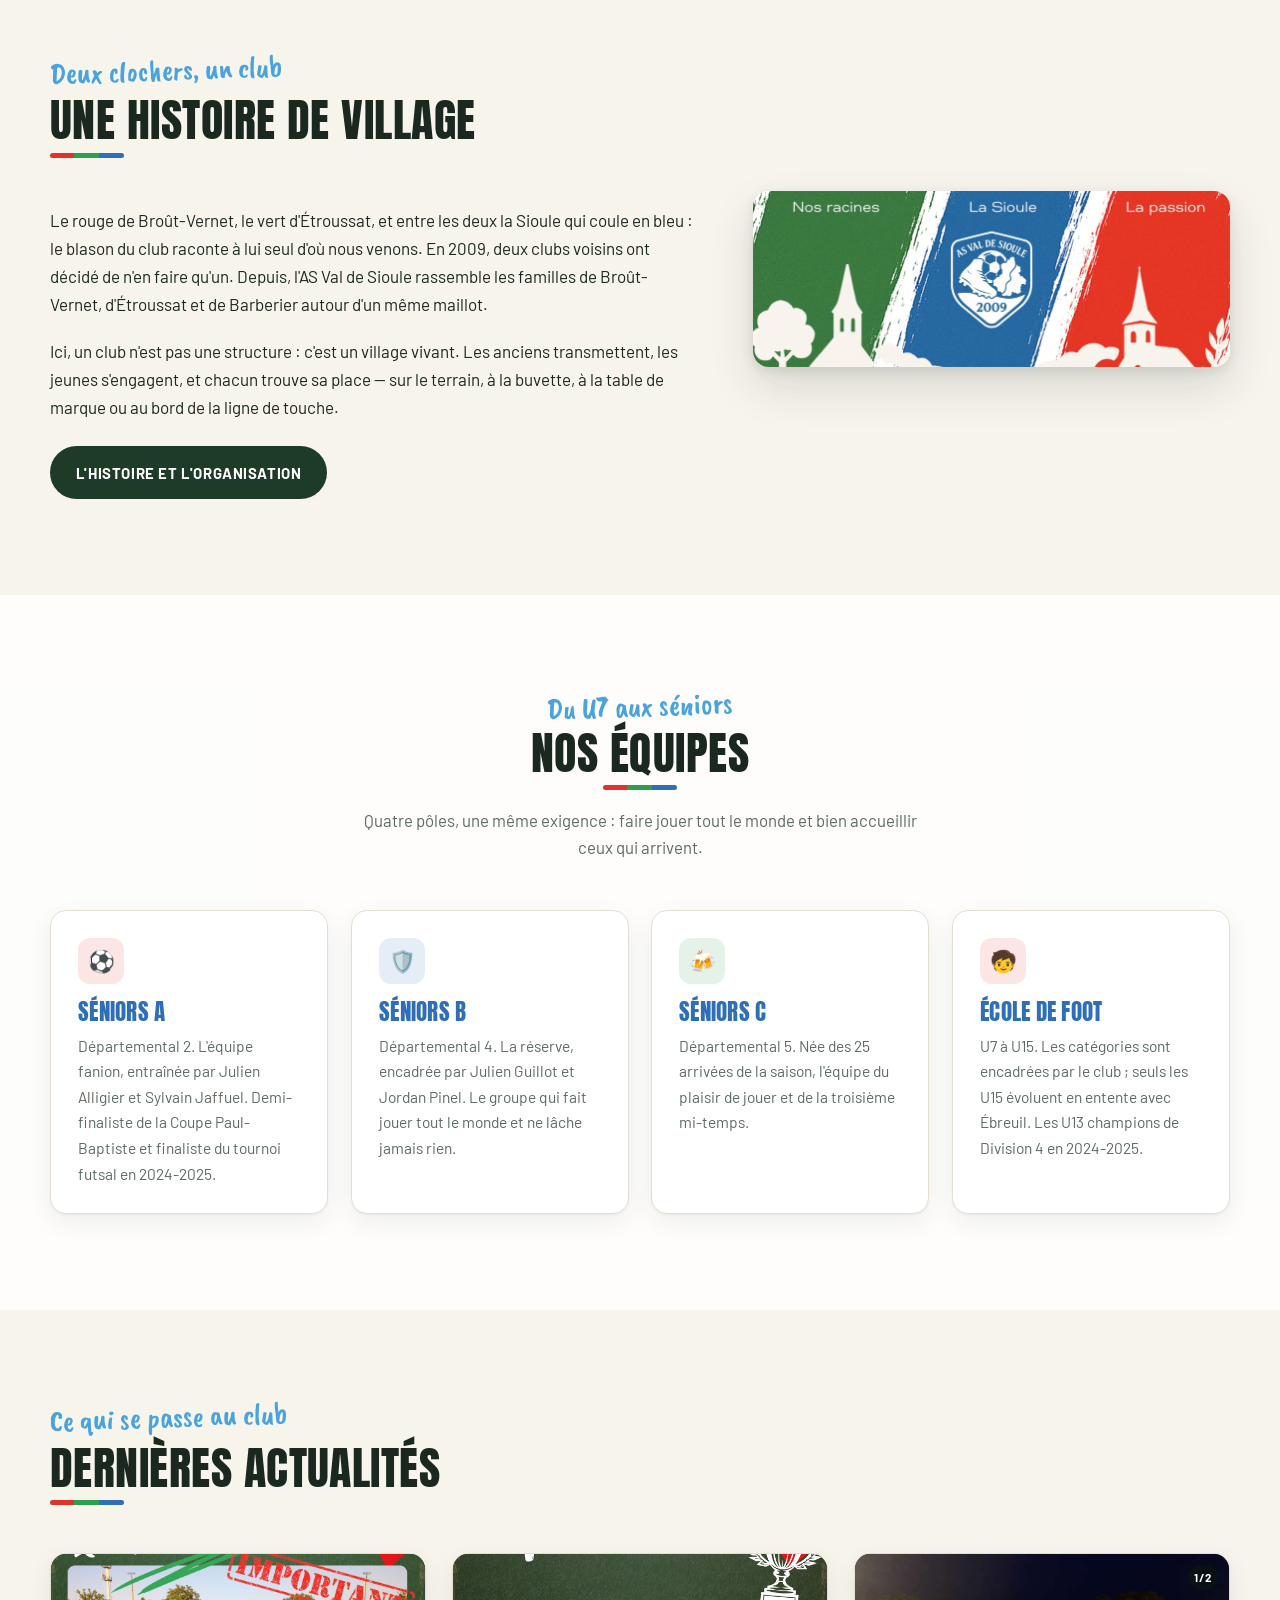
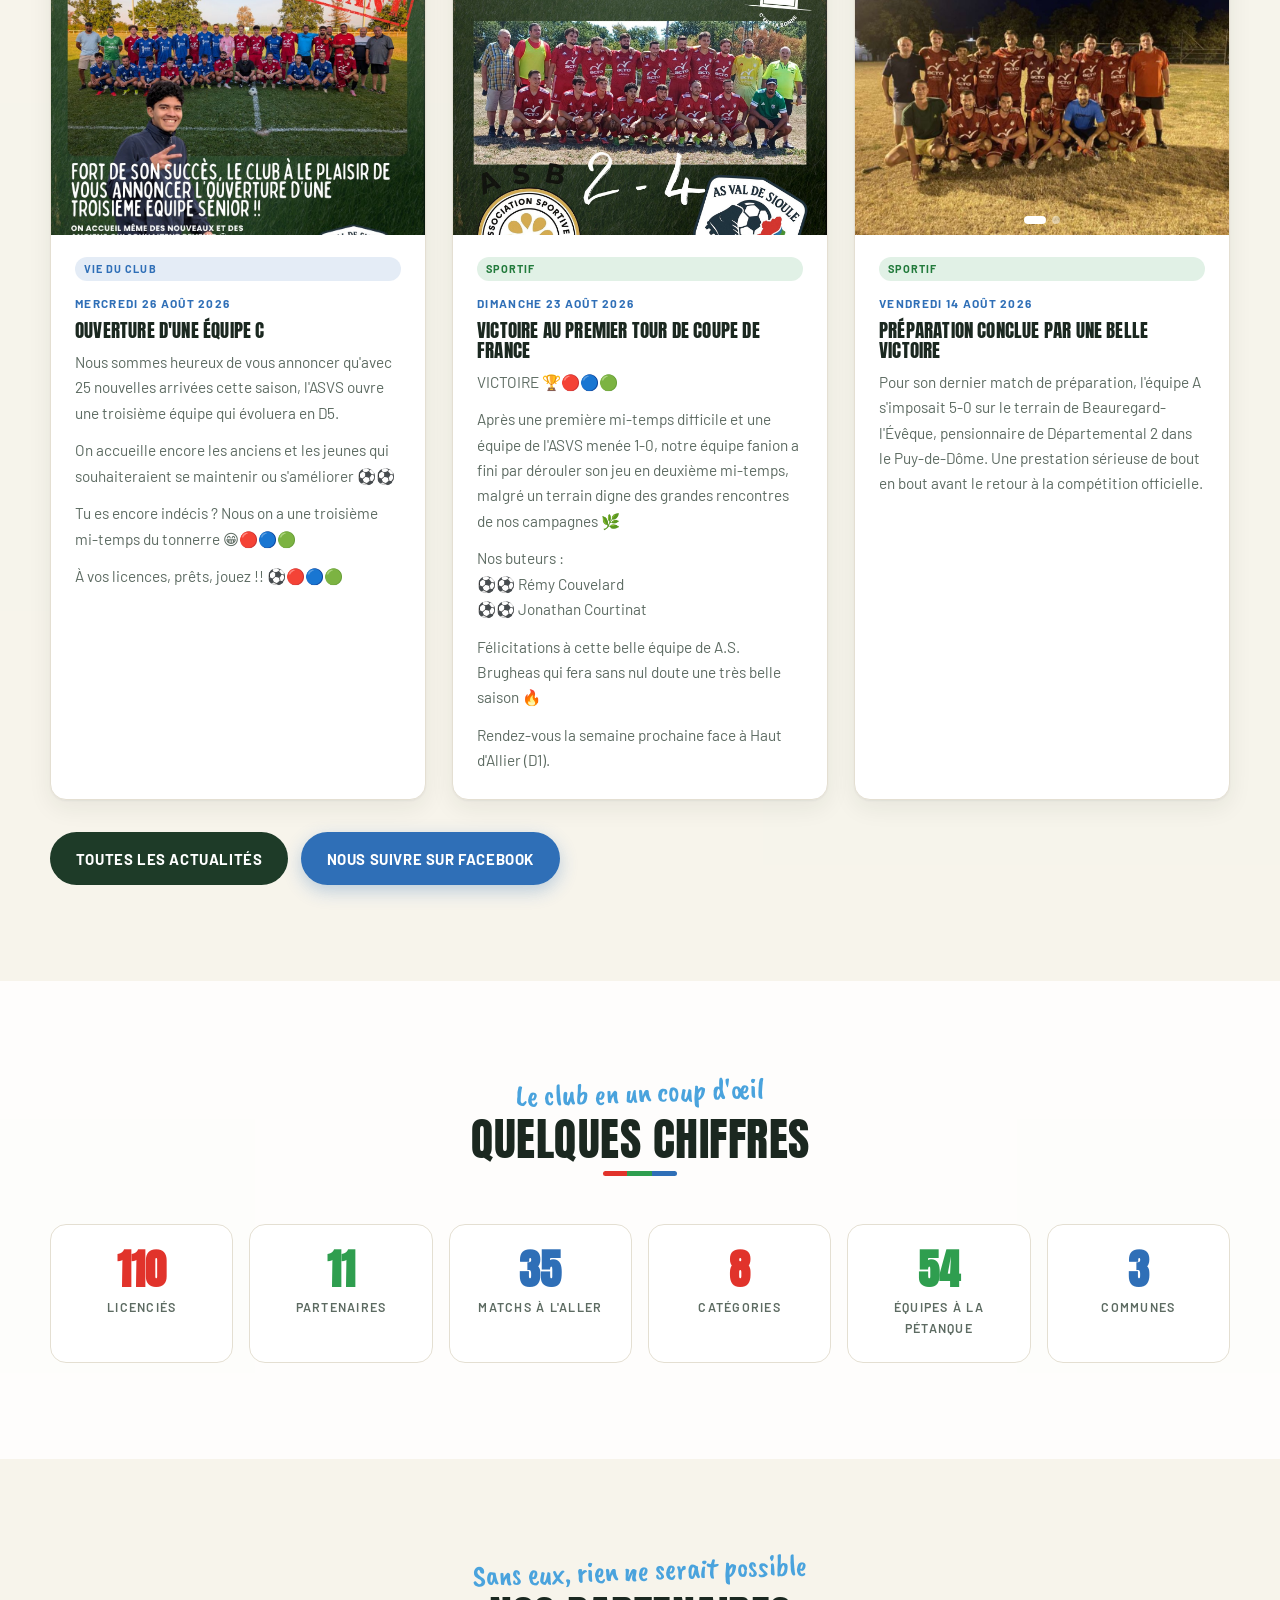
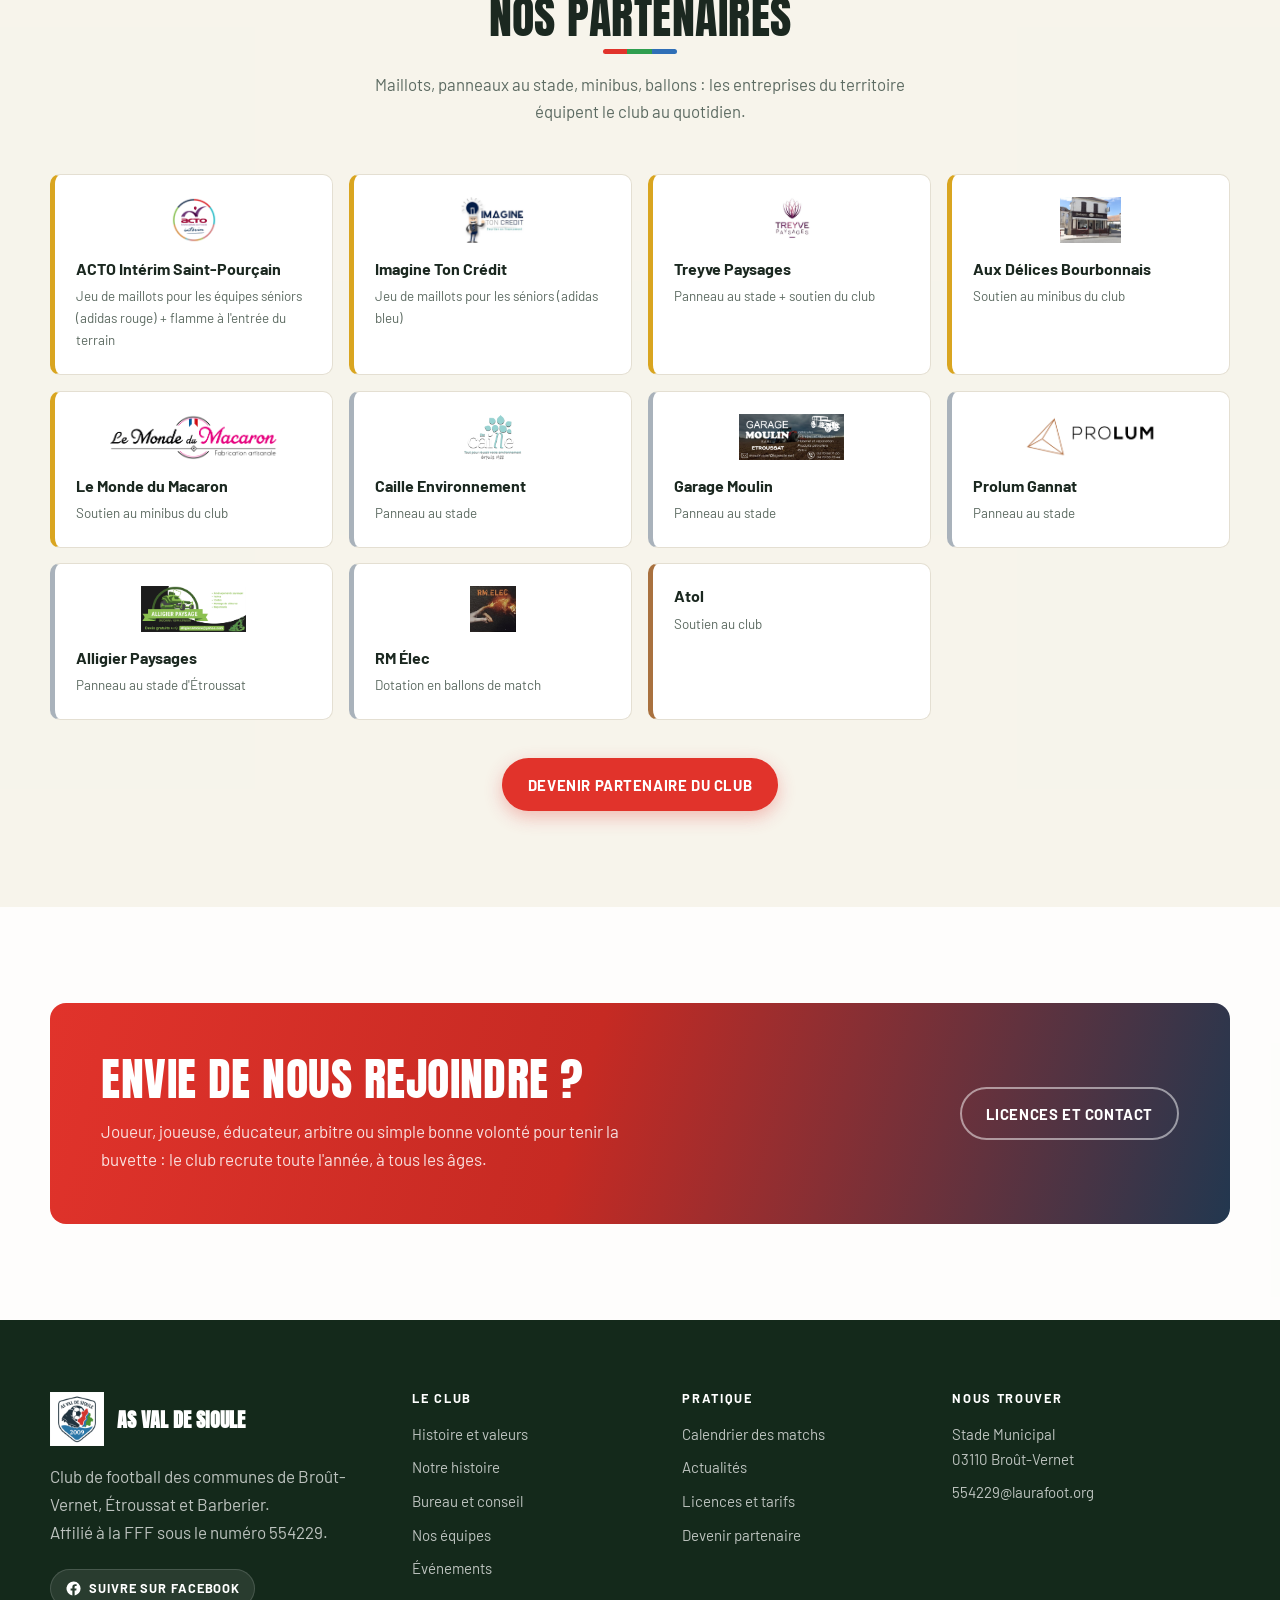
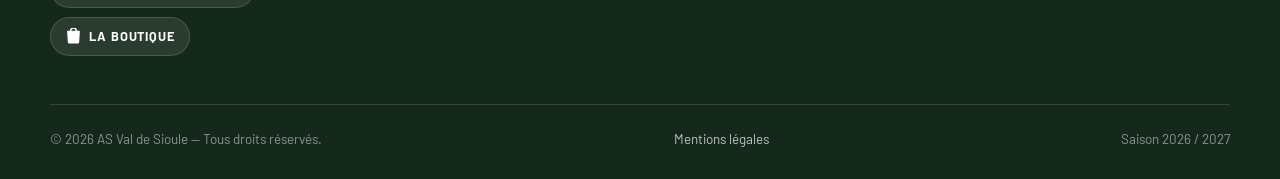
==== commit 527aa859: "Add files via upload Modifications poussées sur le site" ====
--- a/index.html
+++ b/index.html
@@ -3,6 +3,7 @@
 <head>
 <meta charset="utf-8">
 <meta name="viewport" content="width=device-width, initial-scale=1">
+<meta name="asvs-page" content="accueil">
 <title>AS Val de Sioule — Club de football de Broût-Vernet, Étroussat et Barberier</title>
 <meta name="description" content="Site officiel de l'AS Val de Sioule, club de football né en 2009 de la fusion d'Étroussat et de Broût-Vernet. Calendrier des matchs, équipes, école de foot, événements et partenaires.">
 <meta property="og:title" content="AS Val de Sioule — Nos racines, la Sioule, la passion">
@@ -19,7 +20,7 @@
 <link rel="preconnect" href="https://fonts.googleapis.com">
 <link rel="preconnect" href="https://fonts.gstatic.com" crossorigin>
 <link href="https://fonts.googleapis.com/css2?family=Anton&family=Barlow:wght@400;500;600;700&family=Caveat+Brush&display=swap" rel="stylesheet">
-<link rel="stylesheet" href="assets/css/style.css?v=20260827">
+<link rel="stylesheet" href="assets/css/style.css?v=20260903">
 </head>
 <body>
 
@@ -28,9 +29,9 @@
   <div class="chevrons"><span></span><span></span><span></span></div>
   <div class="contenu site-entete__barre">
     <a class="marque" href="index.html">
-      <img src="assets/img/logo.png" alt="Blason de l'AS Val de Sioule">
+      <img data-club="logo" data-club-alt="logoDescription" src="assets/img/logo.png" alt="Blason de l'AS Val de Sioule">
       <span class="marque__txt">
-        <span class="marque__nom">AS Val de Sioule</span>
+        <span class="marque__nom" data-club="nom">AS Val de Sioule</span>
         <span class="marque__sous">Depuis 2009</span>
       </span>
     </a>
@@ -55,24 +56,22 @@
 
 <!-- ========== HERO ========== -->
 <section class="hero">
-  <div class="hero__fond" style="background-image:url('assets/img/banniere.jpg')"></div>
+  <div class="hero__fond" data-fond-txt="hero.image" style="background-image:url('assets/img/banniere.jpg')"></div>
   <div class="contenu hero__contenu">
-    <span class="hero__script">Nos racines, la Sioule, la passion</span>
-    <h1>Bienvenue à l'<em>AS Val de Sioule</em></h1>
-    <p class="hero__chapeau">
+    <span class="hero__script" data-txt="hero.accroche">Nos racines, la Sioule, la passion</span>
+    <h1 data-txt="hero.titre">Bienvenue à l'AS Val de Sioule</h1>
+    <p class="hero__chapeau" data-txt="hero.chapeau">
       Né en 2009 de la fusion du FC Étroussat et du BVS de Broût-Vernet, le club fait vivre
-      le football sur trois communes du bocage bourbonnais. Deux équipes séniors, une école de
-      foot, et une bande de bénévoles qui ne compte pas ses heures.
+      le football sur trois communes du bocage bourbonnais.
     </p>
     <div class="groupe-btn">
-      <a class="btn btn--primaire" href="calendrier.html">Voir le calendrier</a>
-      <a class="btn btn--fantome" href="club.html">Découvrir le club</a>
+      <a class="btn btn--primaire" href="calendrier.html" data-txt="hero.bouton1">Voir le calendrier</a>
+      <a class="btn btn--fantome" href="club.html" data-txt="hero.bouton2">Découvrir le club</a>
     </div>
     <div class="hero__meta">
-      <div><strong>2009</strong><span>Année de fusion</span></div>
-      <div><strong>3</strong><span>Communes</span></div>
-      <div><strong data-club="licencies">113</strong><span>Licenciés</span></div>
-      <div><strong data-stat="domicile">—</strong><span>Matchs à domicile</span></div>
+      <div data-liste="hero.reperes" data-gabarit="repere" style="display:contents"></div>
+      <div><strong data-club="licencies">113</strong><span data-txt="hero.libelleLicencies">Licenciés</span></div>
+      <div><strong data-stat="domicile">—</strong><span data-txt="hero.libelleDomicile">Matchs à domicile</span></div>
     </div>
   </div>
 </section>
@@ -81,13 +80,13 @@
 <section class="section section--sombre">
   <div class="contenu">
     <div class="entete-section">
-      <span class="script">Sortez vos agendas</span>
-      <h2 class="souligne">Les prochains rendez-vous</h2>
-      <p class="chapeau">Nos joueurs auront besoin de vous toute l'année. Venez pousser derrière l'équipe, au stade ou en déplacement.</p>
+      <span class="script" data-txt="matchs.accroche">Sortez vos agendas</span>
+      <h2 class="souligne" data-txt="matchs.titre">Les prochains rendez-vous</h2>
+      <p class="chapeau" data-txt="matchs.chapeau">Nos joueurs auront besoin de vous toute l'année.</p>
     </div>
     <div class="matchs" id="prochains-matchs" data-nombre="3"></div>
     <div class="groupe-btn" style="margin-top:2rem">
-      <a class="btn btn--fantome" href="calendrier.html">Tout le calendrier de la saison</a>
+      <a class="btn btn--fantome" href="calendrier.html" data-txt="matchs.bouton">Tout le calendrier de la saison</a>
     </div>
   </div>
 </section>
@@ -98,26 +97,16 @@
     <div class="duo duo--large-gauche">
       <div class="reveal">
         <div class="entete-section">
-          <span class="script">Deux clochers, un club</span>
-          <h2 class="souligne">Une histoire de village</h2>
-        </div>
-        <p>
-          Le rouge de Broût-Vernet, le vert d'Étroussat, et entre les deux la Sioule qui coule en
-          bleu : le blason du club raconte à lui seul d'où nous venons. En 2009, deux clubs voisins
-          ont décidé de n'en faire qu'un. Depuis, l'AS Val de Sioule rassemble les familles de
-          Broût-Vernet, d'Étroussat et de Barberier autour d'un même maillot.
-        </p>
-        <p>
-          Ici, un club n'est pas une structure : c'est un village vivant. Les anciens transmettent,
-          les jeunes s'engagent, et chacun trouve sa place — sur le terrain, à la buvette,
-          à la table de marque ou au bord de la ligne de touche.
-        </p>
+          <span class="script" data-txt="histoire.accroche">Deux clochers, un club</span>
+          <h2 class="souligne" data-txt="histoire.titre">Une histoire de village</h2>
+        </div>
+        <div data-riche="histoire.texte"></div>
         <div class="groupe-btn" style="margin-top:1.6rem">
-          <a class="btn btn--sombre" href="club.html">L'histoire et l'organisation</a>
+          <a class="btn btn--sombre" href="club.html" data-txt="histoire.bouton">L'histoire et l'organisation</a>
         </div>
       </div>
       <div class="reveal">
-        <img src="assets/img/banniere.jpg" alt="Bannière de l'AS Val de Sioule : nos racines, la Sioule, la passion">
+        <img data-src-txt="histoire.image" src="assets/img/banniere.jpg" data-alt-txt="histoire.legendeImage" alt="Bannière de l'AS Val de Sioule : nos racines, la Sioule, la passion" loading="lazy">
       </div>
     </div>
   </div>
@@ -127,27 +116,11 @@
 <section class="section section--blanc">
   <div class="contenu">
     <div class="entete-section centre">
-      <span class="script">Du U7 aux séniors</span>
-      <h2 class="souligne">Nos équipes</h2>
-      <p class="chapeau">Trois pôles, une même exigence : faire jouer tout le monde et bien accueillir ceux qui arrivent.</p>
-    </div>
-    <div class="grille grille--3">
-      <a class="carte carte--lien reveal" href="equipes.html#equipe-A">
-        <div class="carte__pastille pastille--rouge">⚽</div>
-        <h3>Séniors A</h3>
-        <p><strong>Départemental 2.</strong> L'équipe fanion, entraînée par Julien Alligier et Sylvain Jaffuel. Demi-finaliste de la Coupe Paul-Baptiste et finaliste du tournoi futsal en 2024-2025.</p>
-      </a>
-      <a class="carte carte--lien reveal" href="equipes.html#equipe-B">
-        <div class="carte__pastille pastille--bleu">🛡️</div>
-        <h3>Séniors B</h3>
-        <p><strong>Départemental 4.</strong> La réserve, encadrée par Julien Guillot et Jordan Pinel. Le groupe qui fait jouer tout le monde et ne lâche jamais rien.</p>
-      </a>
-      <a class="carte carte--lien reveal" href="equipes.html#equipe-jeunes">
-        <div class="carte__pastille pastille--vert">🧒</div>
-        <h3>École de foot</h3>
-        <p><strong>U7 à U15.</strong> Les catégories sont encadrées par le club ; seuls les U15 évoluent en entente avec Ébreuil. Les U13 champions de Division 4 en 2024-2025.</p>
-      </a>
-    </div>
+      <span class="script" data-txt="equipes.accroche">Du U7 aux séniors</span>
+      <h2 class="souligne" data-txt="equipes.titre">Nos équipes</h2>
+      <p class="chapeau" data-txt="equipes.chapeau">Faire jouer tout le monde et bien accueillir ceux qui arrivent.</p>
+    </div>
+    <div class="grille grille--3" data-liste="equipes.cartes" data-gabarit="carteLien"></div>
   </div>
 </section>
 
@@ -155,13 +128,13 @@
 <section class="section section--creme">
   <div class="contenu">
     <div class="entete-section">
-      <span class="script">Ce qui se passe au club</span>
-      <h2 class="souligne">Dernières actualités</h2>
+      <span class="script" data-txt="actus.accroche">Ce qui se passe au club</span>
+      <h2 class="souligne" data-txt="actus.titre">Dernières actualités</h2>
     </div>
     <div class="actus" id="liste-actus" data-nombre="3"></div>
     <div class="groupe-btn" style="margin-top:2rem">
-      <a class="btn btn--sombre" href="actualites.html">Toutes les actualités</a>
-      <a class="btn btn--bleu" data-club="facebook" href="#" target="_blank" rel="noopener">Nous suivre sur Facebook</a>
+      <a class="btn btn--sombre" href="actualites.html" data-txt="actus.bouton1">Toutes les actualités</a>
+      <a class="btn btn--bleu" data-club="facebook" href="#" target="_blank" rel="noopener" data-txt="actus.bouton2">Nous suivre sur Facebook</a>
     </div>
   </div>
 </section>
@@ -170,16 +143,14 @@
 <section class="section section--blanc">
   <div class="contenu">
     <div class="entete-section centre">
-      <span class="script">Le club en un coup d'œil</span>
-      <h2 class="souligne">Quelques chiffres</h2>
+      <span class="script" data-txt="chiffres.accroche">Le club en un coup d'œil</span>
+      <h2 class="souligne" data-txt="chiffres.titre">Quelques chiffres</h2>
     </div>
     <div class="chiffres">
-      <div class="chiffre reveal"><strong data-club="licencies">113</strong><span>Licenciés</span></div>
-      <div class="chiffre reveal"><strong>7</strong><span>Catégories</span></div>
-      <div class="chiffre reveal"><strong data-stat="partenaires">—</strong><span>Partenaires</span></div>
-      <div class="chiffre reveal"><strong data-stat="matchs">23</strong><span>Matchs à l'aller</span></div>
-      <div class="chiffre reveal"><strong>54</strong><span>Équipes à la pétanque</span></div>
-      <div class="chiffre reveal"><strong>3</strong><span>Communes</span></div>
+      <div class="chiffre reveal"><strong data-club="licencies">113</strong><span data-txt="chiffres.libelleLicencies">Licenciés</span></div>
+      <div class="chiffre reveal"><strong data-stat="partenaires">—</strong><span data-txt="chiffres.libellePartenaires">Partenaires</span></div>
+      <div class="chiffre reveal"><strong data-stat="matchs">35</strong><span data-txt="chiffres.libelleMatchs">Matchs à l'aller</span></div>
+      <div data-liste="chiffres.autres" data-gabarit="chiffre" style="display:contents"></div>
     </div>
   </div>
 </section>
@@ -188,13 +159,13 @@
 <section class="section section--creme">
   <div class="contenu">
     <div class="entete-section centre">
-      <span class="script">Sans eux, rien ne serait possible</span>
-      <h2 class="souligne">Nos partenaires</h2>
-      <p class="chapeau">Maillots, panneaux au stade, minibus, ballons : les entreprises du territoire équipent le club au quotidien.</p>
+      <span class="script" data-txt="partenaires.accroche">Sans eux, rien ne serait possible</span>
+      <h2 class="souligne" data-txt="partenaires.titre">Nos partenaires</h2>
+      <p class="chapeau" data-txt="partenaires.chapeau">Les entreprises du territoire équipent le club au quotidien.</p>
     </div>
     <div class="partenaires" id="bandeau-partenaires"></div>
     <div class="centre" style="margin-top:2.4rem">
-      <a class="btn btn--primaire" href="partenaires.html">Devenir partenaire du club</a>
+      <a class="btn btn--primaire" href="partenaires.html" data-txt="partenaires.bouton">Devenir partenaire du club</a>
     </div>
   </div>
 </section>
@@ -204,12 +175,11 @@
   <div class="contenu">
     <div class="cta-bande reveal">
       <div>
-        <h2>Envie de nous rejoindre&nbsp;?</h2>
-        <p>Joueur, joueuse, éducateur, arbitre ou simple bonne volonté pour tenir la buvette :
-           le club recrute toute l'année, à tous les âges.</p>
+        <h2 data-txt="appel.titre">Envie de nous rejoindre&nbsp;?</h2>
+        <p data-txt="appel.texte">Le club recrute toute l'année, à tous les âges.</p>
       </div>
       <div class="groupe-btn">
-        <a class="btn btn--fantome" href="infos.html">Licences et contact</a>
+        <a class="btn btn--fantome" href="infos.html" data-txt="appel.bouton">Licences et contact</a>
       </div>
     </div>
   </div>
@@ -221,44 +191,27 @@
 <footer class="site-pied">
   <div class="contenu">
     <div class="pied__grille">
-      <div>
+            <div>
         <div class="pied__marque">
-          <img src="assets/img/logo.png" alt="">
-          <strong>AS Val de Sioule</strong>
-        </div>
-        <p>Club de football des communes de Broût-Vernet, Étroussat et Barberier.<br>
-           Affilié à la FFF sous le numéro <span data-club="affiliation">554229</span>.</p>
+          <img data-club="logo" src="assets/img/logo.png" alt="">
+          <strong data-club="nom">AS Val de Sioule</strong>
+        </div>
+        <p><span data-pied="presentation">Club de football des communes de Broût-Vernet, Étroussat et Barberier.</span><br>
+           <span data-pied="mentionAffiliation">Affilié à la FFF sous le numéro</span> <span data-club="affiliation">554229</span>.</p>
         <div class="reseaux">
           <a class="reseaux--facebook" data-club="facebook" href="#" target="_blank" rel="noopener">
             <svg viewBox="0 0 24 24" aria-hidden="true"><path d="M22 12a10 10 0 1 0-11.6 9.9v-7H7.9V12h2.5V9.8c0-2.5 1.5-3.9 3.8-3.9 1.1 0 2.2.2 2.2.2v2.5h-1.3c-1.2 0-1.6.8-1.6 1.6V12h2.8l-.4 2.9h-2.3v7A10 10 0 0 0 22 12z"/></svg>
-            <span>Suivre sur Facebook</span>
+            <span data-pied="boutonFacebook">Suivre sur Facebook</span>
           </a>
           <a class="reseaux--boutique" data-club="boutique" href="#" target="_blank" rel="noopener">
             <svg viewBox="0 0 24 24" aria-hidden="true"><path d="M7 4a5 5 0 0 1 10 0h3a1 1 0 0 1 1 1l-1 15a2 2 0 0 1-2 2H6a2 2 0 0 1-2-2L3 5a1 1 0 0 1 1-1h3zm2 0h6a3 3 0 0 0-6 0z"/></svg>
-            <span>La boutique</span>
+            <span data-pied="boutonBoutique">La boutique</span>
           </a>
         </div>
       </div>
+      <div data-pied="colonnes" style="display:contents"></div>
       <div>
-        <h4>Le club</h4>
-        <ul>
-          <li><a href="club.html">Histoire et valeurs</a></li>
-          <li><a href="club.html#organisation">Bureau et conseil</a></li>
-          <li><a href="equipes.html">Nos équipes</a></li>
-          <li><a href="evenements.html">Événements</a></li>
-        </ul>
-      </div>
-      <div>
-        <h4>Pratique</h4>
-        <ul>
-          <li><a href="calendrier.html">Calendrier des matchs</a></li>
-          <li><a href="actualites.html">Actualités</a></li>
-          <li><a href="infos.html">Licences et tarifs</a></li>
-          <li><a href="partenaires.html">Devenir partenaire</a></li>
-        </ul>
-      </div>
-      <div>
-        <h4>Nous trouver</h4>
+        <h4 data-pied="titreContact">Nous trouver</h4>
         <ul>
           <li><span data-club="stade">Stade Municipal</span><br><span data-club="codePostal">03110</span> <span data-club="ville">Broût-Vernet</span></li>
           <li><a data-club="email" href="#"></a></li>
@@ -266,13 +219,13 @@
       </div>
     </div>
     <div class="pied__bas">
-      <span>© <span data-annee>2026</span> AS Val de Sioule — Tous droits réservés.</span>
-      <span><a href="mentions-legales.html">Mentions légales</a></span>
-      <span>Saison <span data-club="saison">2026 / 2027</span></span>
+            <span>© <span data-annee>2026</span> <span data-pied="copyright">AS Val de Sioule — Tous droits réservés.</span></span>
+      <span><a href="mentions-legales.html" data-pied="lienMentions">Mentions légales</a></span>
+      <span><span data-pied="prefixeSaison">Saison</span> <span data-club="saison">2026 / 2027</span></span>
     </div>
   </div>
 </footer>
-<script src="assets/js/main.js?v=20260827" defer></script>
+<script src="assets/js/main.js?v=20260903" defer></script>
 
 <!-- Identification du back-office : permet aux liens d'invitation
      et de récupération de mot de passe d'aboutir sur /admin/. -->
--- a/assets/css/style.css
+++ b/assets/css/style.css
@@ -904,6 +904,154 @@
   .chrono__pastille { left: 0; width: 28px; height: 28px; }
 }
 
+/* ---------- 17 quater. Décor de campagne vivant ----------
+   Un paysage fixe derrière le site : les deux églises, la Sioule,
+   les vaches, les cages de foot. Les sections sont légèrement
+   translucides pour le laisser voir sans gêner la lecture. */
+
+.decor {
+  position: fixed;
+  left: 0; right: 0; bottom: 0;
+  height: min(56vh, 540px);
+  z-index: -1;
+  pointer-events: none;
+  opacity: 1;
+}
+.decor svg { width: 100%; height: 100%; display: block; }
+
+/* Ciel : nuages et oiseaux qui dérivent */
+.decor__nuages { animation: derive 90s linear infinite; }
+.decor__nuages--lent { animation: derive 150s linear infinite; }
+@keyframes derive {
+  from { transform: translateX(-280px); }
+  to   { transform: translateX(1880px); }
+}
+.decor__oiseaux { animation: survol 42s linear infinite; }
+@keyframes survol {
+  0%   { transform: translate(-160px, 20px); }
+  50%  { transform: translate(760px, -14px); }
+  100% { transform: translate(1740px, 16px); }
+}
+
+/* Les herbes et les arbres respirent */
+.decor__herbe { transform-origin: bottom center; animation: brise 7s ease-in-out infinite; }
+.decor__arbre { transform-origin: bottom center; animation: brise 9s ease-in-out infinite; }
+@keyframes brise {
+  0%, 100% { transform: skewX(0deg); }
+  50%      { transform: skewX(1.4deg); }
+}
+
+/* La queue de la vache */
+.decor__queue { transform-origin: top center; animation: queue 4s ease-in-out infinite; }
+@keyframes queue {
+  0%, 70%, 100% { transform: rotate(0deg); }
+  80%           { transform: rotate(14deg); }
+  90%           { transform: rotate(-10deg); }
+}
+
+/* ---- Le ballon ---- */
+.ballon {
+  position: fixed;
+  left: 0; top: 0;
+  width: 34px; height: 34px;
+  z-index: 2;
+  pointer-events: none;
+  opacity: .92;
+  will-change: transform;
+  filter: drop-shadow(0 4px 6px rgba(27, 40, 32, .3));
+}
+.ballon svg { width: 100%; height: 100%; display: block; }
+
+/* ---- Les deux joueurs ---- */
+.joueur {
+  position: fixed;
+  bottom: 58px;
+  width: 96px; height: 136px;
+  z-index: 1;
+  pointer-events: none;
+  opacity: 0;
+  transition: opacity .45s ease;
+  filter: drop-shadow(0 5px 7px rgba(27, 40, 32, .22));
+}
+.joueur svg { width: 100%; height: 100%; display: block; }
+.joueur--frappe   { left: 1.5%; }
+.joueur--receveur { right: 1.5%; }
+
+/* Le frappeur arme sa jambe, le receveur amortit */
+.joueur__frappe   { transform-origin: 64px 106px; animation: frappe 3.4s ease-in-out infinite; }
+@keyframes frappe {
+  0%, 55%, 100% { transform: rotate(0deg); }
+  35%           { transform: rotate(-34deg); }
+  45%           { transform: rotate(12deg); }
+}
+.joueur__controle { transform-origin: 76px 106px; animation: controle 3.4s ease-in-out infinite; }
+@keyframes controle {
+  0%, 60%, 100% { transform: rotate(0deg); }
+  30%           { transform: rotate(10deg); }
+  45%           { transform: rotate(-6deg); }
+}
+
+/* Les sections laissent voir le décor */
+.section--creme  { background: rgba(247, 244, 236, .80); }
+.section--blanc  { background: rgba(255, 255, 255, .82); }
+.section--sombre { background: rgba(30, 59, 40, .90); }
+
+/* Les blocs de texte dense restent parfaitement lisibles */
+.carte, .match, .actu, .equipe, .personne, .partenaire, .affiche,
+.document, .pack, .chiffre, .table-enveloppe, .encadre, .galerie figure {
+  backdrop-filter: saturate(1.06);
+}
+
+/* Tablette : décor et ballon conservés, échelle réduite */
+@media (max-width: 1000px) {
+  .decor { height: min(48vh, 420px); }
+  .joueur { width: 78px; height: 110px; bottom: 52px; }
+}
+
+/* Téléphone : tout reste visible, en plus discret */
+@media (max-width: 700px) {
+  .decor { height: 40vh; opacity: .92; }
+  .ballon { width: 26px; height: 26px; }
+  .joueur { width: 60px; height: 86px; bottom: 40px; }
+  .section--creme  { background: rgba(247, 244, 236, .86); }
+  .section--blanc  { background: rgba(255, 255, 255, .88); }
+}
+
+@media (prefers-reduced-motion: reduce) {
+  .decor__nuages, .decor__nuages--lent, .decor__oiseaux,
+  .decor__herbe, .decor__arbre, .decor__queue,
+  .joueur__frappe, .joueur__controle { animation: none; }
+  .ballon, .joueur { display: none; }
+}
+
+@media print {
+  .decor, .ballon, .joueur { display: none !important; }
+}
+
+/* ---------- 17 quinquies. Affiches officielles ---------- */
+.affiches {
+  display: grid; gap: 1.4rem;
+  grid-template-columns: repeat(auto-fill, minmax(280px, 1fr));
+}
+.affiche {
+  margin: 0; background: #fff;
+  border: 1px solid var(--bordure); border-radius: var(--radius);
+  overflow: hidden; box-shadow: var(--ombre);
+  display: flex; flex-direction: column;
+  transition: transform .18s ease, box-shadow .18s ease;
+}
+.affiche:hover { transform: translateY(-3px); box-shadow: var(--ombre-forte); }
+.affiche__vue { display: block; background: var(--pelouse); }
+.affiche__vue img { width: 100%; display: block; }
+.affiche__pied {
+  display: flex; align-items: center; gap: 1rem; flex-wrap: wrap;
+  padding: 1.1rem 1.3rem; border-top: 1px solid var(--bordure);
+}
+.affiche__txt { display: flex; flex-direction: column; min-width: 0; flex: 1; }
+.affiche__txt b { font-size: .98rem; line-height: 1.3; }
+.affiche__txt span { font-size: .84rem; color: var(--texte-doux); }
+.affiche__btn { padding: .6em 1.1em; font-size: .8rem; }
+
 /* ---------- 18. Retour en haut ---------- */
 .haut {
   position: fixed; right: 1.2rem; bottom: 1.2rem; z-index: 90;
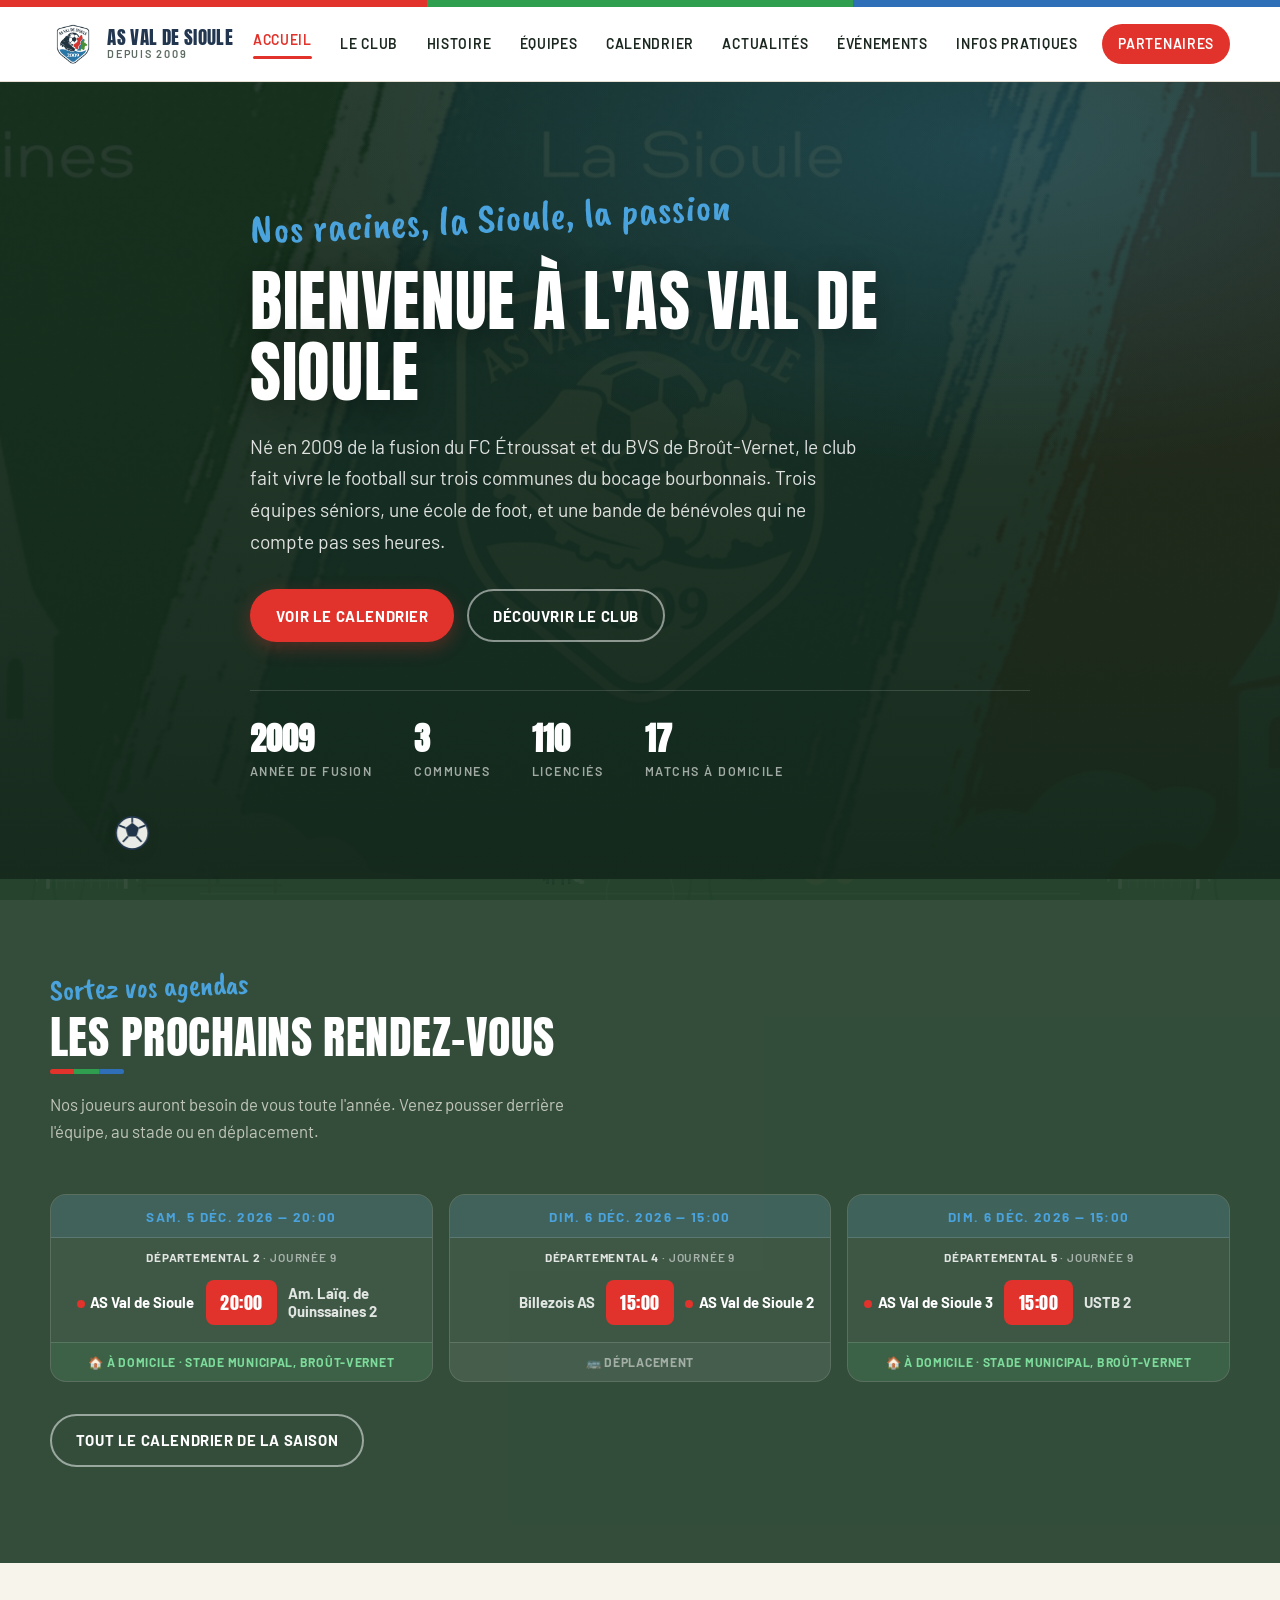
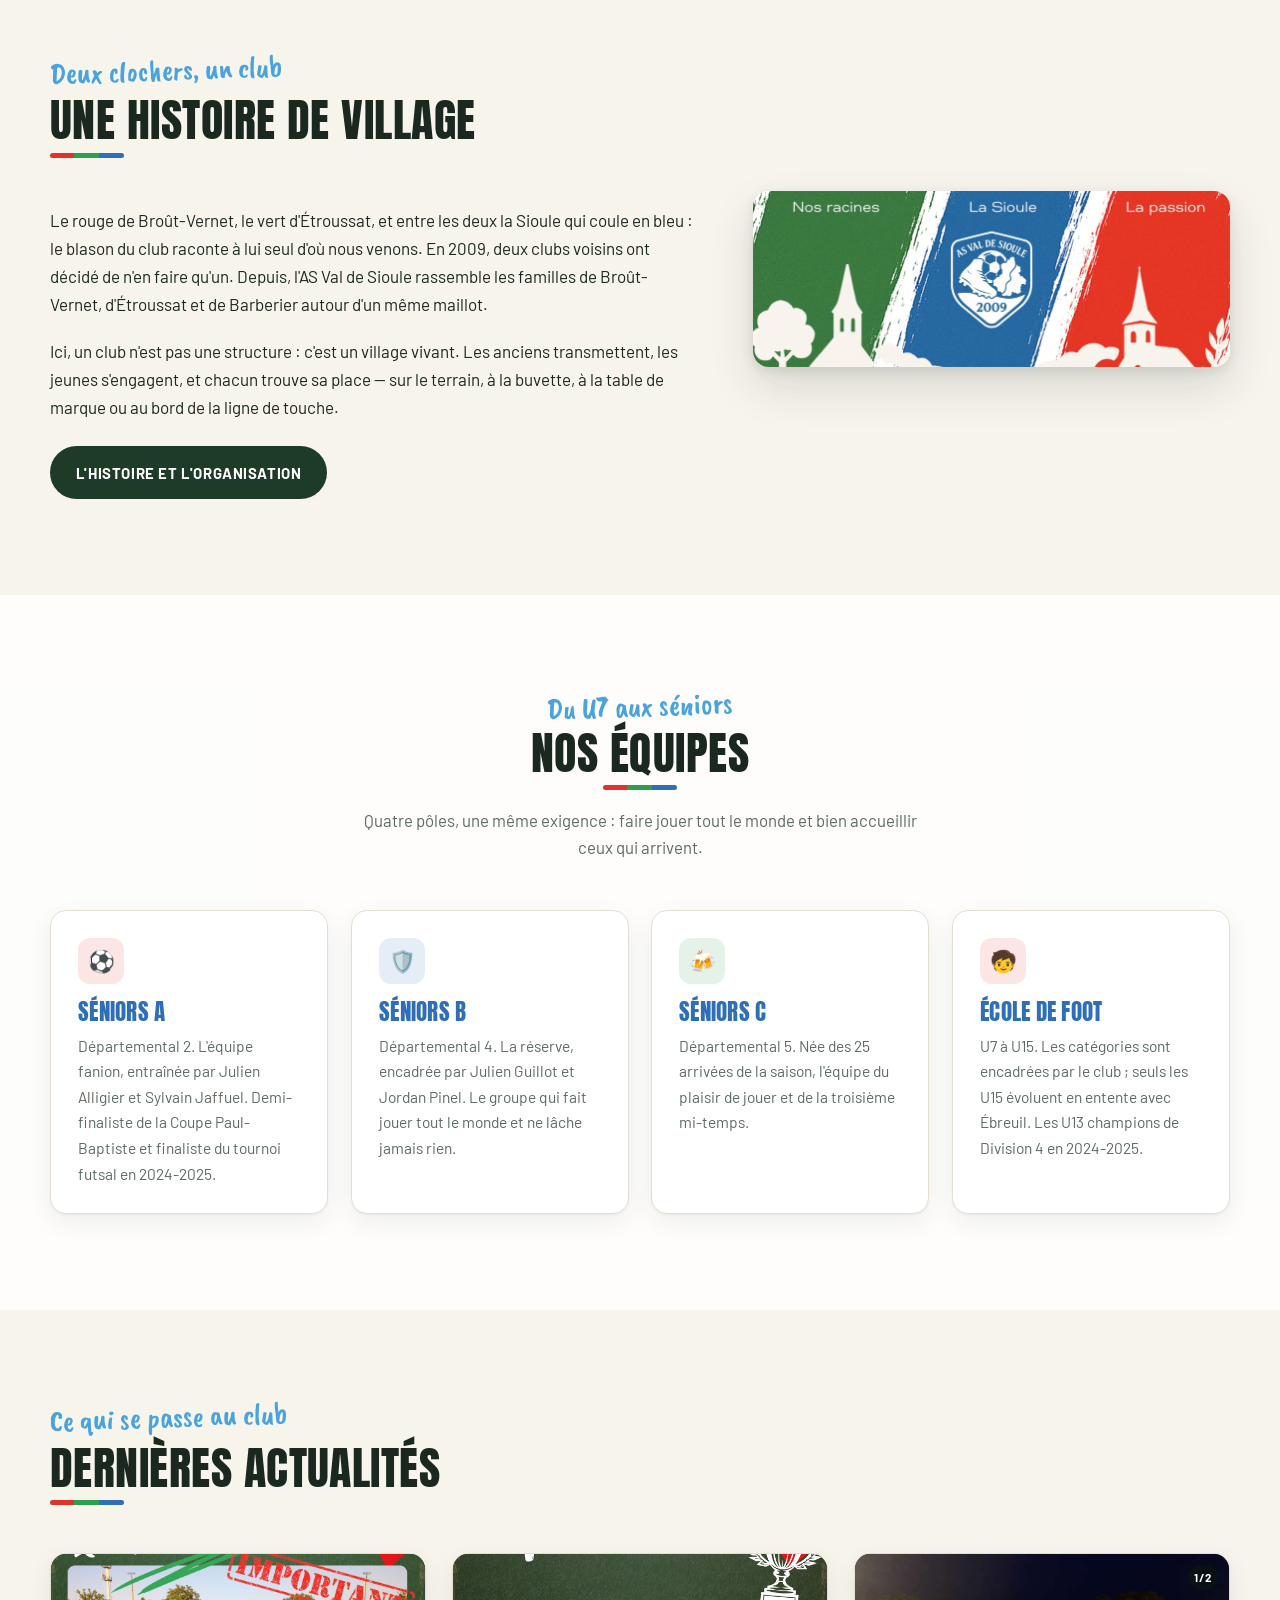
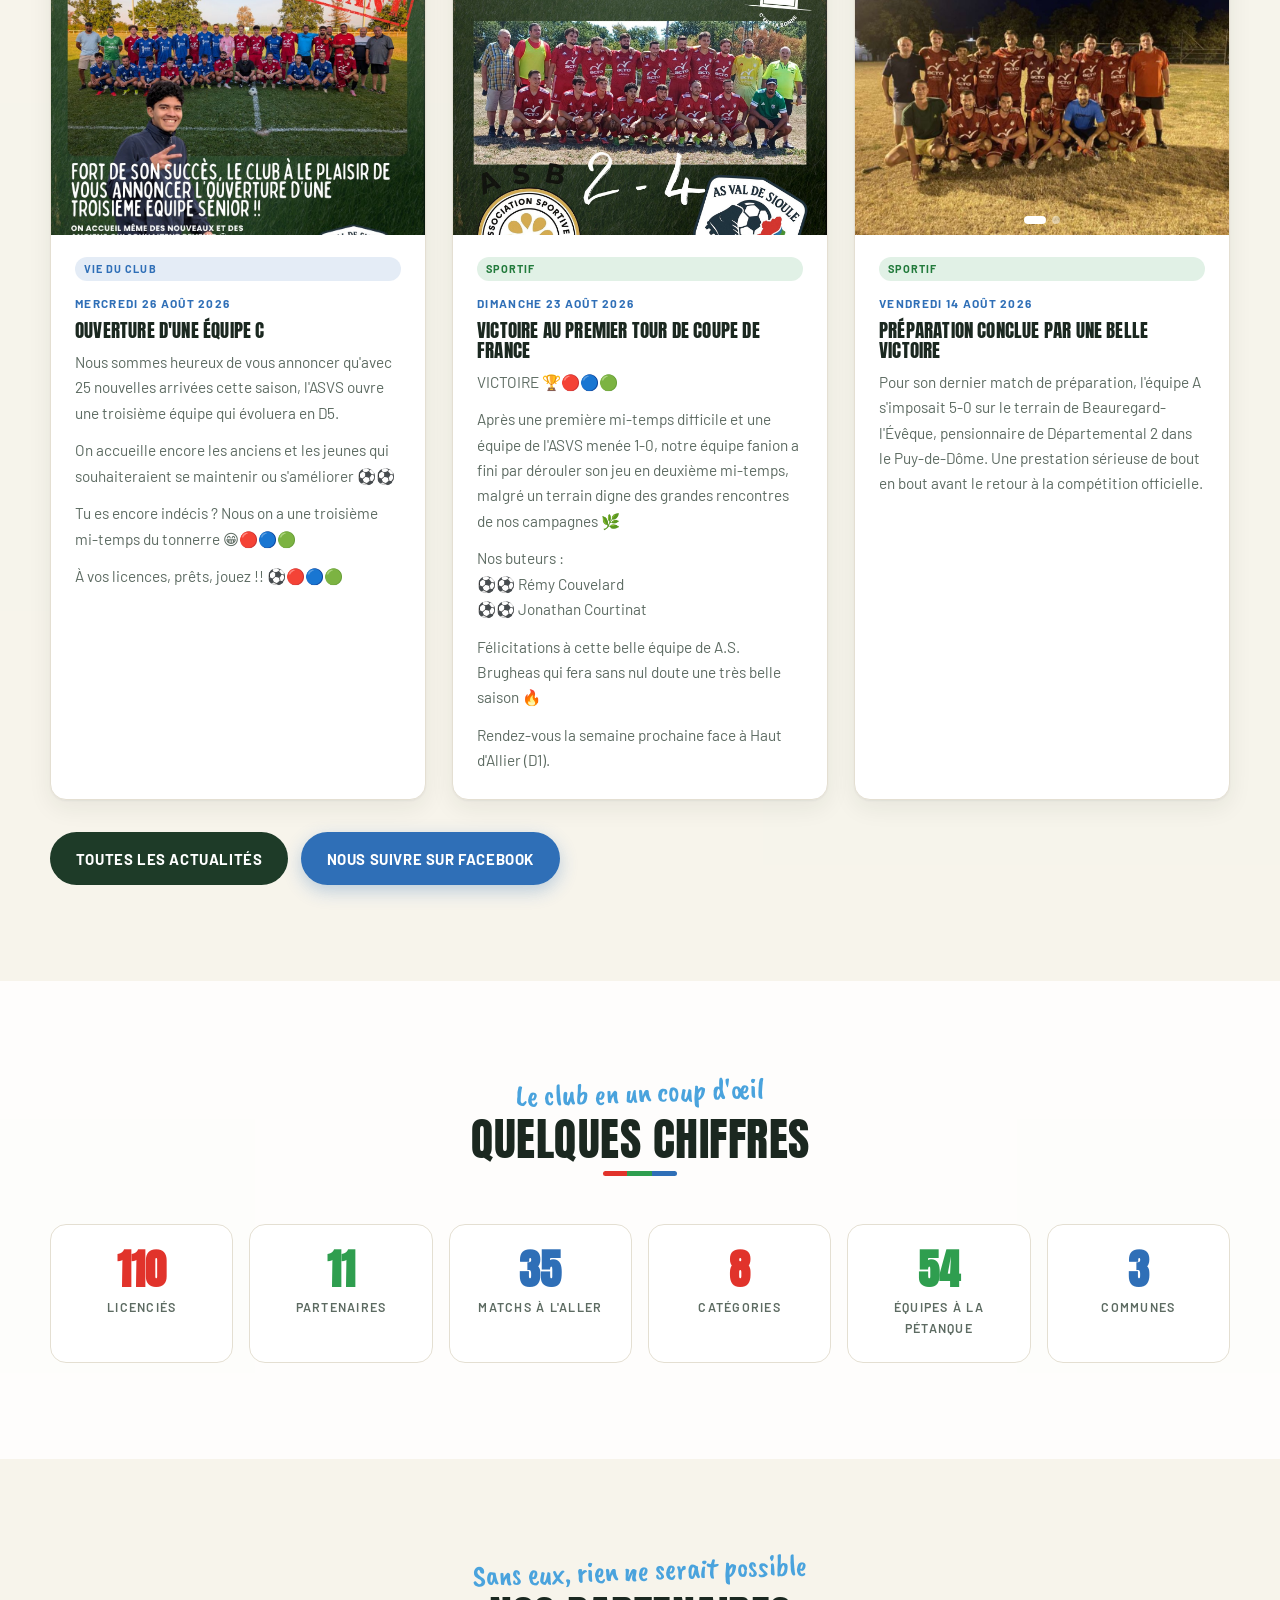
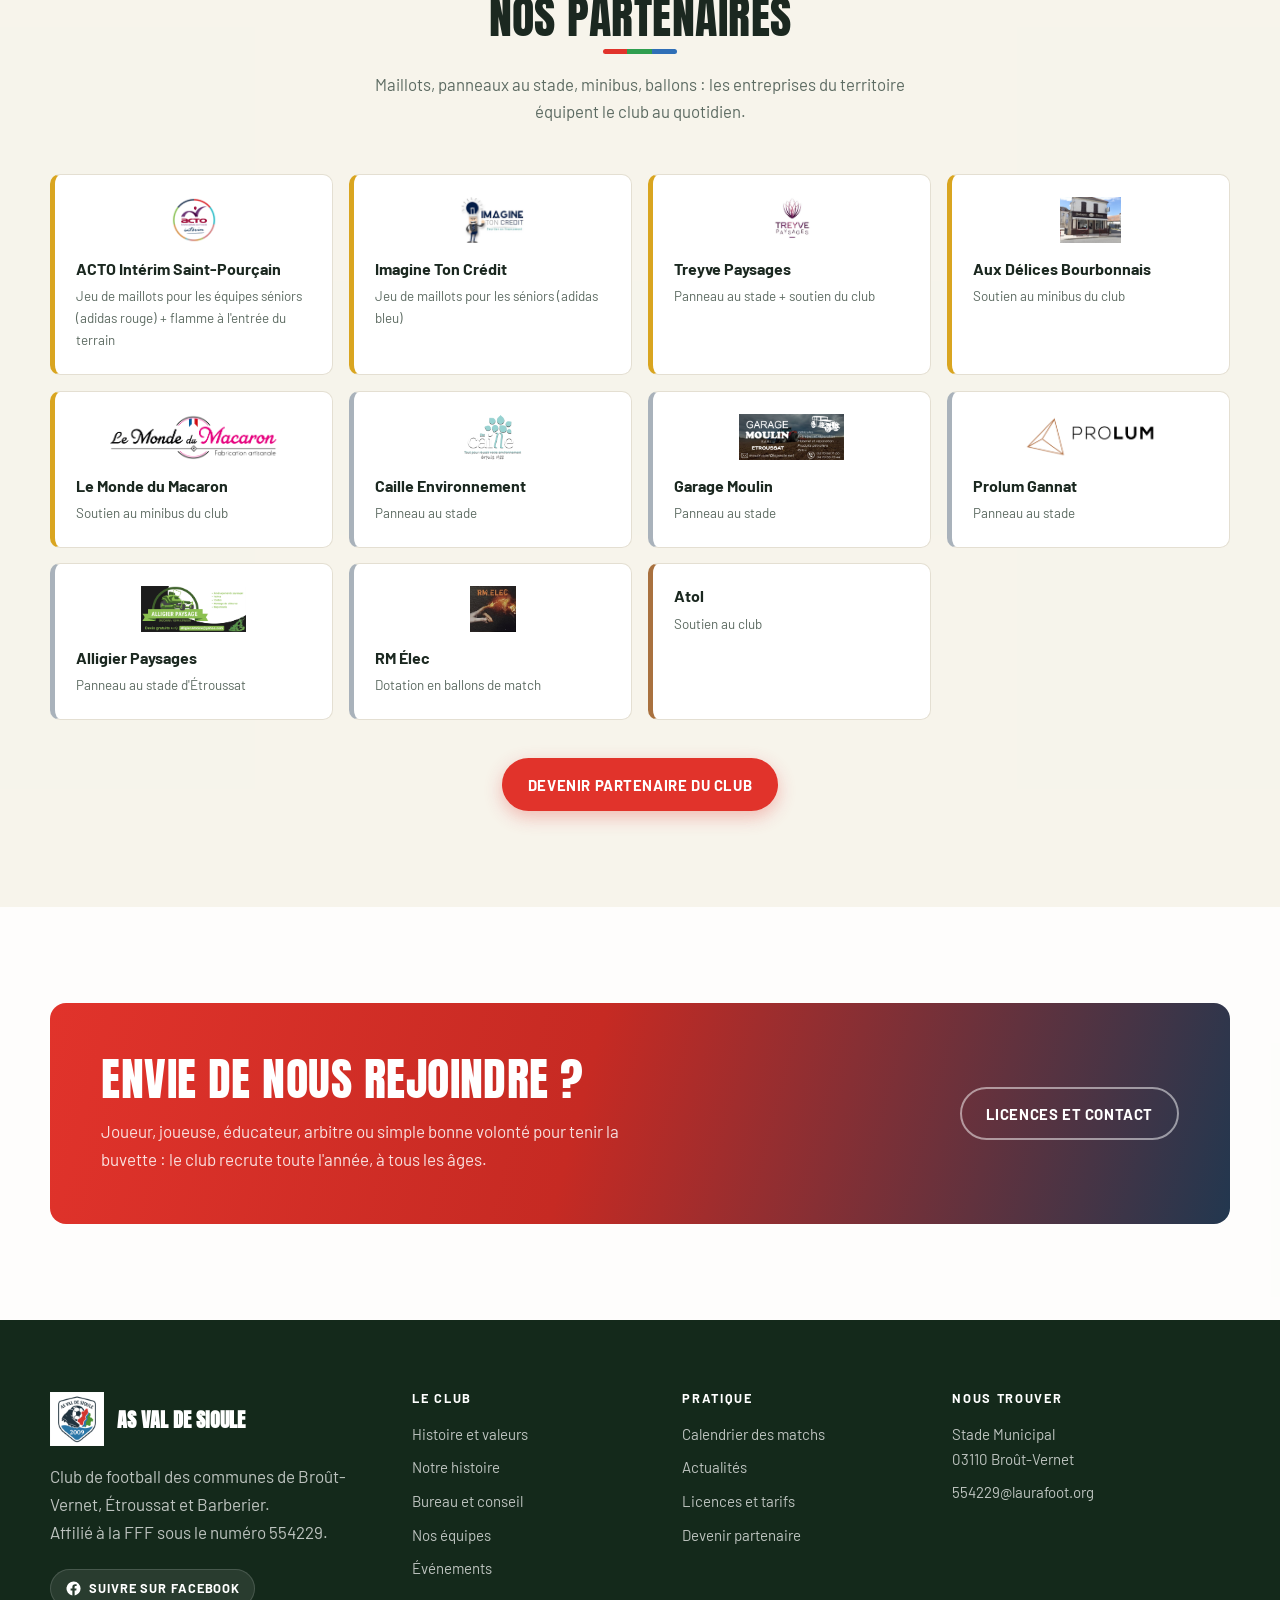
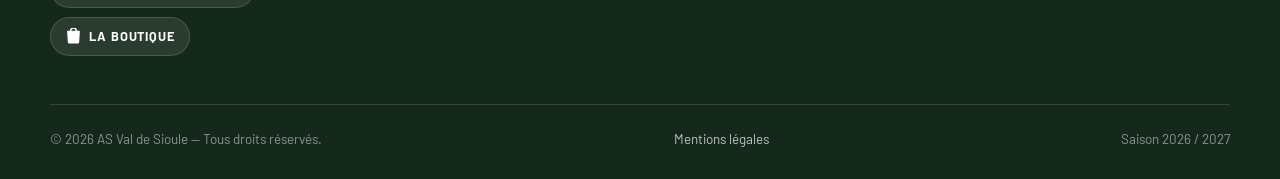
==== commit 7b2e9487: "Add files via upload" ====
--- a/index.html
+++ b/index.html
@@ -20,7 +20,7 @@
 <link rel="preconnect" href="https://fonts.googleapis.com">
 <link rel="preconnect" href="https://fonts.gstatic.com" crossorigin>
 <link href="https://fonts.googleapis.com/css2?family=Anton&family=Barlow:wght@400;500;600;700&family=Caveat+Brush&display=swap" rel="stylesheet">
-<link rel="stylesheet" href="assets/css/style.css?v=20260903">
+<link rel="stylesheet" href="assets/css/style.css?v=20260907">
 </head>
 <body>
 
@@ -225,7 +225,7 @@
     </div>
   </div>
 </footer>
-<script src="assets/js/main.js?v=20260903" defer></script>
+<script src="assets/js/main.js?v=20260907" defer></script>
 
 <!-- Identification du back-office : permet aux liens d'invitation
      et de récupération de mot de passe d'aboutir sur /admin/. -->
--- a/assets/css/style.css
+++ b/assets/css/style.css
@@ -967,7 +967,11 @@
   position: fixed;
   bottom: 58px;
   width: 96px; height: 136px;
-  z-index: 1;
+  /* Les joueurs font partie du décor : ils passent derrière le contenu, comme
+     les clochers et les vaches. Sur tablette et téléphone les marges latérales
+     disparaissent, et sans cela ils se poseraient en travers des textes.
+     Seul le ballon reste au premier plan : c'est lui qui traverse la page. */
+  z-index: -1;
   pointer-events: none;
   opacity: 0;
   transition: opacity .45s ease;
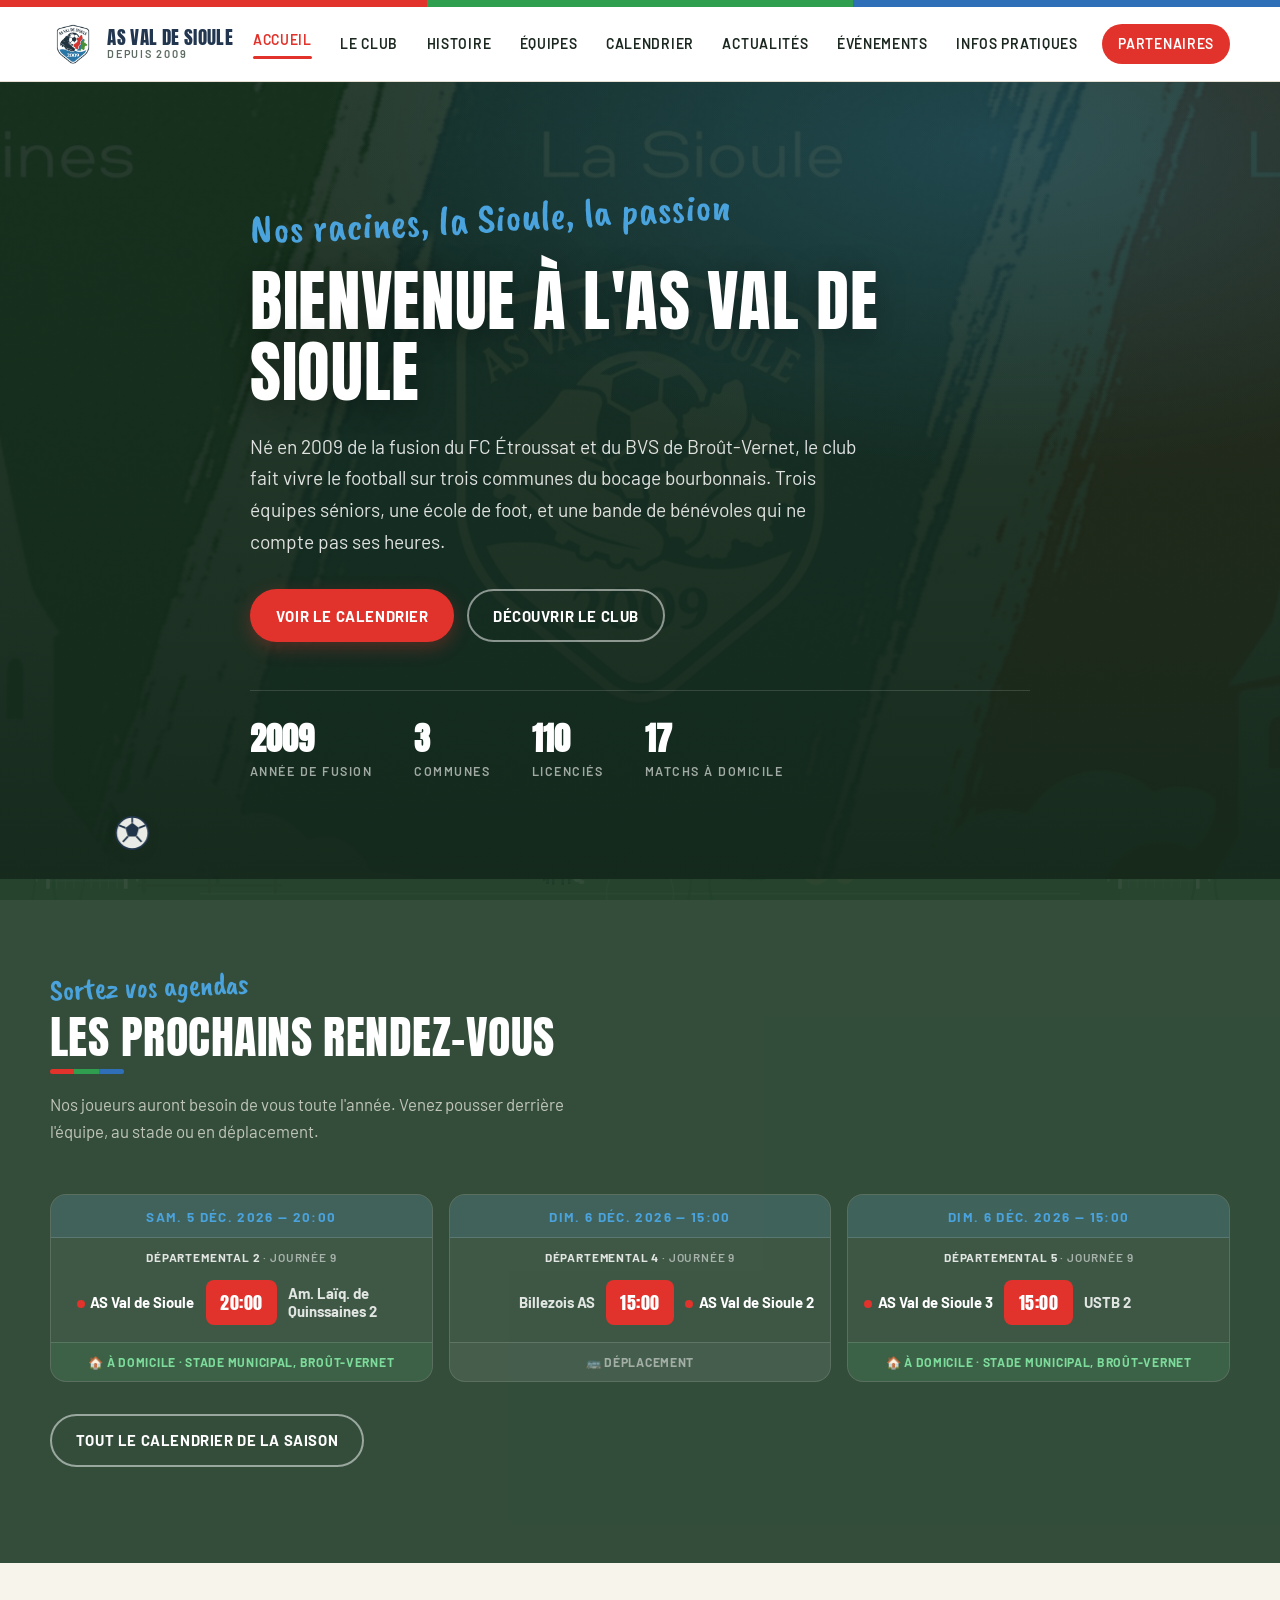
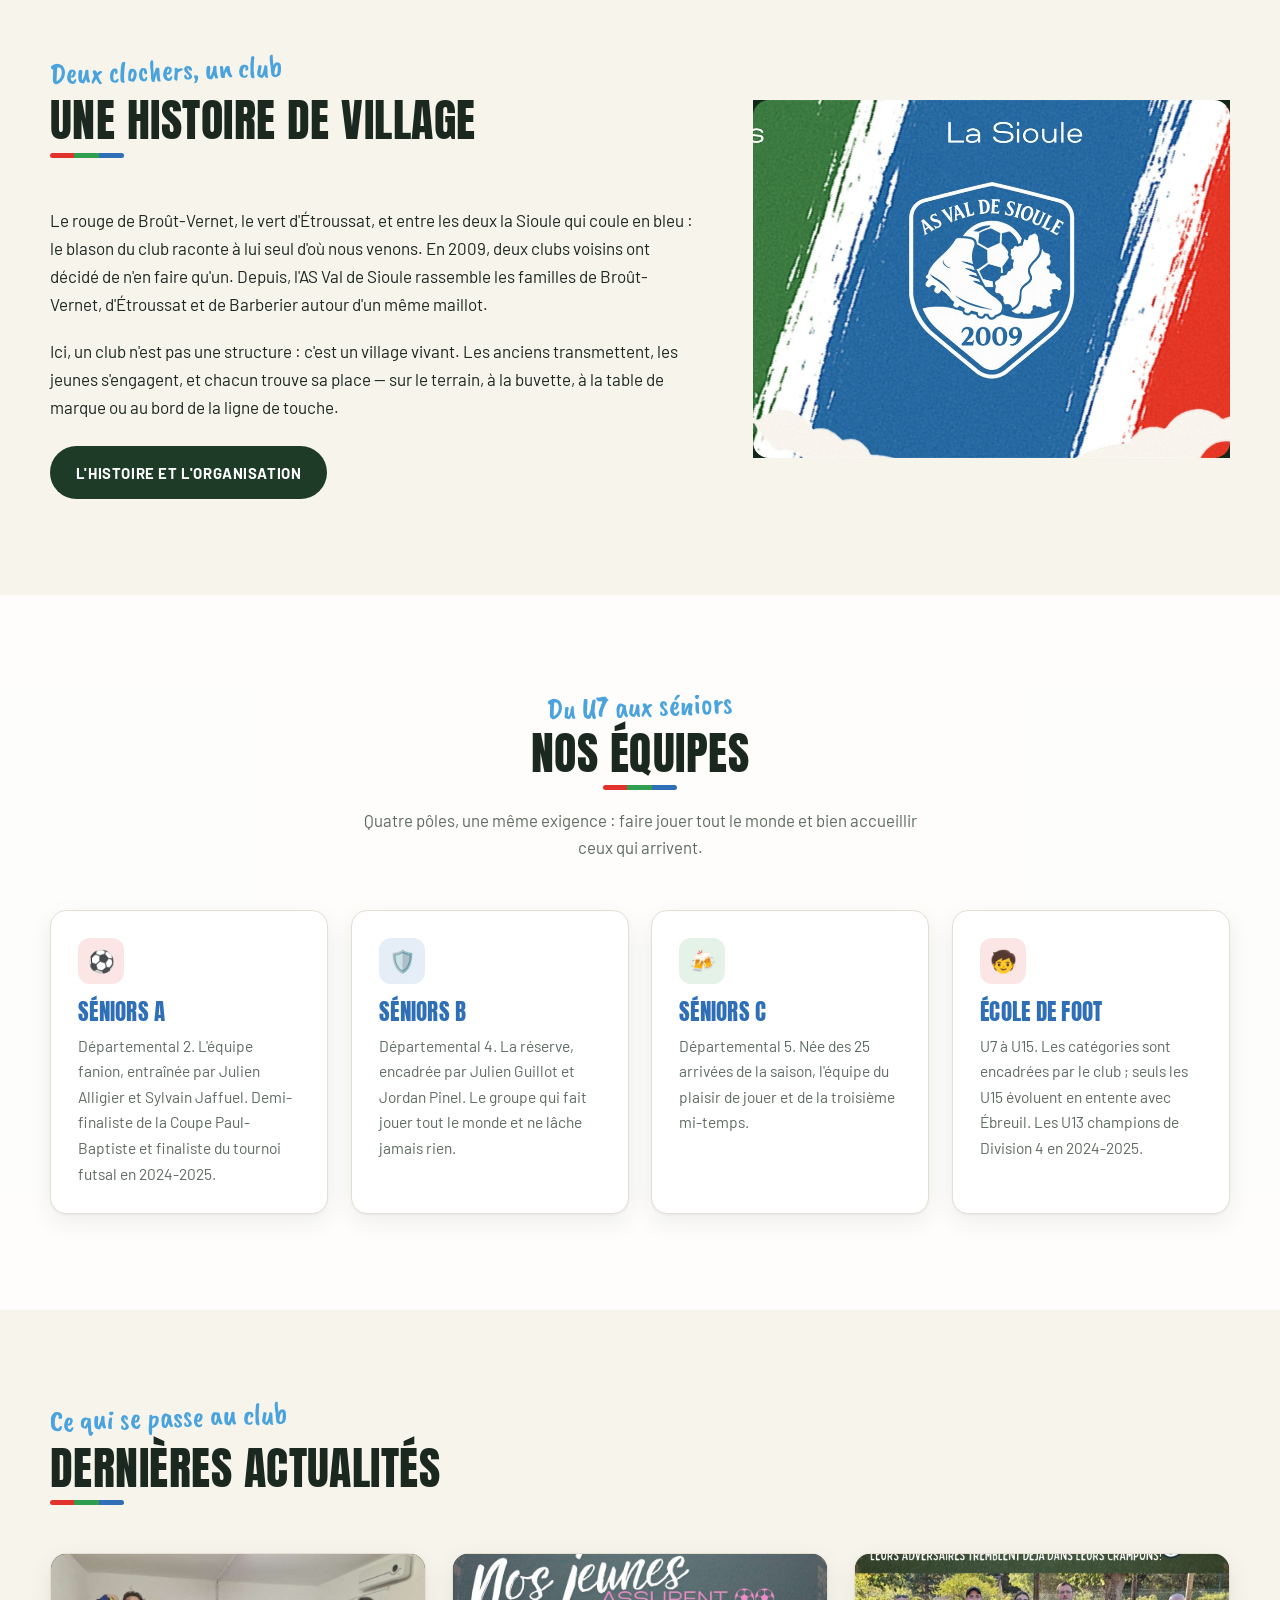
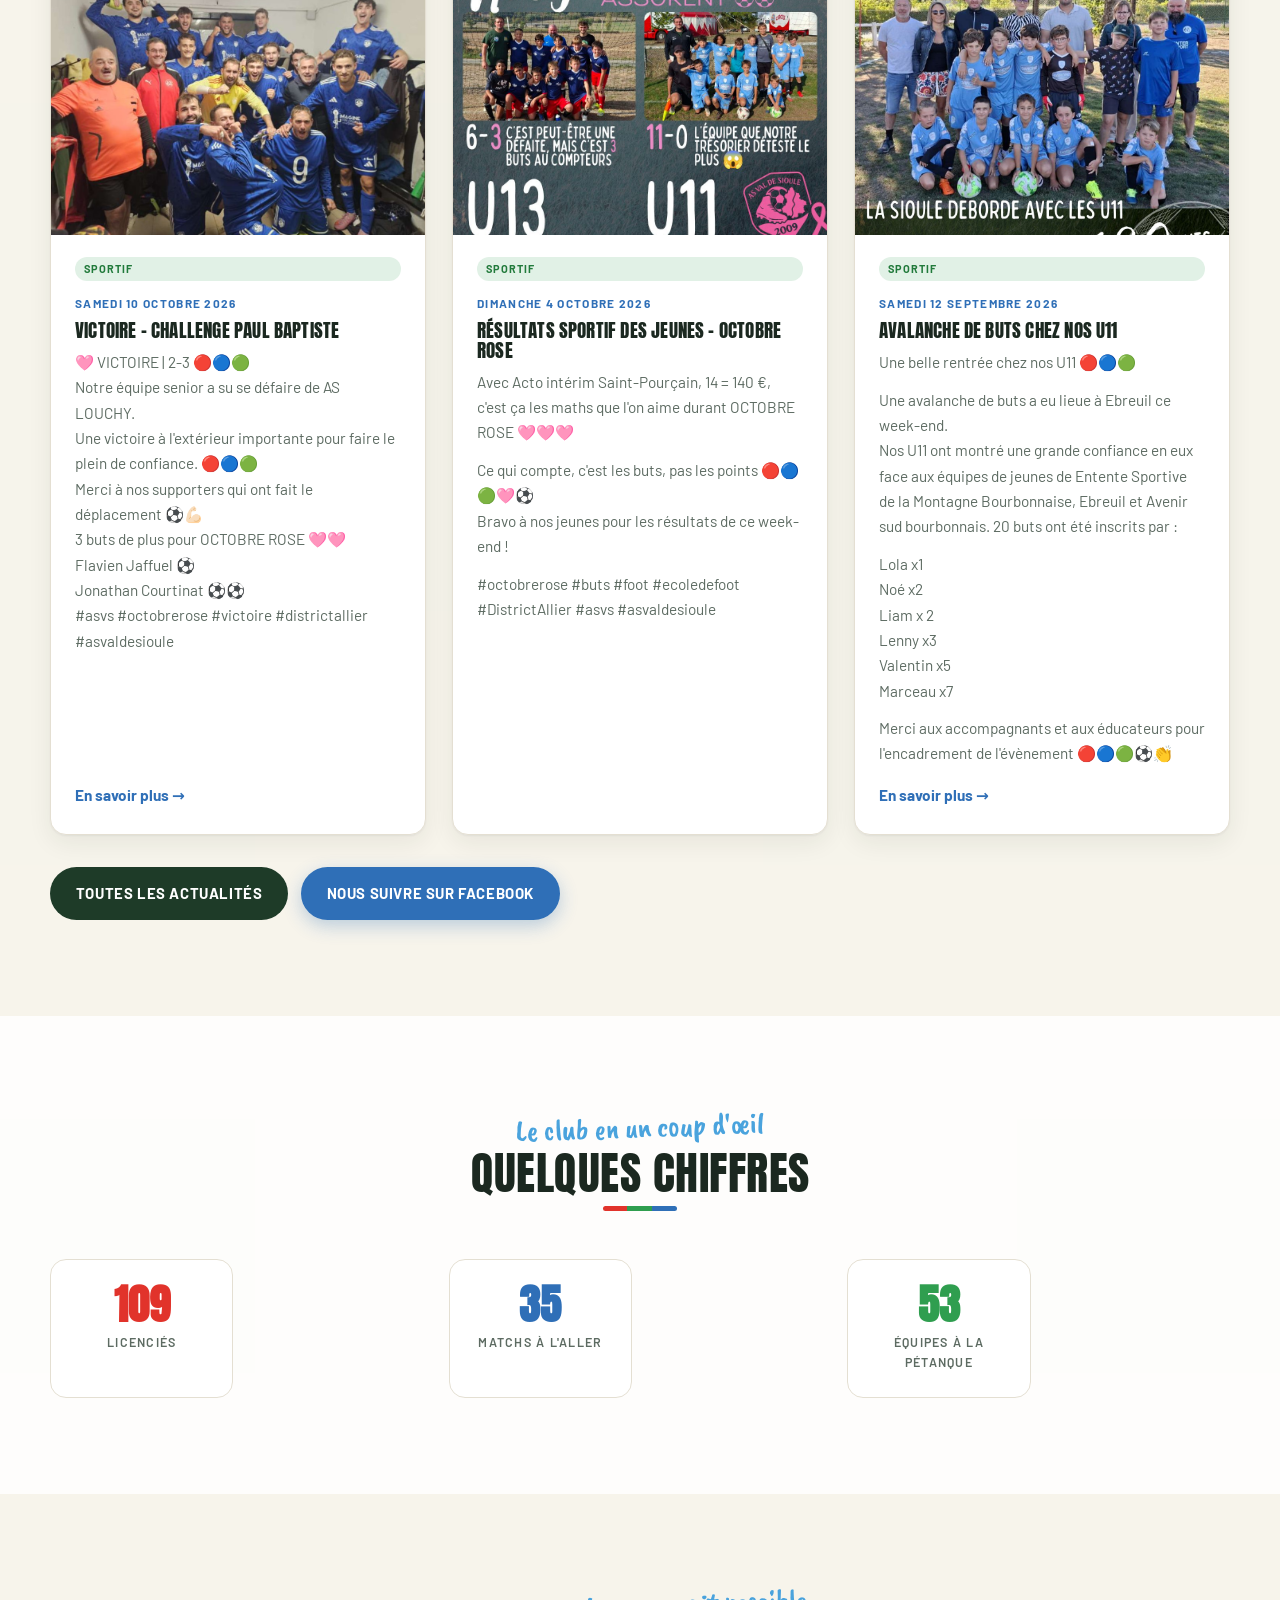
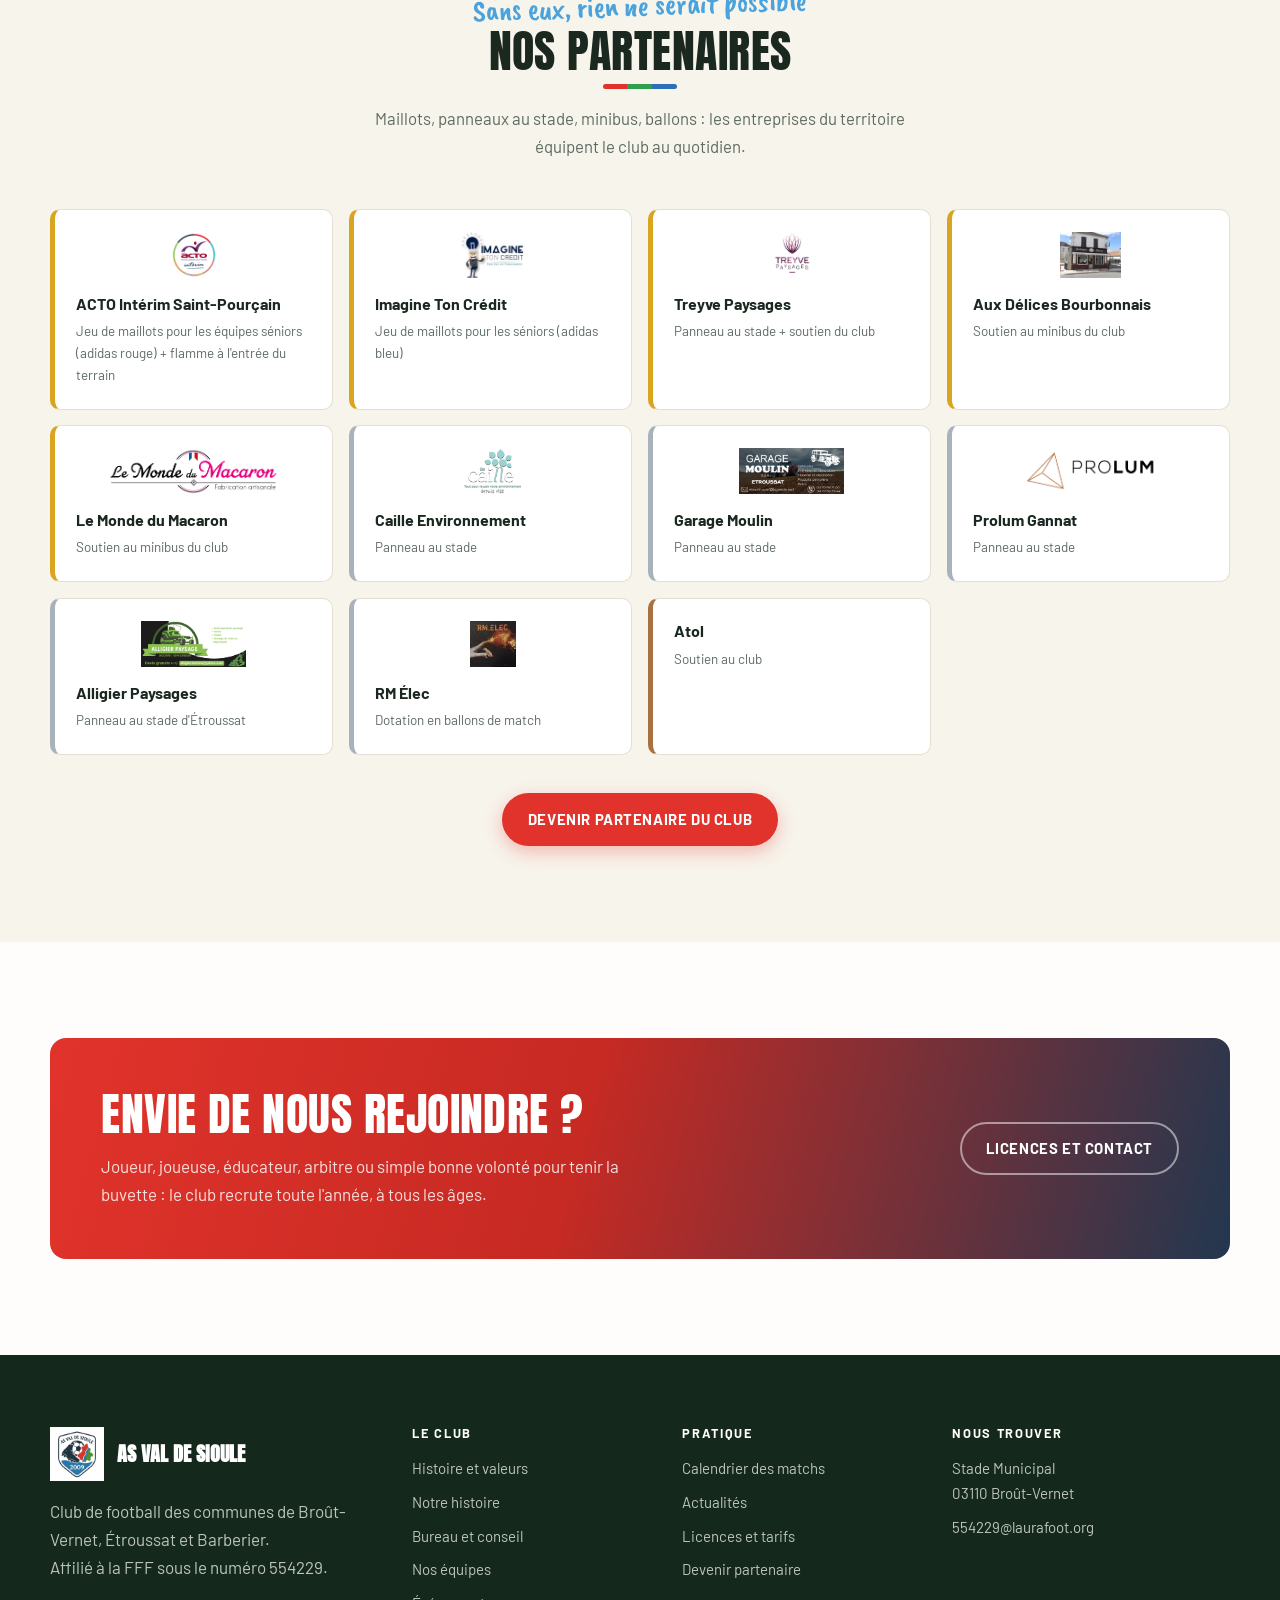
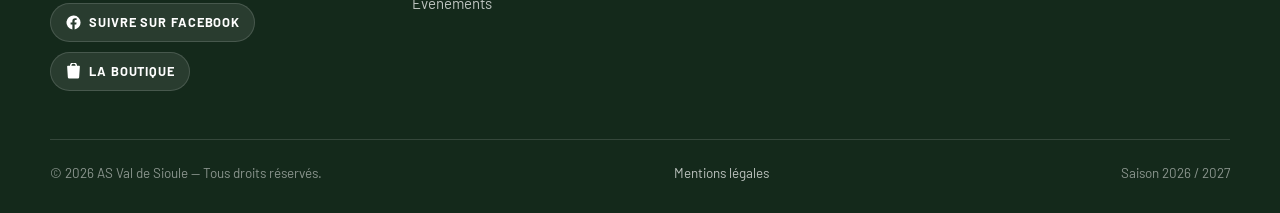
==== commit 71b19fba: "Add files via upload" ====
--- a/index.html
+++ b/index.html
@@ -20,7 +20,7 @@
 <link rel="preconnect" href="https://fonts.googleapis.com">
 <link rel="preconnect" href="https://fonts.gstatic.com" crossorigin>
 <link href="https://fonts.googleapis.com/css2?family=Anton&family=Barlow:wght@400;500;600;700&family=Caveat+Brush&display=swap" rel="stylesheet">
-<link rel="stylesheet" href="assets/css/style.css?v=20260907">
+<link rel="stylesheet" href="assets/css/style.css?v=20261012">
 </head>
 <body>
 
@@ -106,7 +106,7 @@
         </div>
       </div>
       <div class="reveal">
-        <img data-src-txt="histoire.image" src="assets/img/banniere.jpg" data-alt-txt="histoire.legendeImage" alt="Bannière de l'AS Val de Sioule : nos racines, la Sioule, la passion" loading="lazy">
+        <div data-carrousel-txt="histoire.photos" data-format="4-3"></div>
       </div>
     </div>
   </div>
@@ -225,7 +225,7 @@
     </div>
   </div>
 </footer>
-<script src="assets/js/main.js?v=20260907" defer></script>
+<script src="assets/js/main.js?v=20261012" defer></script>
 
 <!-- Identification du back-office : permet aux liens d'invitation
      et de récupération de mot de passe d'aboutir sur /admin/. -->
--- a/assets/css/style.css
+++ b/assets/css/style.css
@@ -818,6 +818,35 @@
   padding: .25em .6em; border-radius: 999px;
 }
 
+/* ---- Pages de PDF affichées dans un diaporama ----
+   Un document se lit en entier : on le contient au lieu de le rogner,
+   et on garde le fond blanc de la page. */
+.carrousel--doc { background: #e9e6dd; }
+.carrousel--doc .carrousel__vue canvas {
+  display: block; width: 100%; height: auto;
+  aspect-ratio: 1 / 1.414; object-fit: contain;
+  background: #fff;
+}
+.carrousel--doc .carrousel__legende { opacity: 1; transform: none; }
+
+/* L'emplacement en attente, le temps que le document se charge */
+.carrousel__vue--attente {
+  min-height: 220px; aspect-ratio: 1 / 1.414;
+  background:
+    repeating-linear-gradient(-45deg, rgba(255,255,255,.06) 0 12px, transparent 12px 24px),
+    var(--pelouse-2);
+}
+.carrousel__doc-secours { display: grid; place-items: center; height: 100%; padding: 1.4rem; }
+
+.carrousel__telecharger {
+  position: absolute; left: .7rem; top: .7rem; z-index: 2;
+  background: rgba(10, 22, 14, .72); color: #fff;
+  font-size: .72rem; font-weight: 700; letter-spacing: .04em;
+  padding: .4em .8em; border-radius: 999px; text-decoration: none;
+  transition: background .15s ease;
+}
+.carrousel__telecharger:hover { background: var(--rouge); color: #fff; }
+
 @media (prefers-reduced-motion: reduce) {
   .carrousel__piste { transition: none; }
   .carrousel__legende { opacity: 1; transform: none; }
